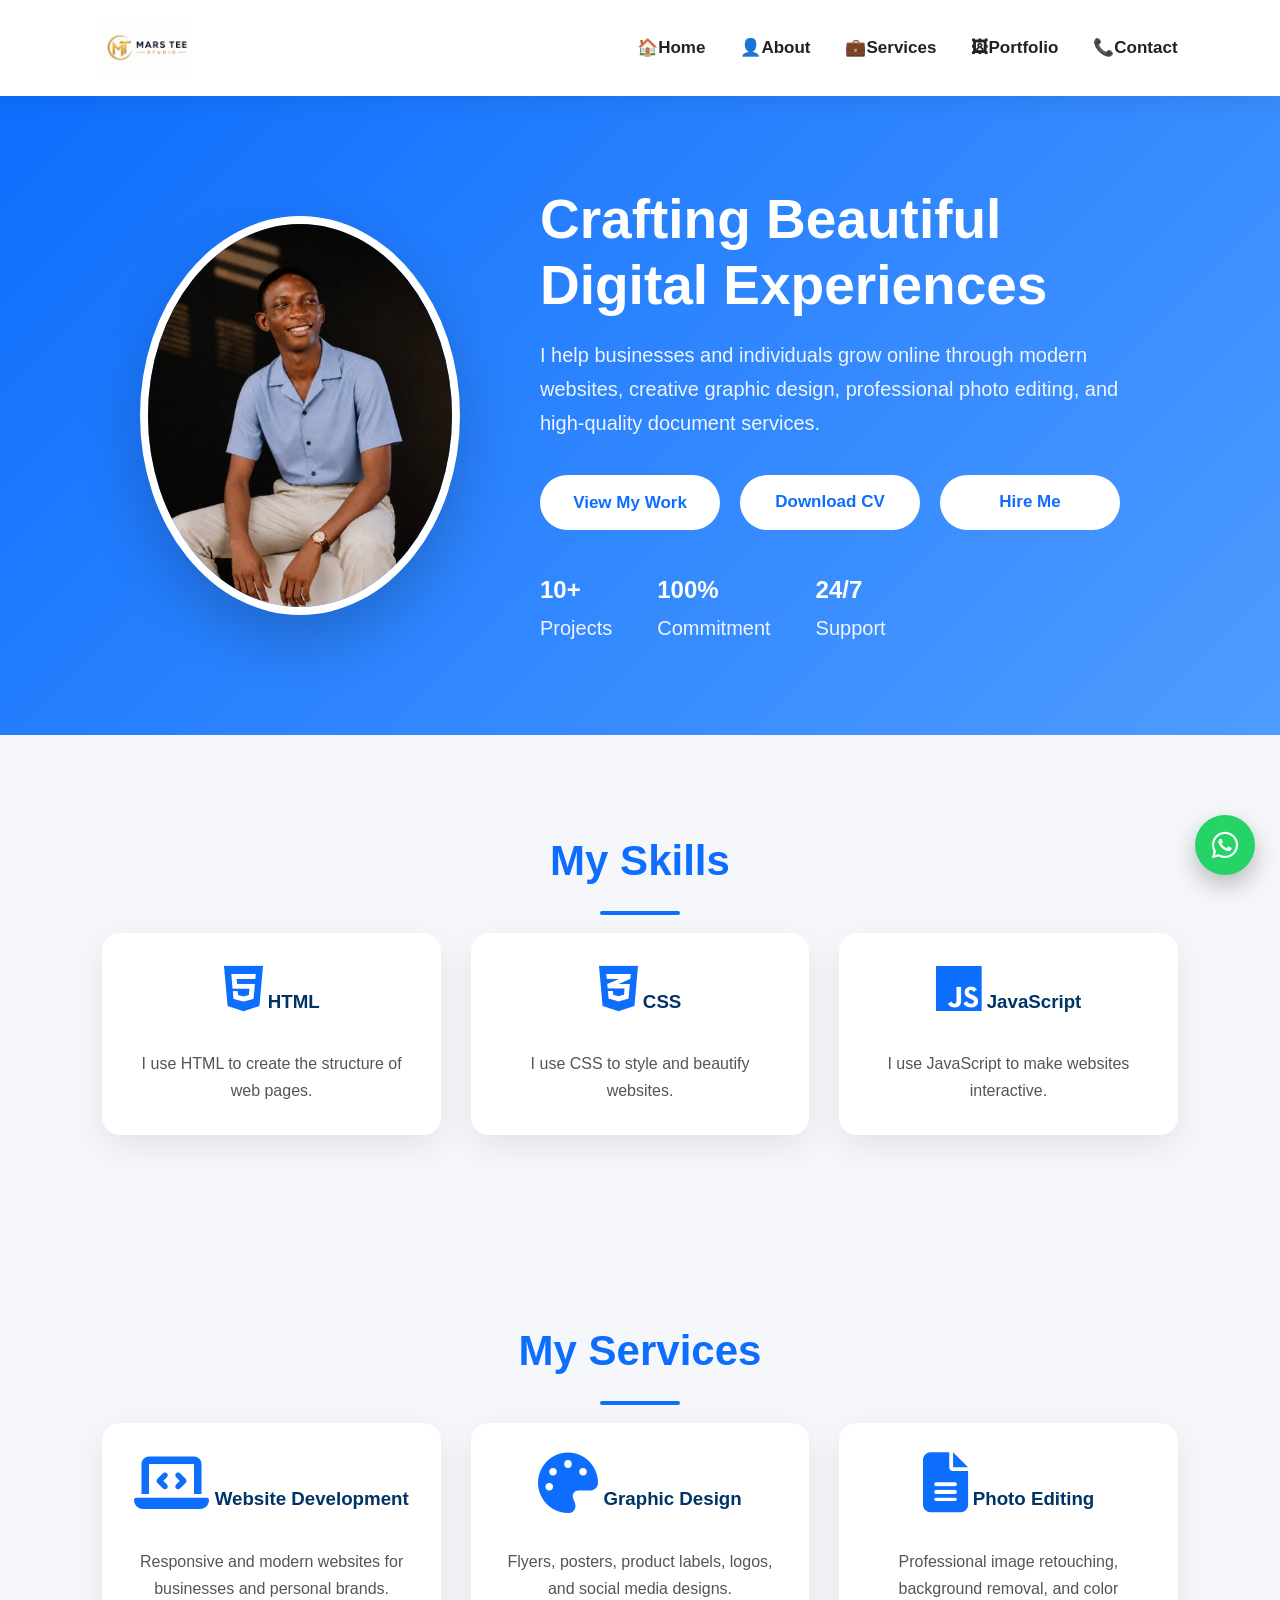
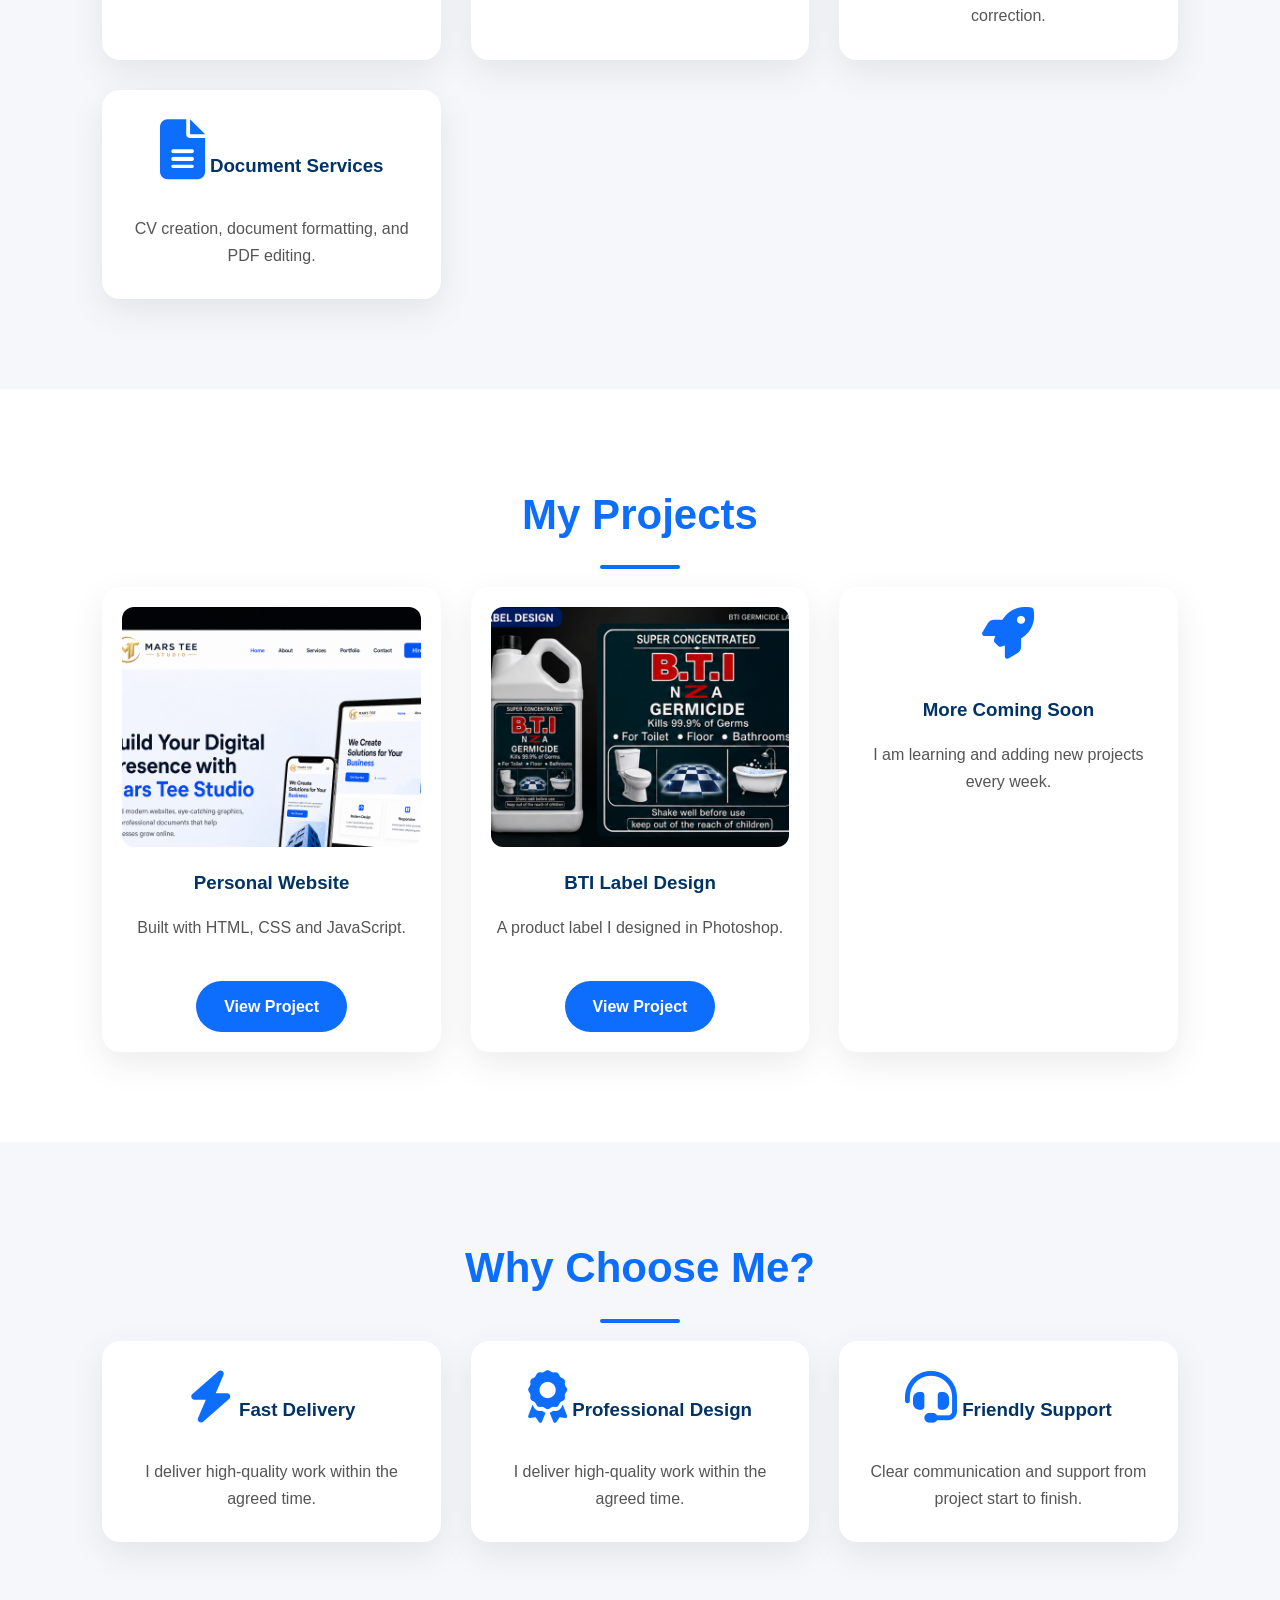
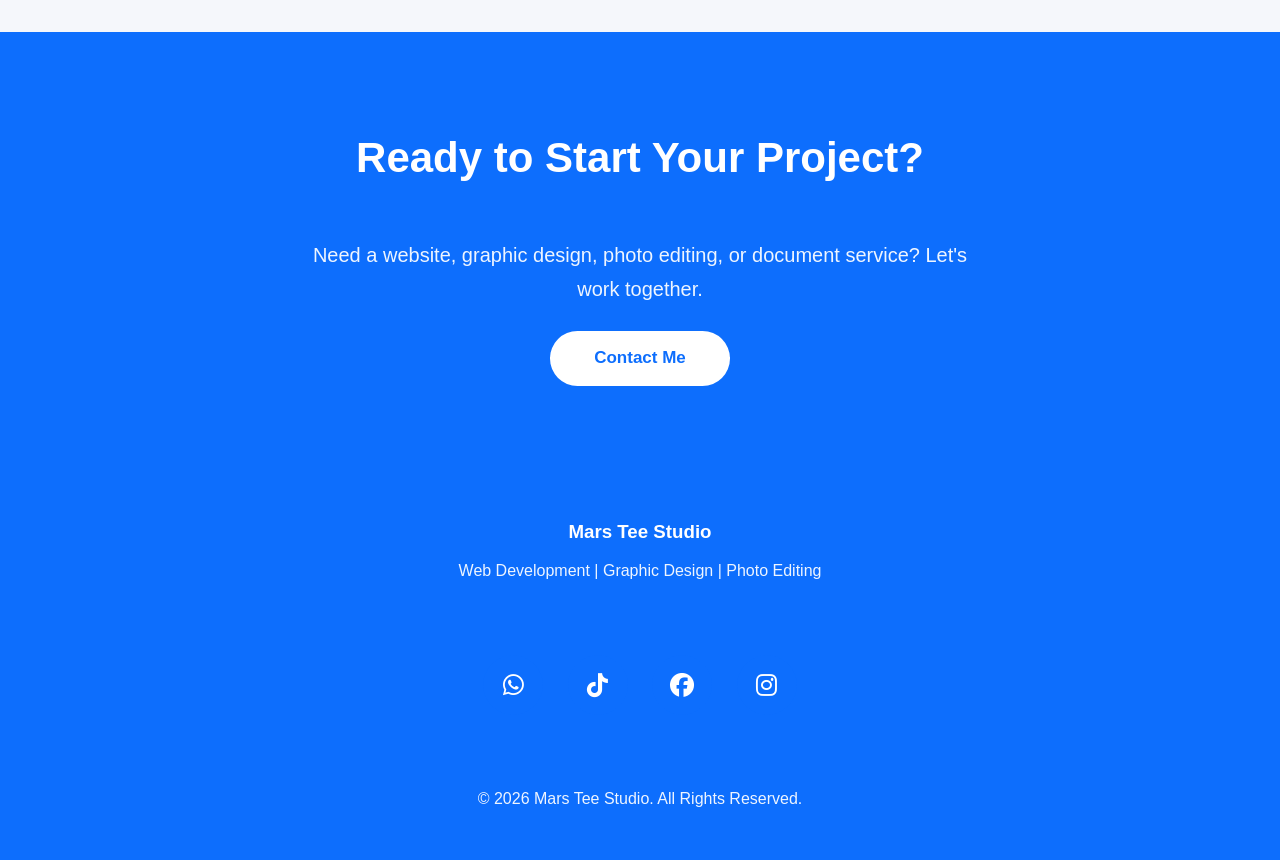
==== index.html @ b5ea050a "Add files via upload" ====
<!DOCTYPE html>
<html>
<head>
    <meta charset="UTF-8">
    <meta name="viewport" content="width=device-width, initial-scale=1.0">
    <meta name="description" content="Mars Tee Studio - Professional Web Development, Graphic Design, Photo Editing and Document Services in Nigeria.">

<meta name="keywords" content="Web Developer, Graphic Designer, Photoshop, Nigeria, Mars Tee Studio">

<meta name="author" content="Sunmola Oluwatolami Jacob">
    <title>Mars Tee Studio | Web Developer | Graphic Designer | Digital Creative</title>
    <link rel="stylesheet" href="style.css">
    <link rel="stylesheet" href="https://cdnjs.cloudflare.com/ajax/libs/font-awesome/6.7.2/css/all.min.css">
    <link rel="preconnect" href="https://fonts.googleapis.com">
    <link rel="preconnect" href="https://fonts.gstatic.com" crossorigin>

    <link href="https://fonts.googleapis.com/css2?family=Poppins:wght@300;400;500;600;700&display=swap" rel="stylesheet">
    <link rel="icon" href="images/favicon.png" type="image/png">
</head>

<body>

<nav>


    <div class="logo">
        <a href="index.html">
            <img src="images/mars-tee-logo.png" alt="Mars Tee Studio">
        </a>
    </div>

    <div class="menu">
        <a href="index.html">🏠Home</a>
        <a href="about.html">👤About</a>
        <a href="services.html">💼Services</a>
        <a href="portfolio.html">🖼Portfolio</a>
        <a href="contact.html">📞Contact</a>
    </div>

</nav>

<div class="container">

    <div class="left">
        <img src="images/mars.2.jpg" alt="Mars Tee">
    </div>

    <div class="right">
        <h1>Crafting Beautiful Digital Experiences</h1>

<p>
I help businesses and individuals grow online through modern websites, creative graphic design, professional photo editing, and high-quality document services.
</p>

<div class="hero-buttons">

<button onclick="location.href='portfolio.html'">
    View My Work
</button>

<a href="Document/cv.pdf" download class="btn">
Download CV
</a>

<a href="contact.html" class="btn">
Hire Me
</a>

</div>

<div class="stats">

<div>
<h2>10+</h2>
<p>Projects</p>
</div>

<div>
<h2>100%</h2>
<p>Commitment</p>
</div>

<div>
<h2>24/7</h2>
<p>Support</p>
</div>

</div>

</div> <!-- closes .right -->

</div> <!-- closes .container -->

<!-- Skills Section -->
<section class="skills">
            <h2>My Skills</h2>

            <div class="cards">

                <div class="card">
                    <h3><i class="fa-brands fa-html5"></i> HTML</h3>
                    <p>I use HTML to create the structure of web pages.</p>
                </div>

                <div class="card">
                    <h3><i class="fa-brands fa-css3-alt"></i> CSS</h3>
                    <p>I use CSS to style and beautify websites.</p>
                </div>

                <div class="card">
                    <h3><i class="fa-brands fa-js"></i> JavaScript</h3>
                    <p>I use JavaScript to make websites interactive.</p>
                </div>

            </div>
        </section>
        <section class="services">

<h2>My Services</h2>

<div class="cards">

<div class="card">
<h3><i class="fa-solid fa-laptop-code"></i> Website Development</h3>
<p>Responsive and modern websites for businesses and personal brands.</p>
</div>

<div class="card">
<h3><i class="fa-solid fa-palette"></i> Graphic Design</h3>
<p>Flyers, posters, product labels, logos, and social media designs.</p>
</div>

<div class="card">
<h3><i class="fa-solid fa-file-lines"></i> Photo Editing</h3>
<p>Professional image retouching, background removal, and color correction.</p>
</div>

<div class="card">
<h3><i class="fa-solid fa-file-lines"></i> Document Services</h3>
<p>CV creation, document formatting, and PDF editing.</p>
</div>

</div>

</section>

        <!-- Projects Section -->
        <section id="projects" class="projects">

    <h2>My Projects</h2>

    <div class="cards">

        <div class="card">

     <img src="images/website.png" alt="Website">

<h3>Personal Website</h3>

<p>Built with HTML, CSS and JavaScript.</p>
<a href="#" class="project-btn">View Project</a>

</div>

        <div class="card">
            <img src="images/bti-label.jpg" alt="BTI Label">
             <h3>BTI Label Design</h3>
            <p>A product label I designed in Photoshop.</p>
            <a href="#" class="project-btn">View Project</a>
        </div>

        <div class="card">
            <i class="fa-solid fa-rocket fa-2x"></i>
            <h3>More Coming Soon</h3>
            <p>I am learning and adding new projects every week.</p>
        </div>
        

    </div>
    



        </section>
        <section class="why-me">

<h2>Why Choose Me?</h2>

<div class="cards">

<div class="card">
<h3><i class="fa-solid fa-bolt"></i> Fast Delivery</h3>
<p>I deliver high-quality work within the agreed time.</p>
</div>

<div class="card">
<h3><i class="fa-solid fa-award"></i> Professional Design</h3>
<p>I deliver high-quality work within the agreed time.</p>
</div>

<div class="card">
<h3><i class="fa-solid fa-headset"></i> Friendly Support</h3>
<p>Clear communication and support from project start to finish.</p>
</div>

</div>

</section>
        
<section class="cta">

<h2>Ready to Start Your Project?</h2>

<p>
Need a website, graphic design, photo editing, or document service?
Let's work together.
</p>

<a href="contact.html" class="btn">
Contact Me
</a>

</section>



<footer>

<h3>Mars Tee Studio</h3>

<p>Web Development | Graphic Design | Photo Editing</p>

<div class="social-icons">

<a href="#"><i class="fab fa-whatsapp"></i></a>

<a href="#"><i class="fab fa-tiktok"></i></a>

<a href="#"><i class="fab fa-facebook"></i></a>

<a href="#"><i class="fab fa-instagram"></i></a>

</div>

<p>© 2026 Mars Tee Studio. All Rights Reserved.</p>

</footer>
<a href="https://wa.me/2349124147362?text=Hello%20Mars%20Tee%20Studio,%20I%20would%20like%20to%20make%20an%20enquiry."
class="whatsapp"
target="_blank">

<i class="fa-brands fa-whatsapp"></i>

</a>

<script src="script.js"></script>

</body>
</html>
---- style.css ----
/* ===========================
   MARS TEE STUDIO
   STYLE.CSS
===========================*/

/* RESET */

*{
    margin:0;
    padding:0;
    box-sizing:border-box;
}

html{
    scroll-behavior:smooth;
}

body{
    font-family:Arial, Helvetica, sans-serif;
    background:#f5f7fb;
    color:#222;
    line-height:1.7;
}

/* LINKS */

a{
    text-decoration:none;
}

/* IMAGES */

img{
    max-width:100%;
    display:block;
}

/* ===========================
      NAVIGATION
===========================*/

nav{
    position:sticky;
    top:0;
    z-index:1000;

    display:flex;
    justify-content:space-between;
    align-items:center;

    padding:18px 8%;

    background:#fff;

    box-shadow:0 5px 20px rgba(0,0,0,.08);
}

.logo img{
    height:60px;
}

.menu{
    display:flex;
    gap:35px;
}

.menu a{

    color:#222;

    font-size:17px;

    font-weight:600;

    transition:.3s;
}

.menu a:hover{

    color:#0d6efd;

}

/* ===========================
      BUTTONS
===========================*/

.btn,
button{

    display:inline-flex;

    justify-content:center;

    align-items:center;

    min-width:180px;

    height:55px;

    border-radius:35px;

    border:none;

    cursor:pointer;

    background:white;

    color:#0d6efd;

    font-size:17px;

    font-weight:bold;

    transition:.35s;

}

.btn:hover,
button:hover{

    transform:translateY(-4px);

    box-shadow:0 15px 25px rgba(0,0,0,.15);

}

/* ===========================
      HERO
===========================*/

.container{

    display:flex;

    justify-content:center;

    align-items:center;

    gap:80px;

    padding:90px 8%;

    background:linear-gradient(135deg,#0d6efd,#4f9cff);

    color:white;

}

.left img{

    width:320px;

    border-radius:50%;

    border:8px solid white;

    box-shadow:0 25px 60px rgba(0,0,0,.2);

    transition:.4s;

}

.left img:hover{

    transform:scale(1.04);

}

.right{

    max-width:600px;

}

.right h1{

    font-size:55px;

    line-height:1.2;

    margin-bottom:20px;

}

.right p{

    font-size:20px;

    color:#eef5ff;

}

.hero-buttons{

    display:flex;

    gap:20px;

    margin-top:35px;

    flex-wrap:wrap;

}

/* ===========================
      SECTIONS
===========================*/

section{

    padding:90px 8%;

}

section h2{

    text-align:center;

    font-size:42px;

    color:#0d6efd;

    margin-bottom:18px;

}

section h2::after{

    content:"";

    width:80px;

    height:4px;

    background:#0d6efd;

    display:block;

    margin:15px auto;

    border-radius:30px;

}

/* ===========================
      CARDS
===========================*/

.cards{

    display:grid;

    grid-template-columns:repeat(auto-fit,minmax(280px,1fr));

    gap:30px;

}

.card{

    background:white;

    border-radius:18px;

    padding:30px;

    text-align:center;

    box-shadow:0 12px 35px rgba(0,0,0,.08);

    transition:.35s;

    overflow:hidden;

}

.card:hover{

    transform:translateY(-10px);

    box-shadow:0 20px 40px rgba(0,0,0,.15);

}

.card i{

    font-size:52px;

    color:#0d6efd;

    margin-bottom:20px;

}

.card h3{

    margin-bottom:15px;

    color:#003366;

}

.card p{

    color:#555;

}

.card img{

    width:100%;

    height:220px;

    object-fit:cover;

    border-radius:12px;

    margin-bottom:20px;

}

/* ===========================
      CTA
===========================*/

.cta{

    background:#0d6efd;

    text-align:center;

    color:white;

}

.cta h2{

    color:white;

}

.cta p{

    max-width:700px;

    margin:25px auto;

    color:#eef5ff;

    font-size:20px;

}

.cta .btn{

    background:white;

    color:#0d6efd;

}

/* ===========================
      ABOUT PAGE
===========================*/

.about-hero{
    background:linear-gradient(135deg,#0d6efd,#4f9cff);
    color:white;
    text-align:center;
    padding:100px 8%;
}

.about-hero h1{
    font-size:56px;
    margin-bottom:20px;
}

.about-hero p{
    max-width:750px;
    margin:auto;
    font-size:20px;
    color:#eef5ff;
}

.about-content{
    display:flex;
    align-items:center;
    justify-content:center;
    gap:80px;
    flex-wrap:wrap;
    padding:90px 8%;
}

.about-image img{
    width:340px;
    border-radius:20px;
    box-shadow:0 20px 45px rgba(0,0,0,.18);
}

.about-text{
    flex:1;
    min-width:320px;
}

.about-text h2{
    text-align:left;
    margin-bottom:25px;
}

.about-text h2::after{
    margin:15px 0;
}

.about-text p{
    color:#555;
    font-size:18px;
    margin-bottom:18px;
}

.stats{
    display:flex;
    gap:45px;
    margin-top:40px;
    flex-wrap:wrap;
}

.stat{
    text-align:center;
}

.stat h3{
    font-size:36px;
    color:#0d6efd;
}

.stat p{
    color:#666;
}

/* ===========================
      SERVICES
===========================*/

.services{
    background:#f5f7fb;
}

.services .card{
    text-align:center;
}

.services .card i{
    font-size:60px;
}

.services .card:hover{
    transform:translateY(-12px);
}

/* ===========================
      PORTFOLIO
===========================*/

.projects{
    background:white;
}

.projects .card{
    padding:20px;
}

.projects .card img{
    height:240px;
    object-fit:cover;
    border-radius:12px;
    transition:.4s;
}

.projects .card:hover img{
    transform:scale(1.05);
}

.project-btn{

    display:inline-block;

    margin-top:20px;

    background:#0d6efd;

    color:white;

    padding:12px 28px;

    border-radius:30px;

    font-weight:bold;

    transition:.3s;

}

.project-btn:hover{

    background:#084298;

    transform:translateY(-3px);

}

.projects .card h3{

    margin-top:15px;

}

.projects .card p{

    margin-top:12px;

    margin-bottom:20px;

}

/* ===========================
      WHY CHOOSE ME
===========================*/

.why-me{

    background:#f5f7fb;

}

.why-me .card{

    text-align:center;

}

.why-me .card:hover{

    transform:translateY(-12px);

}

/* ===========================
      CONTACT PAGE
===========================*/

.contact-hero{
    background:linear-gradient(135deg,#0d6efd,#4f9cff);
    color:white;
    text-align:center;
    padding:100px 8%;
}

.contact-hero h1{
    font-size:56px;
    margin-bottom:20px;
}

.contact-hero p{
    max-width:700px;
    margin:auto;
    color:#eef5ff;
    font-size:20px;
}

.contact-grid{
    display:grid;
    grid-template-columns:repeat(auto-fit,minmax(280px,1fr));
    gap:30px;
    padding:90px 8%;
}

.contact-card{
    background:white;
    padding:35px;
    border-radius:20px;
    text-align:center;
    box-shadow:0 12px 35px rgba(0,0,0,.08);
    transition:.35s;
}

.contact-card:hover{
    transform:translateY(-10px);
    box-shadow:0 20px 40px rgba(0,0,0,.15);
}

.contact-card i{
    font-size:55px;
    color:#0d6efd;
    margin-bottom:20px;
}

.contact-card h3{
    margin-bottom:12px;
    color:#003366;
}

.contact-card p{
    color:#666;
    margin-bottom:25px;
}

.contact-form{
    max-width:800px;
    margin:70px auto;
    background:white;
    padding:40px;
    border-radius:20px;
    box-shadow:0 12px 35px rgba(0,0,0,.08);
}

.contact-form h2{
    margin-bottom:30px;
}

.contact-form input,
.contact-form textarea{
    width:100%;
    padding:16px;
    margin-bottom:20px;
    border:1px solid #ddd;
    border-radius:10px;
    outline:none;
    font-size:16px;
}

.contact-form input:focus,
.contact-form textarea:focus{
    border-color:#0d6efd;
}

.contact-form button{
    width:100%;
    background:#0d6efd;
    color:white;
}

.contact-form button:hover{
    background:#084298;
}

/* ===========================
      SOCIAL ICONS
===========================*/

.social-icons{
    text-align:center;
    margin:60px 0;
}

.social-icons a{
    display:inline-flex;
    justify-content:center;
    align-items:center;
    width:60px;
    height:60px;
    margin:10px;
    background:#0d6efd;
    color:white;
    border-radius:50%;
    font-size:24px;
    transition:.3s;
}

.social-icons a:hover{
    background:#084298;
    transform:translateY(-6px);
}

/* ===========================
      FOOTER
===========================*/

footer{
    background:#0d6efd;
    color:white;
    text-align:center;
    padding:40px 20px;
}

footer h3{
    margin-bottom:10px;
}

footer p{
    margin:8px 0;
    color:#eef5ff;
}

/* ===========================
      WHATSAPP BUTTON
===========================*/

.whatsapp{
    position:fixed;
    right:25px;
    bottom:25px;
    width:60px;
    height:60px;
    display:flex;
    justify-content:center;
    align-items:center;
    background:#25D366;
    color:white;
    border-radius:50%;
    font-size:30px;
    box-shadow:0 10px 25px rgba(0,0,0,.25);
    transition:.3s;
}

.whatsapp:hover{
    transform:scale(1.1);
}

/* ===========================
      ANIMATIONS
===========================*/

@keyframes fadeIn{
    from{
        opacity:0;
        transform:translateY(40px);
    }
    to{
        opacity:1;
        transform:translateY(0);
    }
}

@keyframes slideLeft{
    from{
        opacity:0;
        transform:translateX(-50px);
    }
    to{
        opacity:1;
        transform:translateX(0);
    }
}

.left{
    animation:slideLeft 1s ease;
}

.right{
    animation:fadeIn 1s ease;
}

/* ===========================
      RESPONSIVE
===========================*/

@media (max-width:768px){

nav{
    flex-direction:column;
    gap:20px;
    padding:20px;
}

.menu{
    flex-wrap:wrap;
    justify-content:center;
    gap:18px;
}

.container{
    flex-direction:column;
    text-align:center;
    padding:70px 25px;
}

.left img{
    width:240px;
}

.right h1{
    font-size:38px;
}

.right p{
    font-size:18px;
}

.hero-buttons{
    justify-content:center;
}

section{
    padding:70px 25px;
}

.about-content{
    flex-direction:column;
    text-align:center;
}

.about-text h2{
    text-align:center;
}

.about-text h2::after{
    margin:15px auto;
}

.stats{
    justify-content:center;
}

.cards,
.contact-grid{
    grid-template-columns:1fr;
}

.contact-form{
    padding:25px;
}

.logo img{
    height:50px;
}

}

/* ===========================
      404 PAGE
===========================*/

.error-page{
    min-height:75vh;
    display:flex;
    flex-direction:column;
    justify-content:center;
    align-items:center;
    text-align:center;
    padding:60px 20px;
    background:linear-gradient(135deg,#0d6efd,#4f9cff);
    color:white;
}

.error-page h1{
    font-size:150px;
    margin:0;
    font-weight:800;
    line-height:1;
}

.error-page h2{
    color:white;
    font-size:42px;
    margin:20px 0;
}

.error-page h2::after{
    display:none;
}

.error-page p{
    max-width:600px;
    font-size:20px;
    color:#eef5ff;
    margin-bottom:35px;
}

.error-page .btn{
    background:white;
    color:#0d6efd;
}

.error-page .btn:hover{
    transform:translateY(-4px);
    box-shadow:0 15px 30px rgba(0,0,0,.2);
}

/* ===========================
      REQUEST A QUOTE PAGE
=========================== */

.quote-hero{
    background:linear-gradient(135deg,#0d6efd,#4f9cff);
    color:white;
    text-align:center;
    padding:100px 20px;
}

.quote-hero h1{
    font-size:55px;
    margin-bottom:15px;
}

.quote-hero p{
    max-width:650px;
    margin:auto;
    font-size:19px;
    color:#eef5ff;
}

.quote-section{
    background:#f5f7fb;
    padding:90px 8%;
}

.quote-container{
    max-width:1150px;
    margin:auto;

    display:grid;
    grid-template-columns:0.8fr 1.2fr;

    gap:70px;
    align-items:start;
}


/* LEFT SIDE */

.quote-intro{
    padding-top:20px;
}

.small-title{
    color:#0d6efd;
    font-weight:bold;
    font-size:14px;
    letter-spacing:2px;
}

.quote-intro h2{
    text-align:left;
    font-size:40px;
    color:#222;
    line-height:1.25;
    margin:15px 0 20px;
}

.quote-intro h2::after{
    display:none;
}

.quote-intro > p{
    color:#666;
    margin-bottom:35px;
}

.quote-feature{
    display:flex;
    align-items:center;
    gap:15px;
    margin:20px 0;
    color:#444;
}

.quote-feature i{
    width:35px;
    height:35px;

    display:flex;
    justify-content:center;
    align-items:center;

    background:#e7f1ff;
    color:#0d6efd;

    border-radius:50%;
}


/* FORM */

.quote-form{
    background:white;
    padding:40px;
    border-radius:20px;

    box-shadow:0 15px 45px rgba(0,0,0,.08);
}

.form-row{
    display:grid;
    grid-template-columns:1fr 1fr;
    gap:20px;
}

.form-group{
    margin-bottom:22px;
}

.form-group label{
    display:block;
    margin-bottom:8px;
    font-weight:600;
    color:#333;
}

.form-group input,
.form-group select,
.form-group textarea{
    width:100%;

    padding:15px;

    border:1px solid #ddd;
    border-radius:10px;

    font-family:inherit;
    font-size:16px;

    outline:none;

    background:white;

    transition:.3s;
}

.form-group textarea{
    resize:vertical;
}

.form-group input:focus,
.form-group select:focus,
.form-group textarea:focus{
    border-color:#0d6efd;
    box-shadow:0 0 0 3px rgba(13,110,253,.1);
}


/* SEND BUTTON */

.quote-submit{
    width:100%;
    min-width:0;

    background:#0d6efd;
    color:white;

    gap:10px;
}

.quote-submit:hover{
    background:#084298;
}


/* MOBILE */

@media(max-width:768px){

    .quote-hero{
        padding:70px 20px;
    }

    .quote-hero h1{
        font-size:40px;
    }

    .quote-container{
        grid-template-columns:1fr;
        gap:40px;
    }

    .quote-intro{
        text-align:center;
    }

    .quote-intro h2{
        text-align:center;
        font-size:32px;
    }

    .quote-feature{
        justify-content:center;
    }

    .quote-form{
        padding:25px;
    }

    .form-row{
        grid-template-columns:1fr;
        gap:0;
    }

}
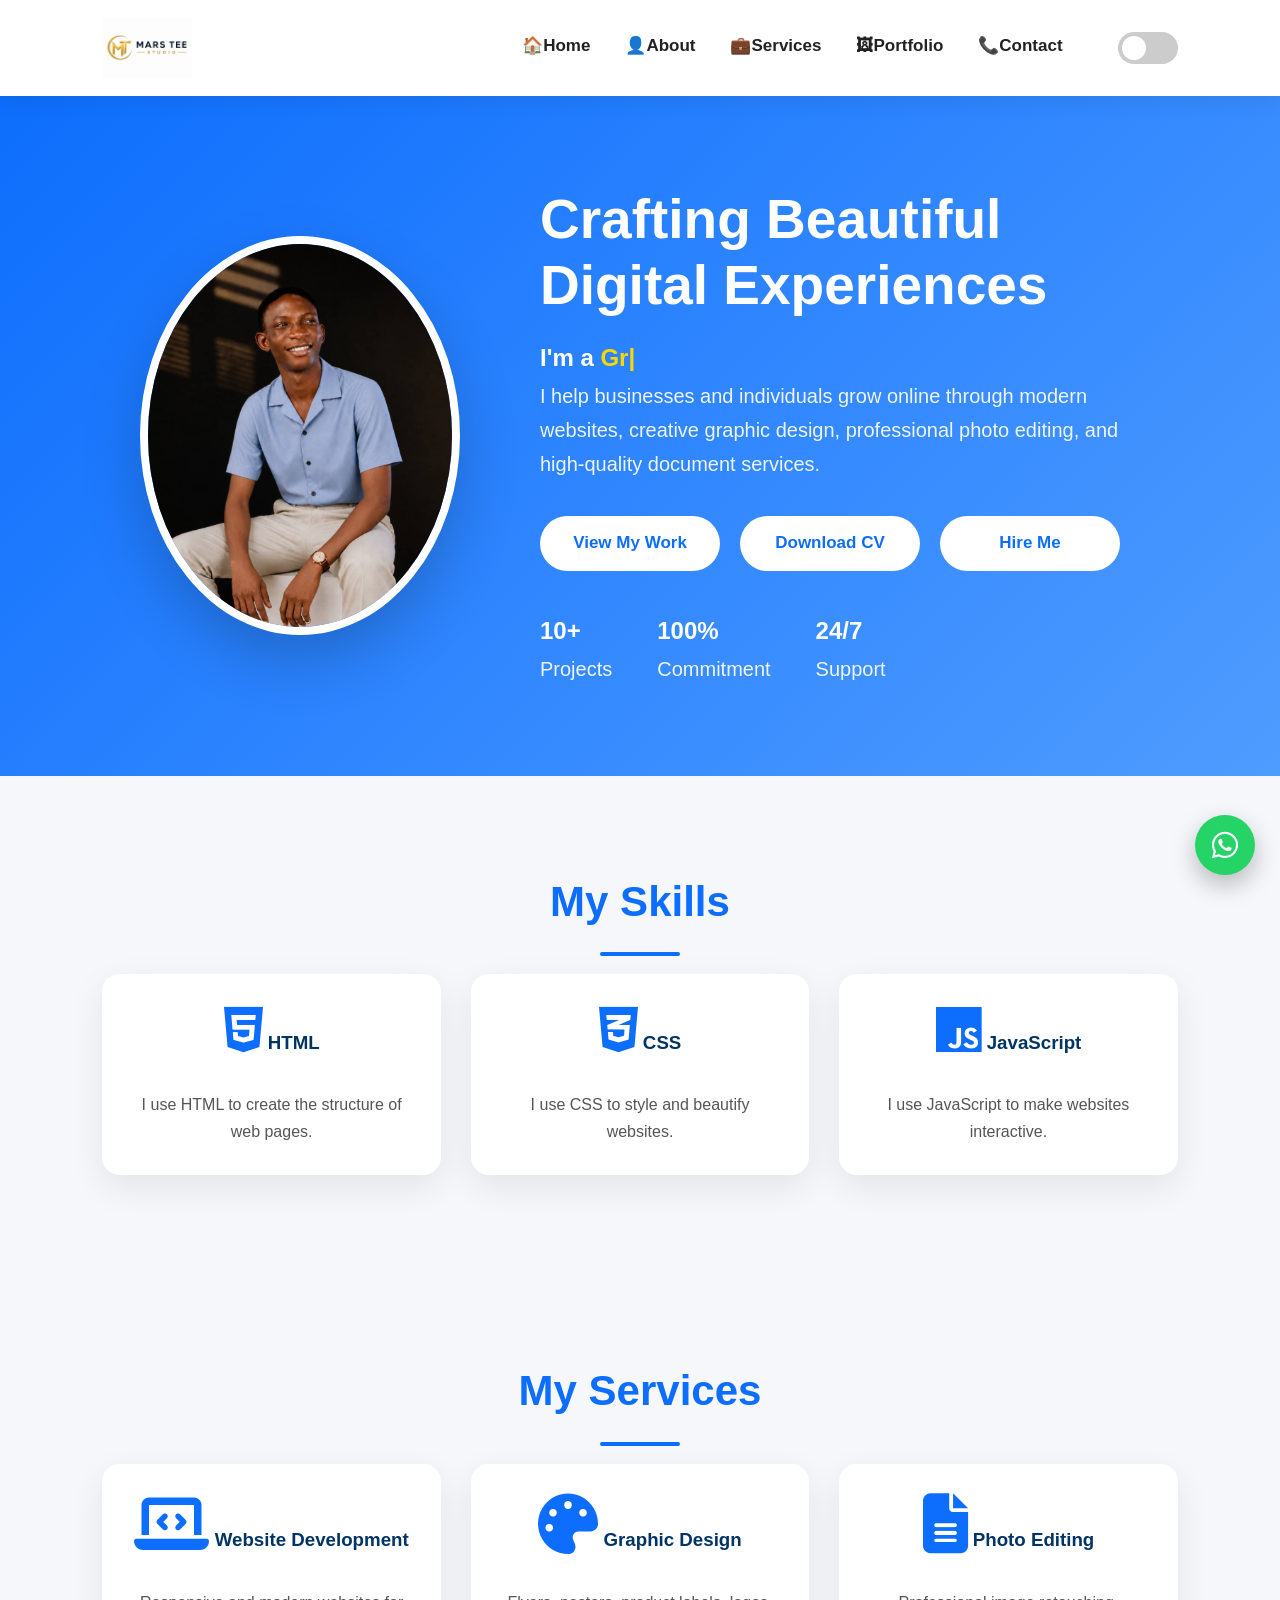
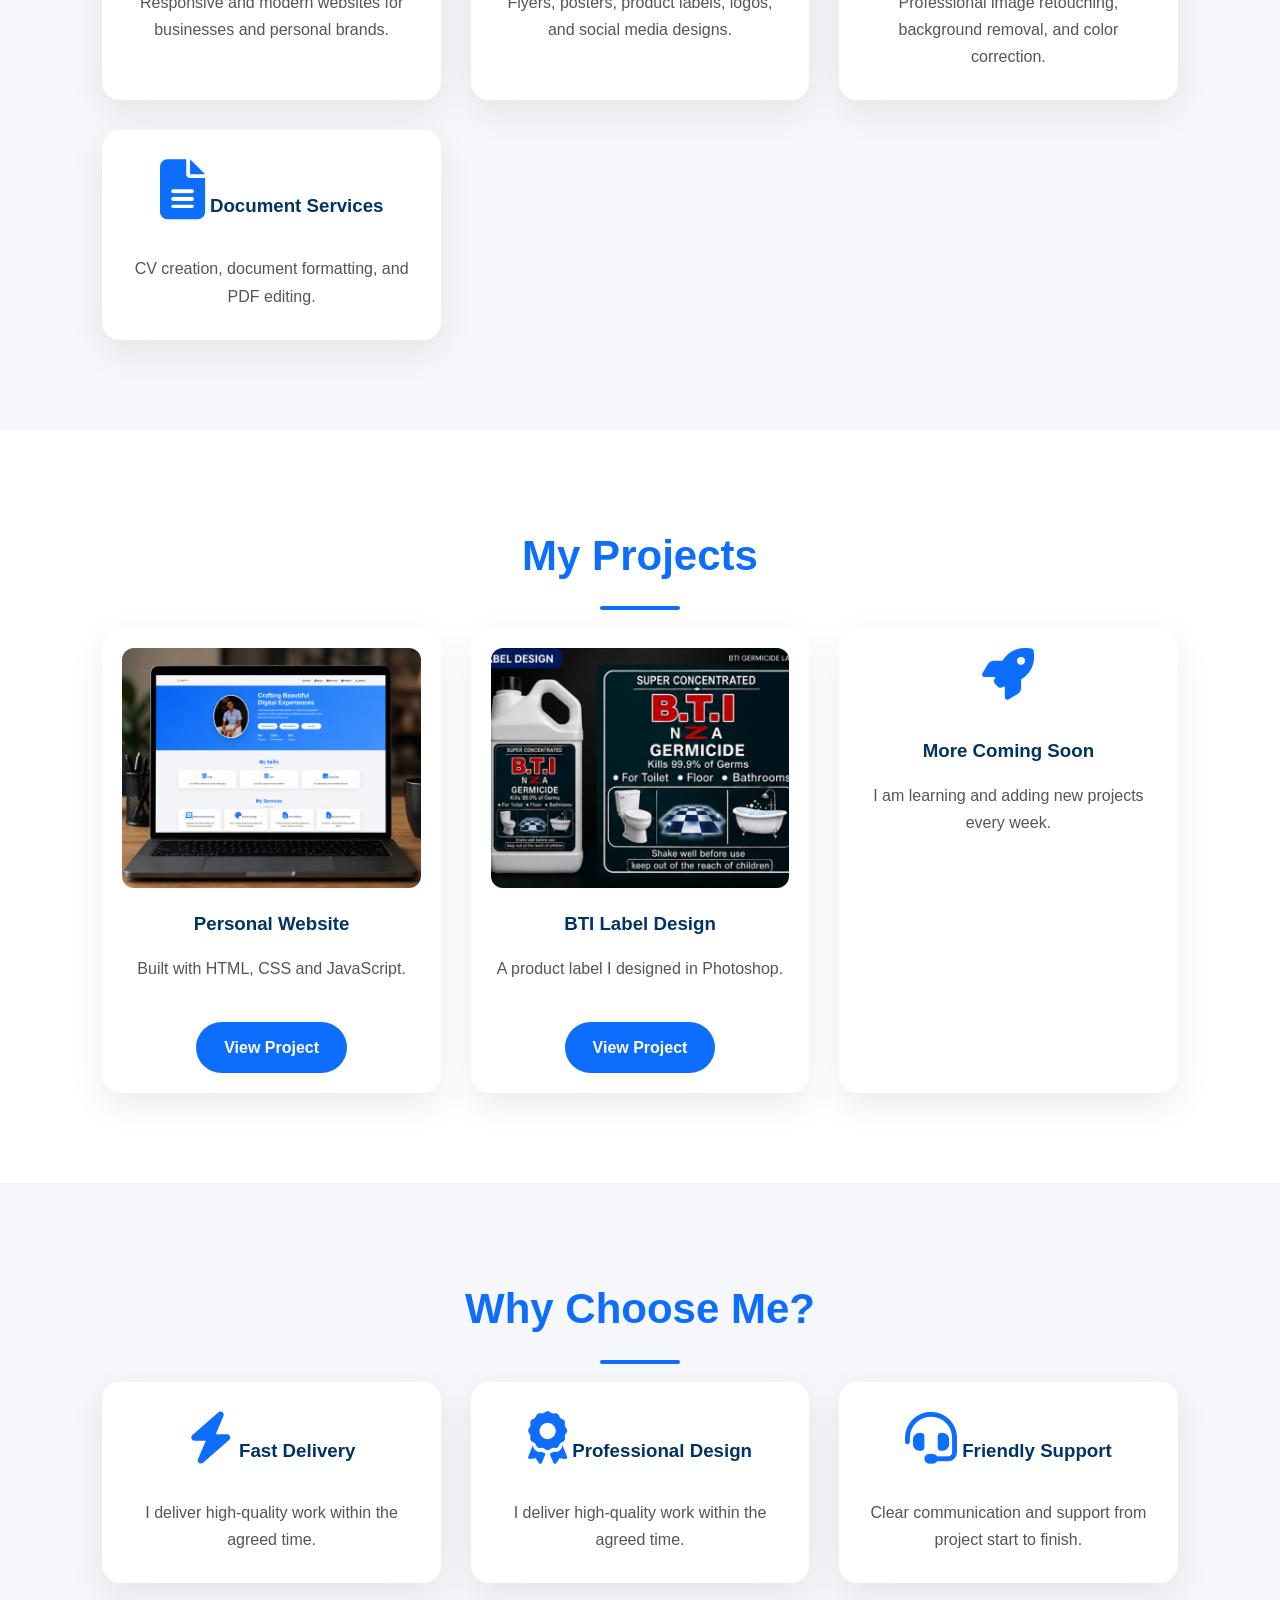
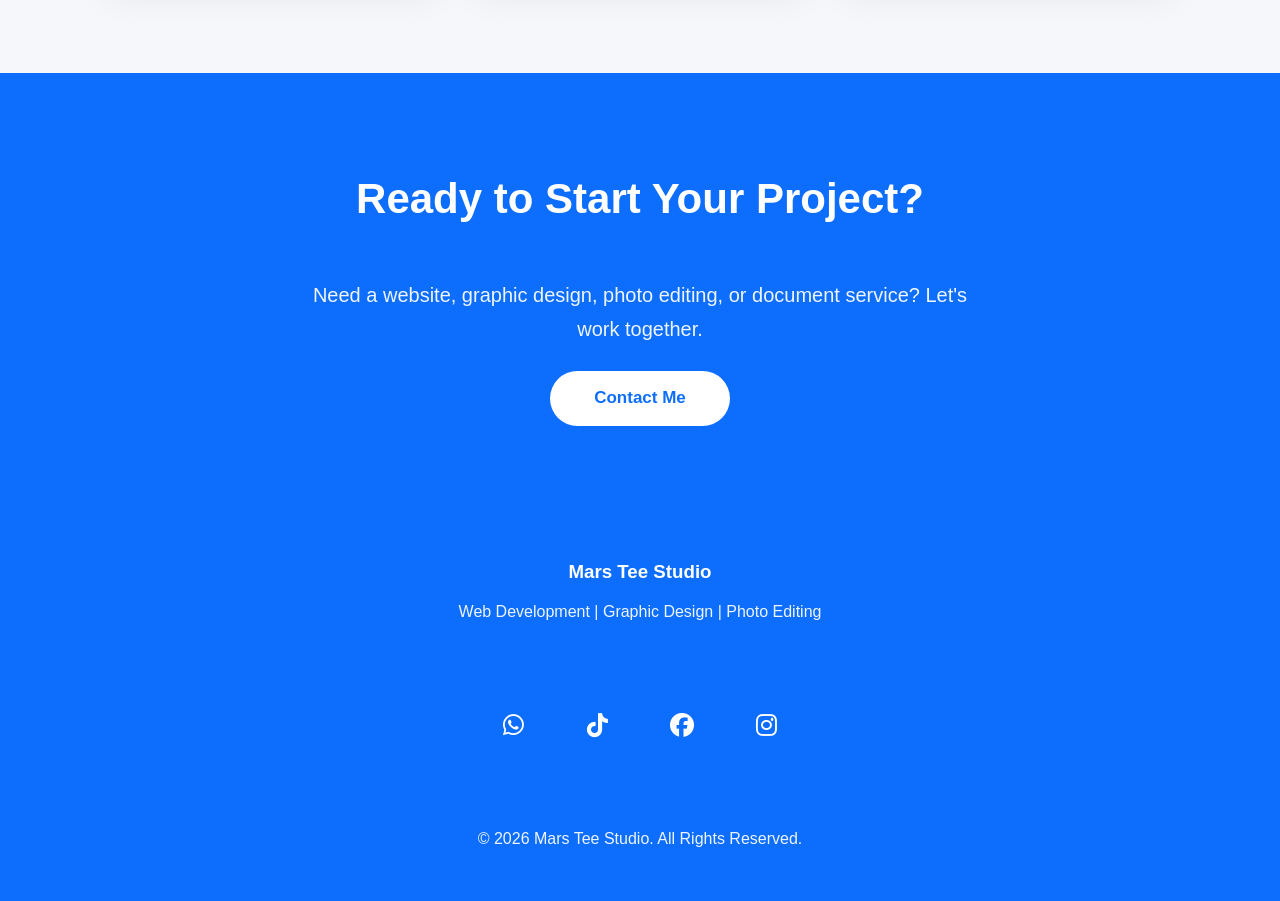
==== commit 7633cef8: "Add files via upload" ====
--- a/index.html
+++ b/index.html
@@ -35,6 +35,10 @@
         <a href="services.html">💼Services</a>
         <a href="portfolio.html">🖼Portfolio</a>
         <a href="contact.html">📞Contact</a>
+         <label class="switch">
+    <input type="checkbox" id="theme-toggle">
+    <span class="slider"></span>
+</label>
     </div>
 
 </nav>
@@ -47,6 +51,10 @@
 
     <div class="right">
         <h1>Crafting Beautiful Digital Experiences</h1>
+
+        <h2>
+    I'm a <span id="typing"></span>
+</h2>
 
 <p>
 I help businesses and individuals grow online through modern websites, creative graphic design, professional photo editing, and high-quality document services.
@@ -253,6 +261,10 @@
 
 </a>
 
+<button id="backToTop" title="Go to top">
+    <i class="fa-solid fa-arrow-up"></i>
+</button>
+
 <script src="script.js"></script>
 
 </body>
--- a/style.css
+++ b/style.css
@@ -1086,4 +1086,268 @@
         gap:0;
     }
 
+}
+
+/* =========================
+   DARK MODE
+========================= */
+
+#theme-toggle{
+    background:none;
+    border:none;
+    color:#222;
+    font-size:22px;
+    cursor:pointer;
+    margin-left:20px;
+}
+
+#theme-toggle:hover{
+    transform:scale(1.2);
+}
+
+/* Dark mode colors */
+
+body.dark-mode{
+    background:#121212;
+    color:#f5f5f5;
+}
+
+body.dark-mode nav{
+    background:#1a1a1a;
+}
+
+body.dark-mode .menu a{
+    color:white;
+}
+
+body.dark-mode .card{
+    background:#1f1f1f;
+    color:white;
+}
+
+body.dark-mode .card p{
+    color:#ddd;
+}
+
+body.dark-mode footer{
+    background:#111;
+}
+
+body.dark-mode .skills,
+body.dark-mode .projects,
+body.dark-mode .services,
+body.dark-mode .why-me{
+    background:#181818;
+}
+
+body.dark-mode h2{
+    color:#4da3ff;
+}
+
+body.dark-mode p{
+    color:#ddd;
+}
+
+/* Make the whole website dark */
+
+body.dark-mode{
+    background:#121212;
+    color:#f5f5f5;
+}
+
+body.dark-mode section{
+    background:#121212 !important;
+}
+
+body.dark-mode .container{
+    background:linear-gradient(135deg,#0a4db8,#003366);
+}
+
+body.dark-mode .card{
+    background:#1e1e1e;
+    color:white;
+    box-shadow:0 10px 30px rgba(0,0,0,.5);
+}
+
+body.dark-mode .card p{
+    color:#d6d6d6;
+}
+
+body.dark-mode h1,
+body.dark-mode h2,
+body.dark-mode h3{
+    color:white;
+}
+
+body.dark-mode footer{
+    background:#0b0b0b;
+}
+
+body.dark-mode .menu a{
+    color:white;
+}
+
+body.dark-mode .btn{
+    background:#0d6efd;
+    color:white;
+}
+
+body.dark-mode input,
+body.dark-mode textarea,
+body.dark-mode select{
+    background:#222;
+    color:white;
+    border:1px solid #555;
+}
+
+body.dark-mode input::placeholder,
+body.dark-mode textarea::placeholder{
+    color:#bbb;
+}
+
+/* =========================
+   MODERN DARK MODE SWITCH
+========================= */
+
+.switch{
+    position:relative;
+    display:inline-block;
+    width:60px;
+    height:32px;
+    margin-left:20px;
+}
+
+.switch input{
+    opacity:0;
+    width:0;
+    height:0;
+}
+
+.slider{
+    position:absolute;
+    cursor:pointer;
+    top:0;
+    left:0;
+    right:0;
+    bottom:0;
+    background:#ccc;
+    transition:.4s;
+    border-radius:34px;
+}
+
+.slider::before{
+    content:"";
+    position:absolute;
+    width:24px;
+    height:24px;
+    left:4px;
+    bottom:4px;
+    background:white;
+    transition:.4s;
+    border-radius:50%;
+}
+
+.switch input:checked + .slider{
+    background:#0d6efd;
+}
+
+.switch input:checked + .slider::before{
+    transform:translateX(28px);
+}
+
+/* Scroll Animation */
+
+.hidden{
+    opacity:0;
+    transform:translateY(60px);
+    transition:all .8s ease;
+}
+
+.show{
+    opacity:1;
+    transform:translateY(0);
+}
+
+/* =========================
+   BACK TO TOP BUTTON
+========================= */
+
+#backToTop{
+    position:fixed;
+    bottom:100px;
+    right:25px;
+    width:55px;
+    height:55px;
+    border:none;
+    border-radius:50%;
+    background:#0d6efd;
+    color:white;
+    font-size:20px;
+    cursor:pointer;
+    display:none;
+    box-shadow:0 10px 20px rgba(0,0,0,.25);
+    transition:.3s;
+    z-index:999;
+}
+
+#backToTop:hover{
+    transform:translateY(-5px);
+    background:#084298;
+}
+
+/* Typing Animation */
+
+#typing{
+    color:gold;
+    font-weight:bold;
+}
+
+#typing::after{
+    content:"|";
+    animation:blink .8s infinite;
+}
+
+@keyframes blink{
+    50%{
+        opacity:0;
+    }
+}
+
+/* Contact Form */
+
+.contact-form{
+    max-width:700px;
+    margin:70px auto;
+    padding:40px;
+    background:white;
+    border-radius:20px;
+    box-shadow:0 10px 30px rgba(0,0,0,.1);
+}
+
+.contact-form h2{
+    text-align:center;
+    margin-bottom:30px;
+}
+
+.contact-form input,
+.contact-form select,
+.contact-form textarea{
+    width:100%;
+    padding:15px;
+    margin-bottom:20px;
+    border:1px solid #ddd;
+    border-radius:10px;
+    font-size:16px;
+    box-sizing:border-box;
+}
+
+.contact-form textarea{
+    resize:vertical;
+}
+
+#status{
+    text-align:center;
+    margin-top:20px;
+    font-weight:bold;
+    color:green;
 }
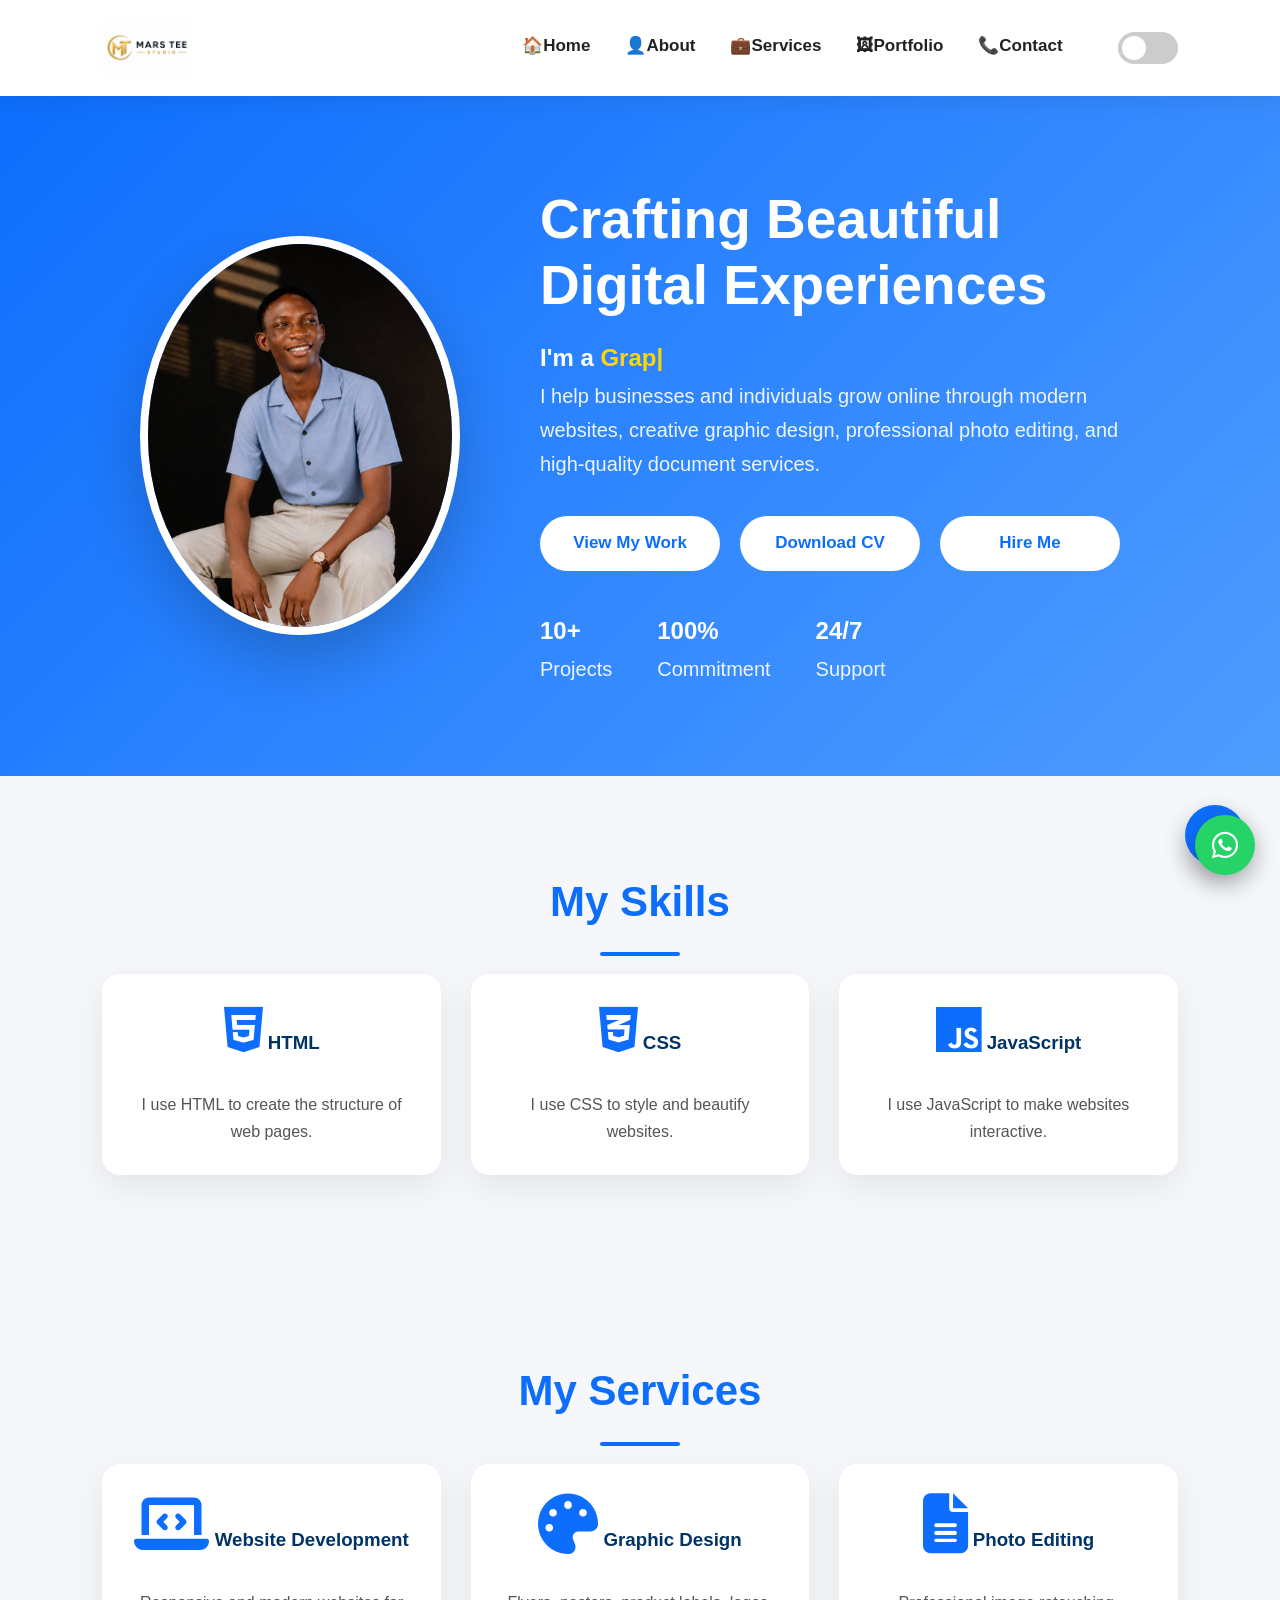
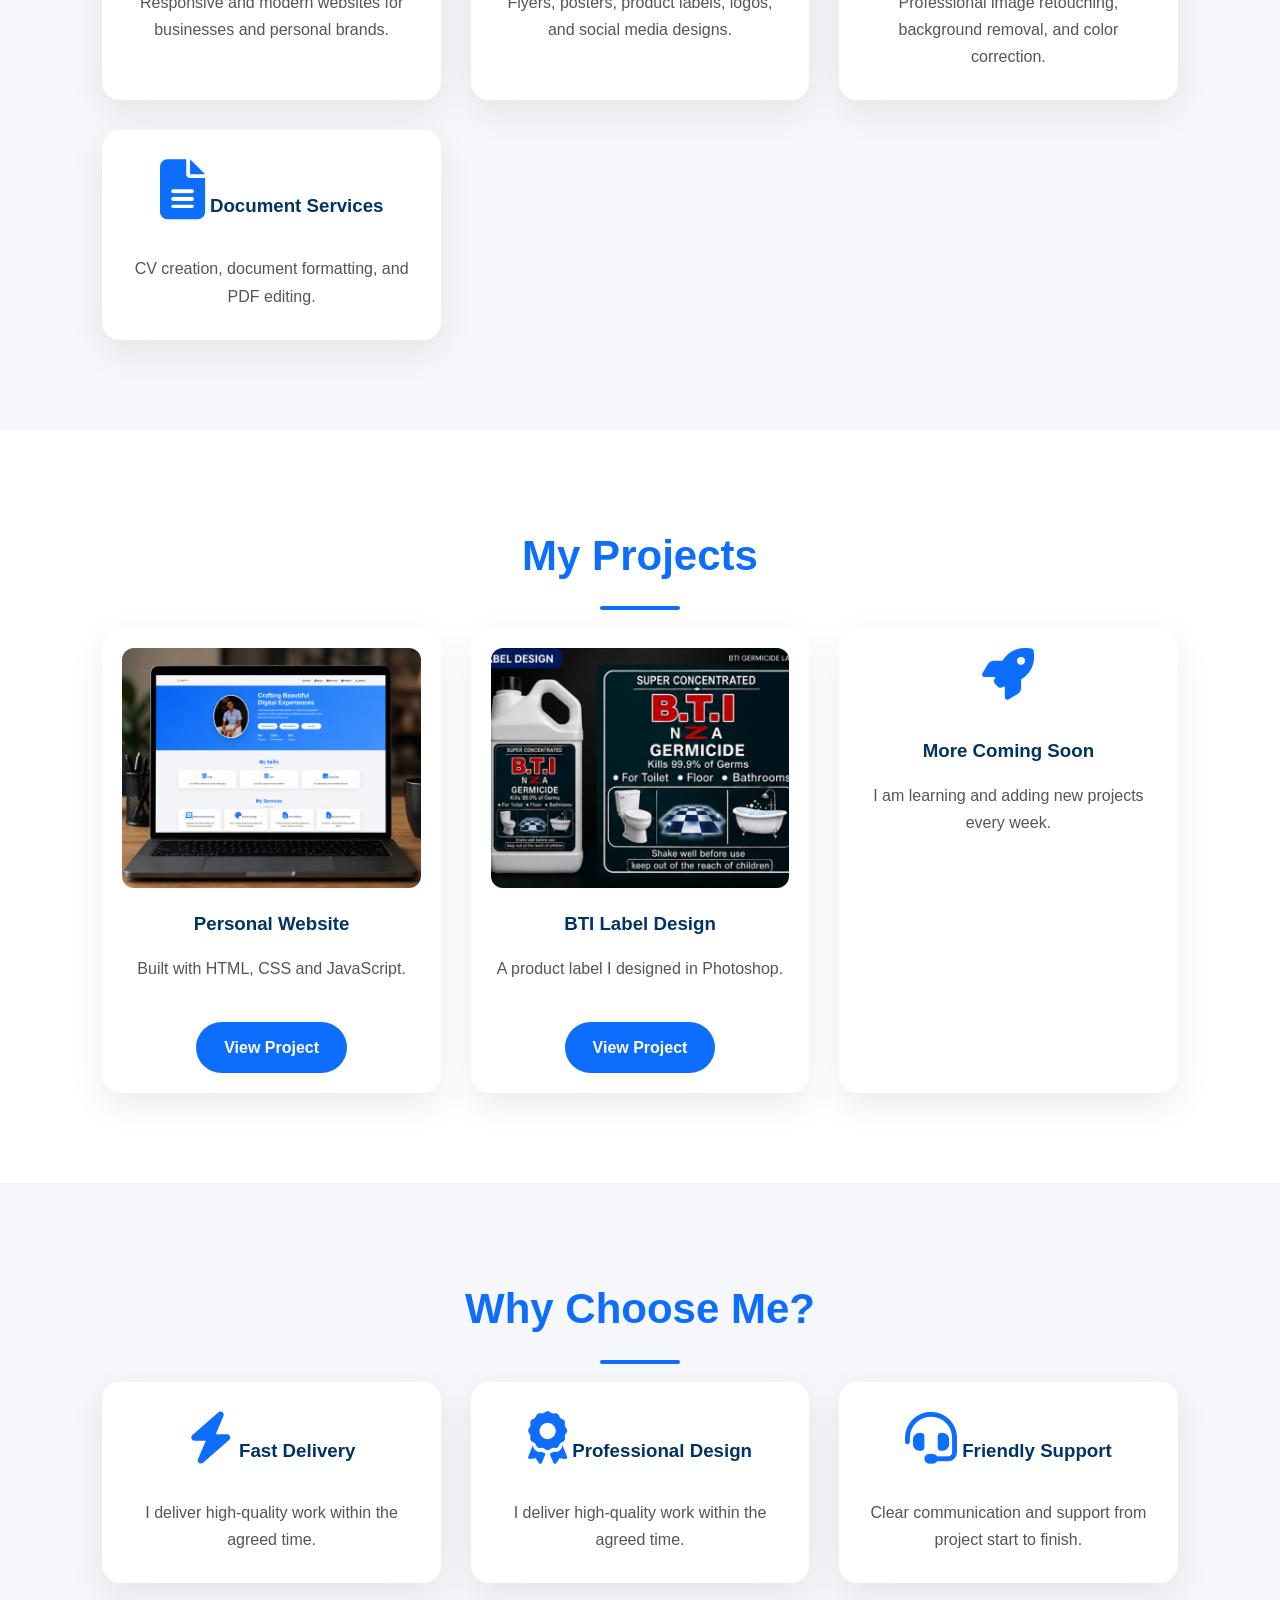
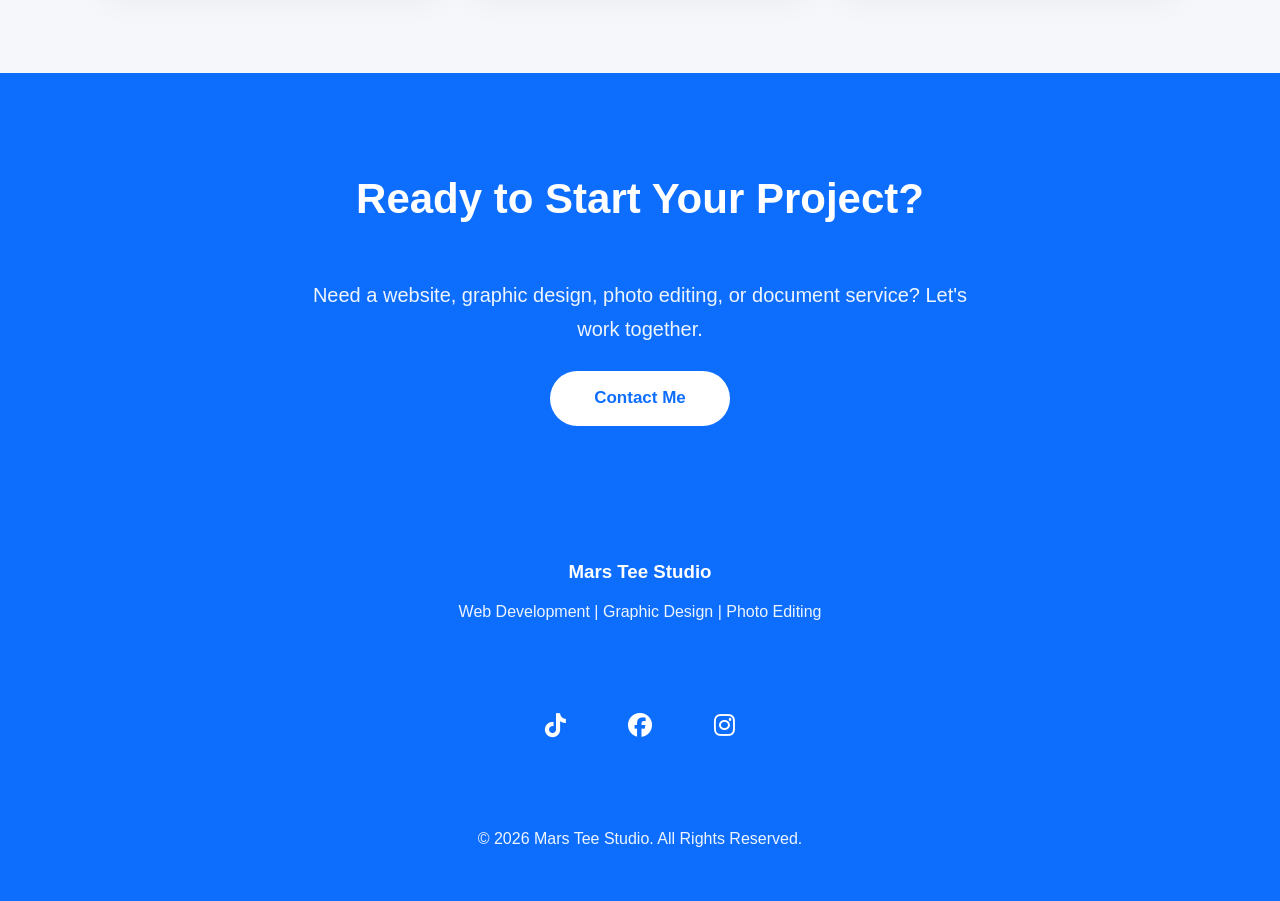
==== commit d4ce8b0f: "Add files via upload" ====
--- a/index.html
+++ b/index.html
@@ -240,13 +240,22 @@
 
 <div class="social-icons">
 
-<a href="#"><i class="fab fa-whatsapp"></i></a>
-
-<a href="#"><i class="fab fa-tiktok"></i></a>
-
-<a href="#"><i class="fab fa-facebook"></i></a>
-
-<a href="#"><i class="fab fa-instagram"></i></a>
+<a href="https://wa.me/2349124147362?text=Hello%20Mars%20Tee%20Studio,%20I%20would%20like%20to%20make%20an%20enquiry."
+class="whatsapp"
+target="_blank">
+    <i class="fab fa-whatsapp"></i></a>
+
+<a href="https://www.tiktok.com/@marsteestudio" target="_blank">
+    <i class="fa-brands fa-tiktok"></i>
+</a>
+
+<a href="https://facebook.com/marsteestudio" target="_blank">
+    <i class="fa-brands fa-facebook"></i>
+</a>
+
+<a href="https://instagram.com/marsteestudio" target="_blank">
+    <i class="fa-brands fa-instagram"></i>
+</a>
 
 </div>
 
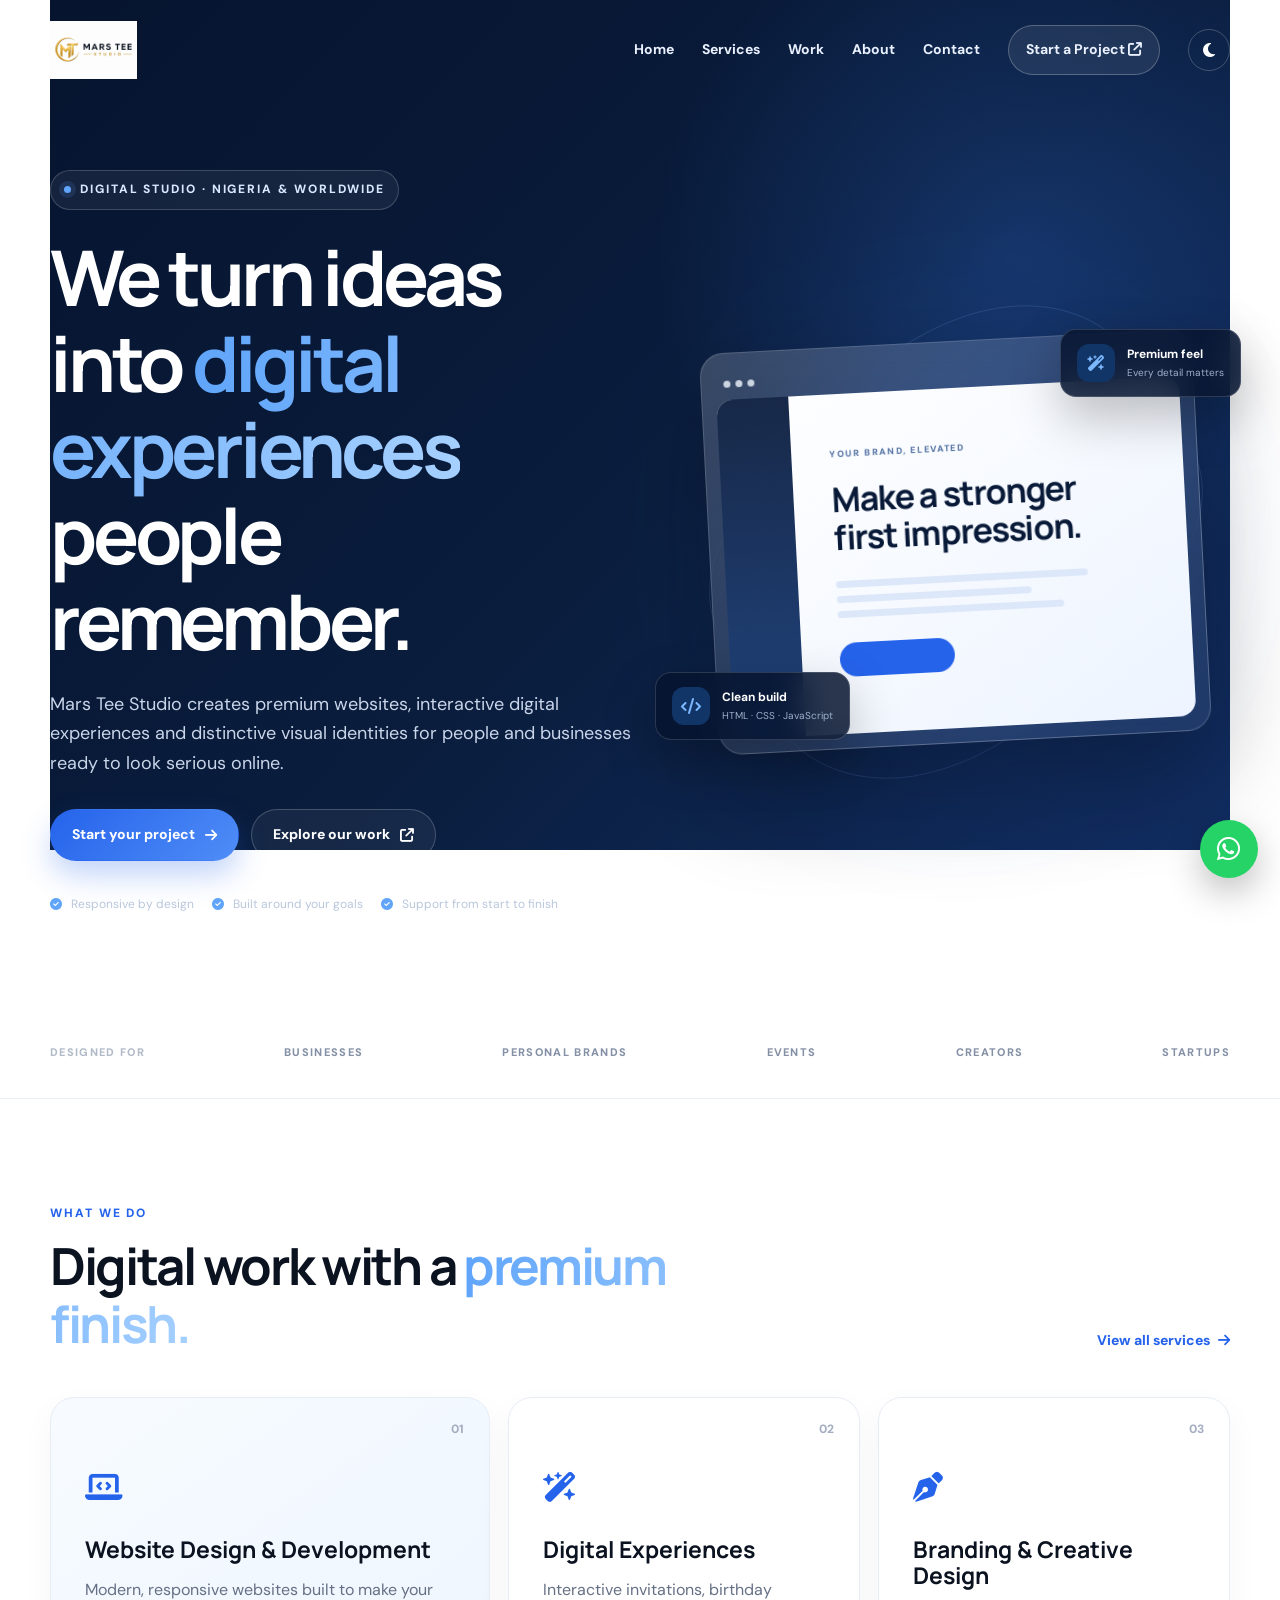
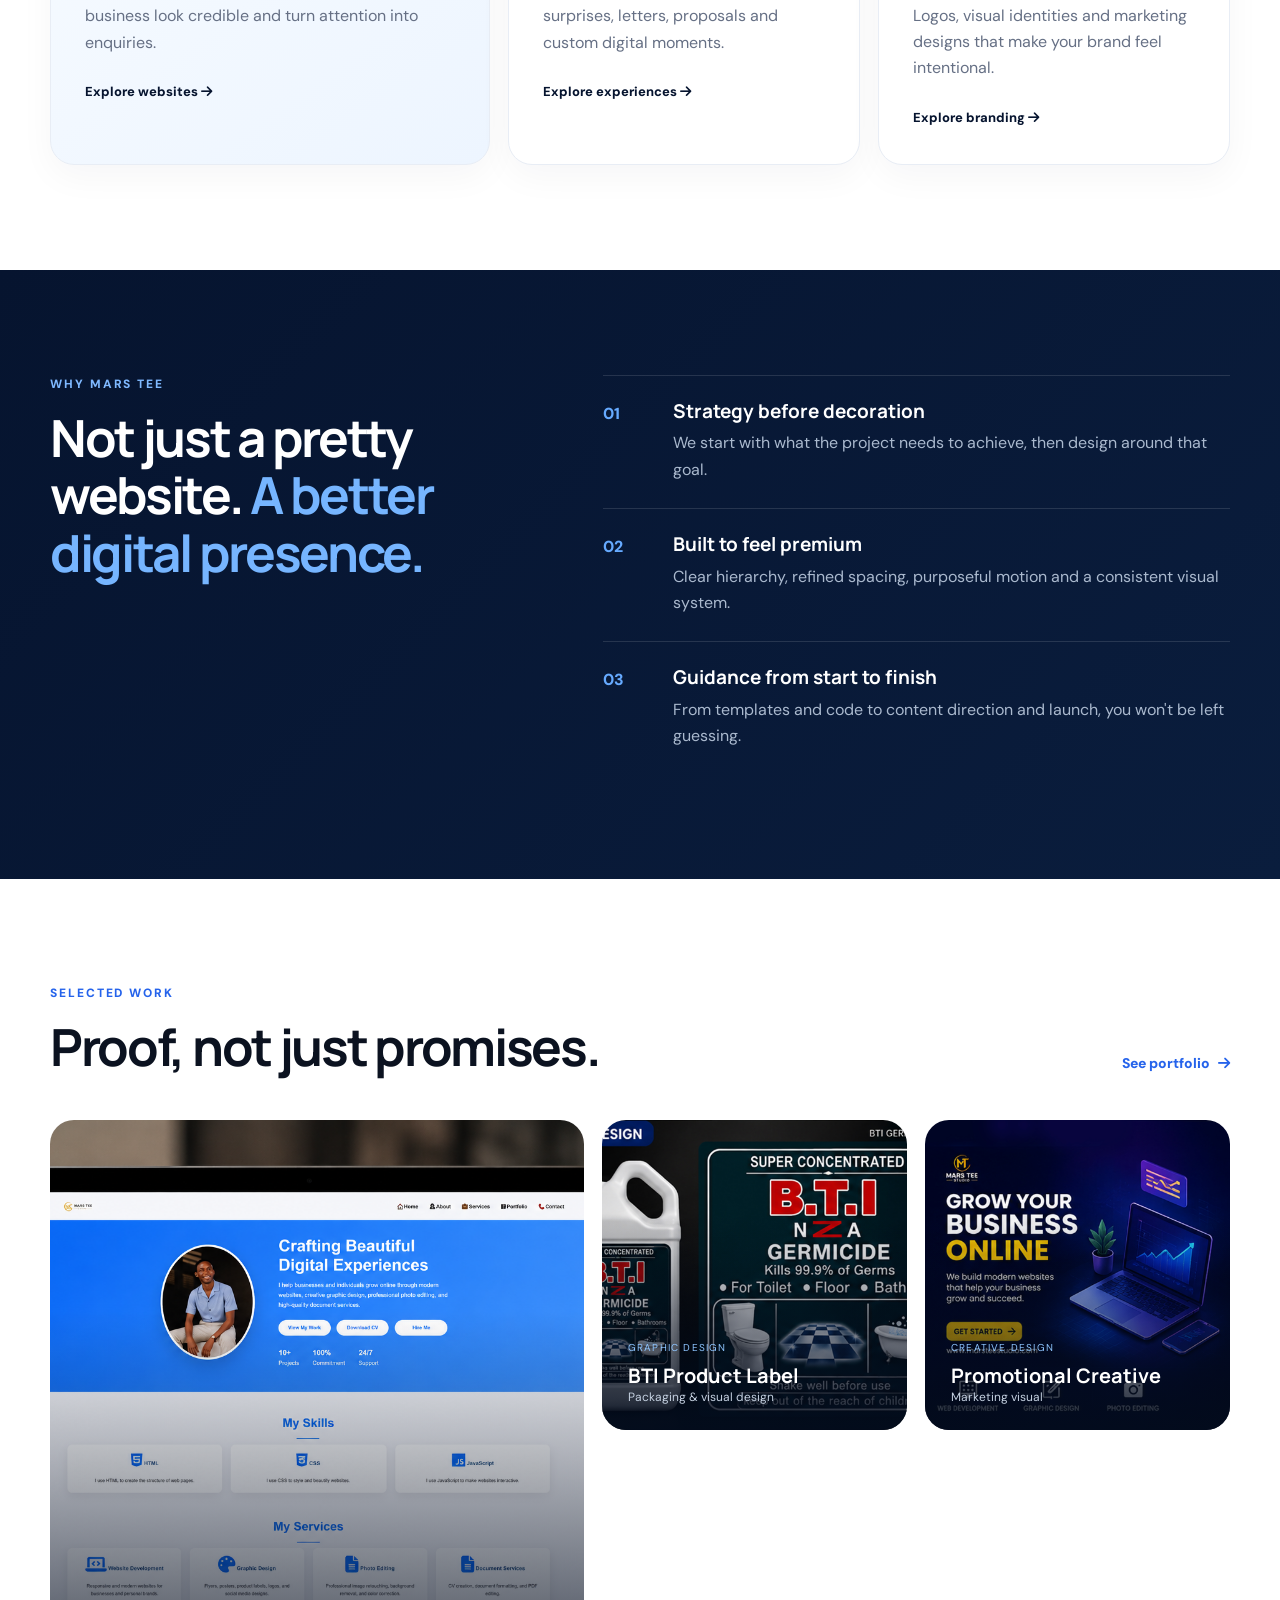
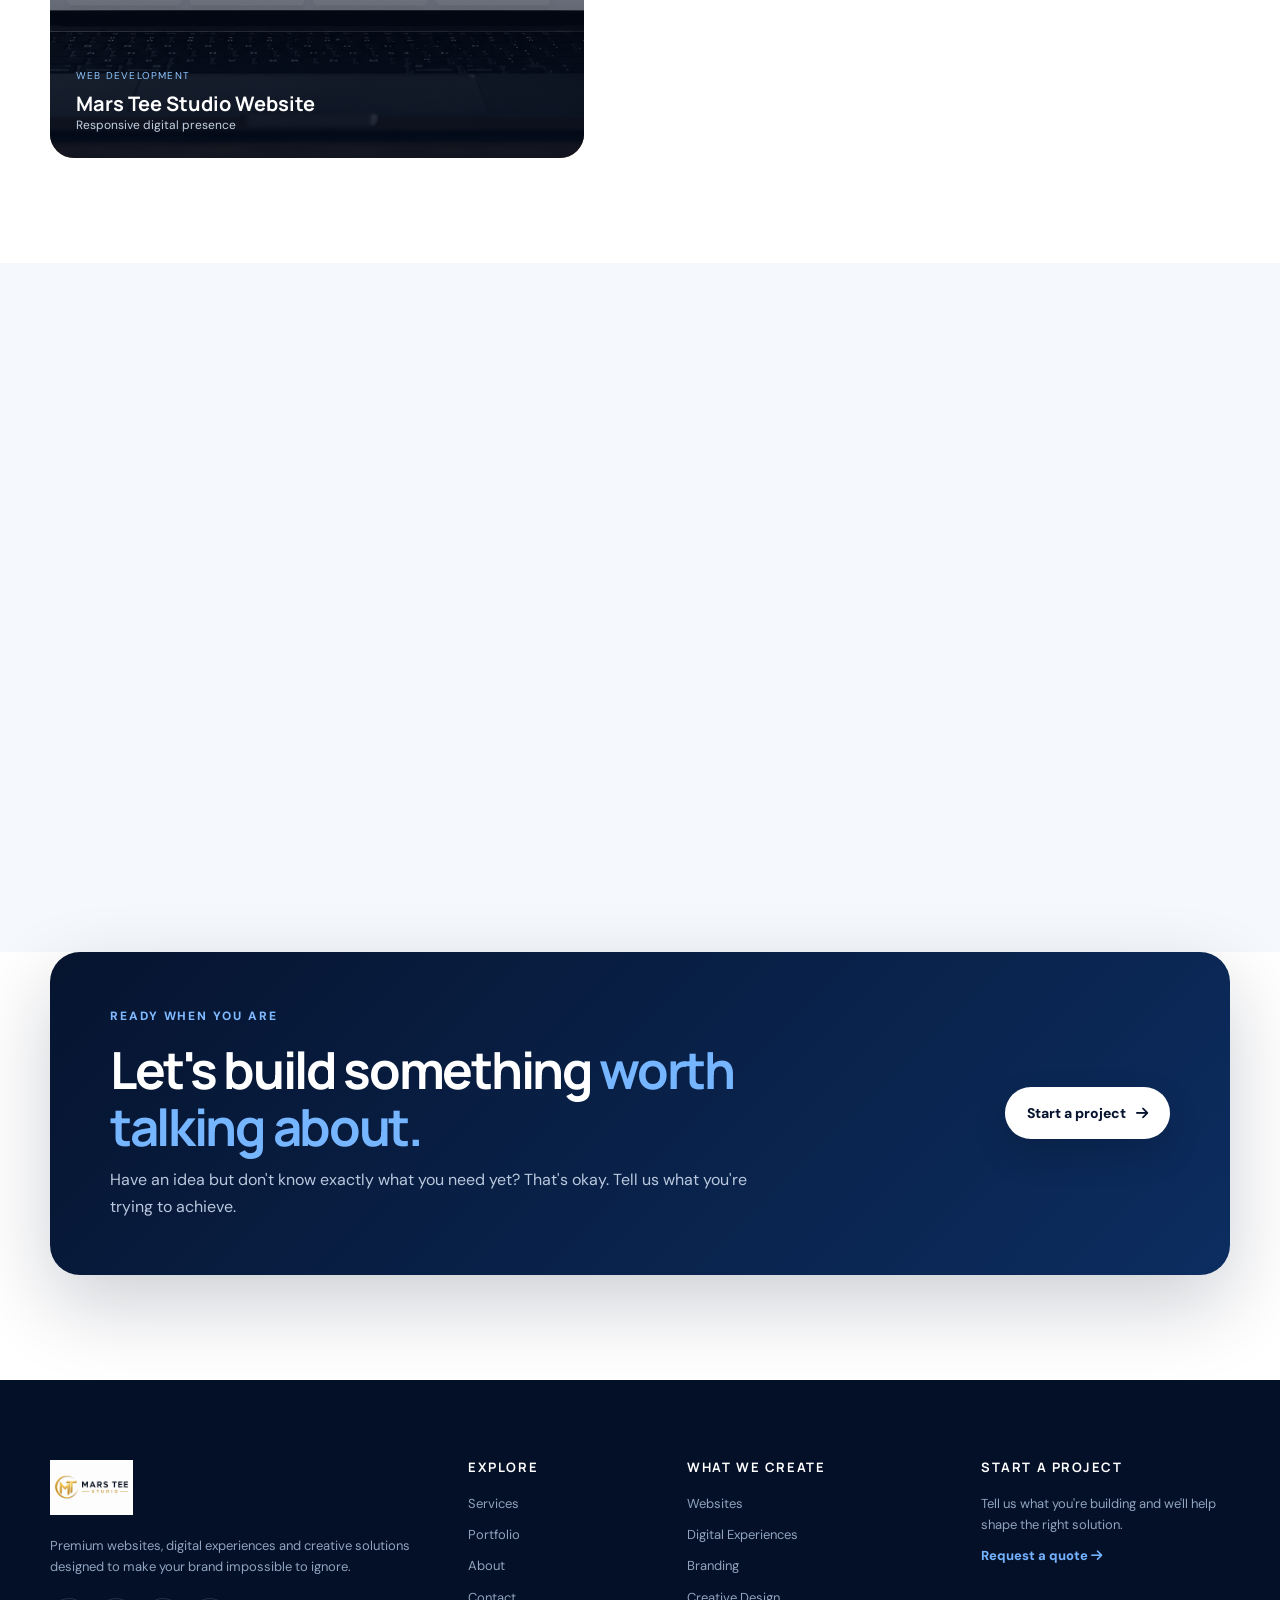
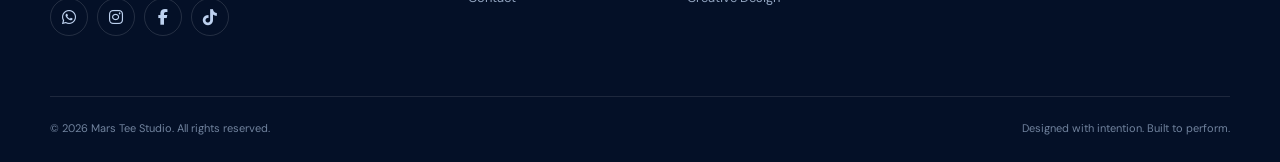
==== commit aed0ad64: "Add files via upload" ====
--- a/index.html
+++ b/index.html
@@ -1,280 +1,78 @@
-<!DOCTYPE html>
-<html>
-<head>
-    <meta charset="UTF-8">
-    <meta name="viewport" content="width=device-width, initial-scale=1.0">
-    <meta name="description" content="Mars Tee Studio - Professional Web Development, Graphic Design, Photo Editing and Document Services in Nigeria.">
-
-<meta name="keywords" content="Web Developer, Graphic Designer, Photoshop, Nigeria, Mars Tee Studio">
-
-<meta name="author" content="Sunmola Oluwatolami Jacob">
-    <title>Mars Tee Studio | Web Developer | Graphic Designer | Digital Creative</title>
-    <link rel="stylesheet" href="style.css">
-    <link rel="stylesheet" href="https://cdnjs.cloudflare.com/ajax/libs/font-awesome/6.7.2/css/all.min.css">
-    <link rel="preconnect" href="https://fonts.googleapis.com">
-    <link rel="preconnect" href="https://fonts.gstatic.com" crossorigin>
-
-    <link href="https://fonts.googleapis.com/css2?family=Poppins:wght@300;400;500;600;700&display=swap" rel="stylesheet">
-    <link rel="icon" href="images/favicon.png" type="image/png">
-</head>
-
-<body>
-
-<nav>
-
-
-    <div class="logo">
-        <a href="index.html">
-            <img src="images/mars-tee-logo.png" alt="Mars Tee Studio">
-        </a>
-    </div>
-
-    <div class="menu">
-        <a href="index.html">🏠Home</a>
-        <a href="about.html">👤About</a>
-        <a href="services.html">💼Services</a>
-        <a href="portfolio.html">🖼Portfolio</a>
-        <a href="contact.html">📞Contact</a>
-         <label class="switch">
-    <input type="checkbox" id="theme-toggle">
-    <span class="slider"></span>
-</label>
-    </div>
-
-</nav>
-
-<div class="container">
-
-    <div class="left">
-        <img src="images/mars.2.jpg" alt="Mars Tee">
-    </div>
-
-    <div class="right">
-        <h1>Crafting Beautiful Digital Experiences</h1>
-
-        <h2>
-    I'm a <span id="typing"></span>
-</h2>
-
-<p>
-I help businesses and individuals grow online through modern websites, creative graphic design, professional photo editing, and high-quality document services.
-</p>
-
-<div class="hero-buttons">
-
-<button onclick="location.href='portfolio.html'">
-    View My Work
-</button>
-
-<a href="Document/cv.pdf" download class="btn">
-Download CV
-</a>
-
-<a href="contact.html" class="btn">
-Hire Me
-</a>
-
-</div>
-
-<div class="stats">
-
-<div>
-<h2>10+</h2>
-<p>Projects</p>
-</div>
-
-<div>
-<h2>100%</h2>
-<p>Commitment</p>
-</div>
-
-<div>
-<h2>24/7</h2>
-<p>Support</p>
-</div>
-
-</div>
-
-</div> <!-- closes .right -->
-
-</div> <!-- closes .container -->
-
-<!-- Skills Section -->
-<section class="skills">
-            <h2>My Skills</h2>
-
-            <div class="cards">
-
-                <div class="card">
-                    <h3><i class="fa-brands fa-html5"></i> HTML</h3>
-                    <p>I use HTML to create the structure of web pages.</p>
-                </div>
-
-                <div class="card">
-                    <h3><i class="fa-brands fa-css3-alt"></i> CSS</h3>
-                    <p>I use CSS to style and beautify websites.</p>
-                </div>
-
-                <div class="card">
-                    <h3><i class="fa-brands fa-js"></i> JavaScript</h3>
-                    <p>I use JavaScript to make websites interactive.</p>
-                </div>
-
-            </div>
-        </section>
-        <section class="services">
-
-<h2>My Services</h2>
-
-<div class="cards">
-
-<div class="card">
-<h3><i class="fa-solid fa-laptop-code"></i> Website Development</h3>
-<p>Responsive and modern websites for businesses and personal brands.</p>
-</div>
-
-<div class="card">
-<h3><i class="fa-solid fa-palette"></i> Graphic Design</h3>
-<p>Flyers, posters, product labels, logos, and social media designs.</p>
-</div>
-
-<div class="card">
-<h3><i class="fa-solid fa-file-lines"></i> Photo Editing</h3>
-<p>Professional image retouching, background removal, and color correction.</p>
-</div>
-
-<div class="card">
-<h3><i class="fa-solid fa-file-lines"></i> Document Services</h3>
-<p>CV creation, document formatting, and PDF editing.</p>
-</div>
-
-</div>
-
-</section>
-
-        <!-- Projects Section -->
-        <section id="projects" class="projects">
-
-    <h2>My Projects</h2>
-
-    <div class="cards">
-
-        <div class="card">
-
-     <img src="images/website.png" alt="Website">
-
-<h3>Personal Website</h3>
-
-<p>Built with HTML, CSS and JavaScript.</p>
-<a href="#" class="project-btn">View Project</a>
-
-</div>
-
-        <div class="card">
-            <img src="images/bti-label.jpg" alt="BTI Label">
-             <h3>BTI Label Design</h3>
-            <p>A product label I designed in Photoshop.</p>
-            <a href="#" class="project-btn">View Project</a>
-        </div>
-
-        <div class="card">
-            <i class="fa-solid fa-rocket fa-2x"></i>
-            <h3>More Coming Soon</h3>
-            <p>I am learning and adding new projects every week.</p>
-        </div>
-        
-
-    </div>
-    
-
-
-
-        </section>
-        <section class="why-me">
-
-<h2>Why Choose Me?</h2>
-
-<div class="cards">
-
-<div class="card">
-<h3><i class="fa-solid fa-bolt"></i> Fast Delivery</h3>
-<p>I deliver high-quality work within the agreed time.</p>
-</div>
-
-<div class="card">
-<h3><i class="fa-solid fa-award"></i> Professional Design</h3>
-<p>I deliver high-quality work within the agreed time.</p>
-</div>
-
-<div class="card">
-<h3><i class="fa-solid fa-headset"></i> Friendly Support</h3>
-<p>Clear communication and support from project start to finish.</p>
-</div>
-
-</div>
-
-</section>
-        
-<section class="cta">
-
-<h2>Ready to Start Your Project?</h2>
-
-<p>
-Need a website, graphic design, photo editing, or document service?
-Let's work together.
-</p>
-
-<a href="contact.html" class="btn">
-Contact Me
-</a>
-
-</section>
-
-
-
-<footer>
-
-<h3>Mars Tee Studio</h3>
-
-<p>Web Development | Graphic Design | Photo Editing</p>
-
-<div class="social-icons">
-
-<a href="https://wa.me/2349124147362?text=Hello%20Mars%20Tee%20Studio,%20I%20would%20like%20to%20make%20an%20enquiry."
-class="whatsapp"
-target="_blank">
-    <i class="fab fa-whatsapp"></i></a>
-
-<a href="https://www.tiktok.com/@marsteestudio" target="_blank">
-    <i class="fa-brands fa-tiktok"></i>
-</a>
-
-<a href="https://facebook.com/marsteestudio" target="_blank">
-    <i class="fa-brands fa-facebook"></i>
-</a>
-
-<a href="https://instagram.com/marsteestudio" target="_blank">
-    <i class="fa-brands fa-instagram"></i>
-</a>
-
-</div>
-
-<p>© 2026 Mars Tee Studio. All Rights Reserved.</p>
-
-</footer>
-<a href="https://wa.me/2349124147362?text=Hello%20Mars%20Tee%20Studio,%20I%20would%20like%20to%20make%20an%20enquiry."
-class="whatsapp"
-target="_blank">
-
-<i class="fa-brands fa-whatsapp"></i>
-
-</a>
-
-<button id="backToTop" title="Go to top">
-    <i class="fa-solid fa-arrow-up"></i>
-</button>
-
-<script src="script.js"></script>
-
-</body>
-</html>+<!DOCTYPE html><html lang="en"><head><meta charset="UTF-8">
+<meta name="viewport" content="width=device-width, initial-scale=1.0">
+<meta name="theme-color" content="#07152f">
+<meta name="description" content="Mars Tee Studio creates premium websites, digital experiences, branding and creative digital solutions for modern businesses and individuals worldwide.">
+<meta name="author" content="Mars Tee Studio">
+<link rel="icon" href="images/favicon.png" type="image/png">
+<link rel="preconnect" href="https://fonts.googleapis.com">
+<link rel="preconnect" href="https://fonts.gstatic.com" crossorigin>
+<link href="https://fonts.googleapis.com/css2?family=DM+Sans:wght@400;500;600;700&family=Manrope:wght@500;600;700;800&display=swap" rel="stylesheet">
+<link rel="stylesheet" href="https://cdnjs.cloudflare.com/ajax/libs/font-awesome/6.7.2/css/all.min.css">
+<link rel="stylesheet" href="style.css"><title>Mars Tee Studio | Premium Websites & Digital Experiences</title></head><body><header class="site-header" id="site-header">
+  <nav class="nav shell" aria-label="Main navigation">
+    <a class="brand" href="index.html" aria-label="Mars Tee Studio home">
+      <img src="images/mars-tee-logo.png" alt="Mars Tee Studio">
+    </a>
+    <button class="nav-toggle" id="nav-toggle" aria-label="Open menu" aria-expanded="false"><i class="fa-solid fa-bars"></i></button>
+    <div class="nav-menu" id="nav-menu">
+      <a href="index.html">Home</a>
+      <a href="services.html">Services</a>
+      <a href="portfolio.html">Work</a>
+      <a href="about.html">About</a>
+      <a href="contact.html">Contact</a>
+      <a class="nav-cta" href="quote.html">Start a Project <i class="fa-solid fa-arrow-up-right-from-square"></i></a>
+      <label class="theme-switch" title="Toggle dark mode"><input type="checkbox" id="theme-toggle"><span><i class="fa-solid fa-moon"></i></span></label>
+    </div>
+  </nav>
+</header>
+<main>
+<section class="hero shell hero-home">
+ <div class="hero-copy reveal">
+  <div class="eyebrow"><span class="eyebrow-dot"></span> Digital studio · Nigeria & worldwide</div>
+  <h1>We turn ideas into <span class="gradient-text">digital experiences</span> people remember.</h1>
+  <p class="hero-text">Mars Tee Studio creates premium websites, interactive digital experiences and distinctive visual identities for people and businesses ready to look serious online.</p>
+  <div class="hero-actions"><a class="btn btn-primary" href="quote.html">Start your project <i class="fa-solid fa-arrow-right"></i></a><a class="btn btn-ghost" href="portfolio.html">Explore our work <i class="fa-solid fa-arrow-up-right-from-square"></i></a></div>
+  <div class="hero-proof"><span><i class="fa-solid fa-circle-check"></i> Responsive by design</span><span><i class="fa-solid fa-circle-check"></i> Built around your goals</span><span><i class="fa-solid fa-circle-check"></i> Support from start to finish</span></div>
+ </div>
+ <div class="hero-visual reveal reveal-delay">
+  <div class="hero-glow"></div><div class="hero-orbit orbit-one"></div><div class="hero-orbit orbit-two"></div>
+  <div class="hero-card hero-main-card"><div class="mini-top"><span class="mini-dot"></span><span class="mini-dot"></span><span class="mini-dot"></span><span class="mini-label">MARS TEE STUDIO</span></div><div class="mock-screen"><div class="mock-sidebar"></div><div class="mock-content"><span class="mock-kicker">YOUR BRAND, ELEVATED</span><strong>Make a stronger first impression.</strong><div class="mock-lines"><i></i><i></i><i></i></div><div class="mock-button"></div></div></div></div>
+  <div class="floating-card float-one"><i class="fa-solid fa-wand-magic-sparkles"></i><div><b>Premium feel</b><small>Every detail matters</small></div></div>
+  <div class="floating-card float-two"><i class="fa-solid fa-code"></i><div><b>Clean build</b><small>HTML · CSS · JavaScript</small></div></div>
+ </div>
+</section>
+<section class="trust-strip"><div class="shell trust-inner"><span>DESIGNED FOR</span><div>BUSINESSES</div><div>PERSONAL BRANDS</div><div>EVENTS</div><div>CREATORS</div><div>STARTUPS</div></div></section>
+<section class="section shell" id="services-preview"><div class="section-head reveal"><div><span class="section-kicker">WHAT WE DO</span><h2>Digital work with a <span class="gradient-text">premium finish.</span></h2></div><a class="text-link" href="services.html">View all services <i class="fa-solid fa-arrow-right"></i></a></div>
+ <div class="service-grid">
+  <article class="service-card service-feature reveal"><span class="card-number">01</span><i class="fa-solid fa-laptop-code service-icon"></i><h3>Website Design & Development</h3><p>Modern, responsive websites built to make your business look credible and turn attention into enquiries.</p><a href="services.html#websites">Explore websites <i class="fa-solid fa-arrow-right"></i></a></article>
+  <article class="service-card reveal"><span class="card-number">02</span><i class="fa-solid fa-wand-magic-sparkles service-icon"></i><h3>Digital Experiences</h3><p>Interactive invitations, birthday surprises, letters, proposals and custom digital moments.</p><a href="services.html#digital">Explore experiences <i class="fa-solid fa-arrow-right"></i></a></article>
+  <article class="service-card reveal"><span class="card-number">03</span><i class="fa-solid fa-pen-nib service-icon"></i><h3>Branding & Creative Design</h3><p>Logos, visual identities and marketing designs that make your brand feel intentional.</p><a href="services.html#branding">Explore branding <i class="fa-solid fa-arrow-right"></i></a></article>
+ </div></section>
+<section class="section section-dark"><div class="shell split-section"><div class="reveal"><span class="section-kicker light">WHY MARS TEE</span><h2>Not just a pretty website. <span class="blue-text">A better digital presence.</span></h2></div><div class="feature-list"><div class="feature-item reveal"><span>01</span><div><h3>Strategy before decoration</h3><p>We start with what the project needs to achieve, then design around that goal.</p></div></div><div class="feature-item reveal"><span>02</span><div><h3>Built to feel premium</h3><p>Clear hierarchy, refined spacing, purposeful motion and a consistent visual system.</p></div></div><div class="feature-item reveal"><span>03</span><div><h3>Guidance from start to finish</h3><p>From templates and code to content direction and launch, you won't be left guessing.</p></div></div></div></div></section>
+<section class="section shell"><div class="section-head reveal"><div><span class="section-kicker">SELECTED WORK</span><h2>Proof, not just promises.</h2></div><a class="text-link" href="portfolio.html">See portfolio <i class="fa-solid fa-arrow-right"></i></a></div><div class="work-grid">
+ <a class="work-card large reveal" href="portfolio.html"><img src="images/website.png" alt="Website project preview"><div class="work-overlay"><span>Web Development</span><h3>Mars Tee Studio Website</h3><p>Responsive digital presence</p></div></a>
+ <a class="work-card reveal" href="portfolio.html"><img src="images/bti-label.jpg" alt="BTI product label design"><div class="work-overlay"><span>Graphic Design</span><h3>BTI Product Label</h3><p>Packaging & visual design</p></div></a>
+ <a class="work-card reveal" href="portfolio.html"><img src="images/flyer.jpg" alt="Promotional flyer design"><div class="work-overlay"><span>Creative Design</span><h3>Promotional Creative</h3><p>Marketing visual</p></div></a>
+ </div></section>
+<section class="section process-section"><div class="shell"><div class="section-head centered reveal"><span class="section-kicker">HOW IT WORKS</span><h2>A simple process. <span class="gradient-text">A serious result.</span></h2><p>Whether you're ordering a website or a digital experience, the journey stays clear.</p></div><div class="process-grid"><div class="process-step reveal"><span>01</span><i class="fa-solid fa-comments"></i><h3>Tell us what you need</h3><p>Share your idea, goal, reference or rough brief.</p></div><div class="process-step reveal"><span>02</span><i class="fa-solid fa-layer-group"></i><h3>Choose a direction</h3><p>Pick a service, package or request a custom solution.</p></div><div class="process-step reveal"><span>03</span><i class="fa-solid fa-pen-ruler"></i><h3>We create</h3><p>Design, code, refine and keep you updated.</p></div><div class="process-step reveal"><span>04</span><i class="fa-solid fa-rocket"></i><h3>You launch</h3><p>Receive the finished work with guidance for the next step.</p></div></div></div></section>
+<section class="section shell cta-panel reveal"><div><span class="section-kicker light">READY WHEN YOU ARE</span><h2>Let's build something <span class="blue-text">worth talking about.</span></h2><p>Have an idea but don't know exactly what you need yet? That's okay. Tell us what you're trying to achieve.</p></div><a class="btn btn-light" href="quote.html">Start a project <i class="fa-solid fa-arrow-right"></i></a></section>
+</main><footer class="site-footer">
+  <div class="shell footer-grid">
+    <div>
+      <a class="brand footer-brand" href="index.html"><img src="images/mars-tee-logo.png" alt="Mars Tee Studio"></a>
+      <p class="footer-lead">Premium websites, digital experiences and creative solutions designed to make your brand impossible to ignore.</p>
+      <div class="social-row">
+        <a href="https://wa.me/2349124147362" target="_blank" rel="noopener" aria-label="WhatsApp"><i class="fa-brands fa-whatsapp"></i></a>
+        <a href="https://www.instagram.com/marsteestudio" target="_blank" rel="noopener" aria-label="Instagram"><i class="fa-brands fa-instagram"></i></a>
+        <a href="https://www.facebook.com/marsteestudio" target="_blank" rel="noopener" aria-label="Facebook"><i class="fa-brands fa-facebook-f"></i></a>
+        <a href="https://www.tiktok.com/@marsteestudio" target="_blank" rel="noopener" aria-label="TikTok"><i class="fa-brands fa-tiktok"></i></a>
+      </div>
+    </div>
+    <div><h4>Explore</h4><a href="services.html">Services</a><a href="portfolio.html">Portfolio</a><a href="about.html">About</a><a href="contact.html">Contact</a></div>
+    <div><h4>What we create</h4><a href="services.html#websites">Websites</a><a href="services.html#digital">Digital Experiences</a><a href="services.html#branding">Branding</a><a href="services.html#creative">Creative Design</a></div>
+    <div><h4>Start a project</h4><p>Tell us what you're building and we'll help shape the right solution.</p><a class="footer-link" href="quote.html">Request a quote <i class="fa-solid fa-arrow-right"></i></a></div>
+  </div>
+  <div class="shell footer-bottom"><span>© 2026 Mars Tee Studio. All rights reserved.</span><span>Designed with intention. Built to perform.</span></div>
+</footer>
+<a class="floating-whatsapp" href="https://wa.me/2349124147362?text=Hello%20Mars%20Tee%20Studio%2C%20I%27d%20like%20to%20start%20a%20project." target="_blank" rel="noopener" aria-label="Chat on WhatsApp"><i class="fa-brands fa-whatsapp"></i></a>
+<button class="back-top" id="backToTop" aria-label="Back to top"><i class="fa-solid fa-arrow-up"></i></button><script src="script.js"></script></body></html>
--- a/style.css
+++ b/style.css
@@ -1,1353 +1,11 @@
-/* ===========================
-   MARS TEE STUDIO
-   STYLE.CSS
-===========================*/
-
-/* RESET */
-
-*{
-    margin:0;
-    padding:0;
-    box-sizing:border-box;
-}
-
-html{
-    scroll-behavior:smooth;
-}
-
-body{
-    font-family:Arial, Helvetica, sans-serif;
-    background:#f5f7fb;
-    color:#222;
-    line-height:1.7;
-}
-
-/* LINKS */
-
-a{
-    text-decoration:none;
-}
-
-/* IMAGES */
-
-img{
-    max-width:100%;
-    display:block;
-}
-
-/* ===========================
-      NAVIGATION
-===========================*/
-
-nav{
-    position:sticky;
-    top:0;
-    z-index:1000;
-
-    display:flex;
-    justify-content:space-between;
-    align-items:center;
-
-    padding:18px 8%;
-
-    background:#fff;
-
-    box-shadow:0 5px 20px rgba(0,0,0,.08);
-}
-
-.logo img{
-    height:60px;
-}
-
-.menu{
-    display:flex;
-    gap:35px;
-}
-
-.menu a{
-
-    color:#222;
-
-    font-size:17px;
-
-    font-weight:600;
-
-    transition:.3s;
-}
-
-.menu a:hover{
-
-    color:#0d6efd;
-
-}
-
-/* ===========================
-      BUTTONS
-===========================*/
-
-.btn,
-button{
-
-    display:inline-flex;
-
-    justify-content:center;
-
-    align-items:center;
-
-    min-width:180px;
-
-    height:55px;
-
-    border-radius:35px;
-
-    border:none;
-
-    cursor:pointer;
-
-    background:white;
-
-    color:#0d6efd;
-
-    font-size:17px;
-
-    font-weight:bold;
-
-    transition:.35s;
-
-}
-
-.btn:hover,
-button:hover{
-
-    transform:translateY(-4px);
-
-    box-shadow:0 15px 25px rgba(0,0,0,.15);
-
-}
-
-/* ===========================
-      HERO
-===========================*/
-
-.container{
-
-    display:flex;
-
-    justify-content:center;
-
-    align-items:center;
-
-    gap:80px;
-
-    padding:90px 8%;
-
-    background:linear-gradient(135deg,#0d6efd,#4f9cff);
-
-    color:white;
-
-}
-
-.left img{
-
-    width:320px;
-
-    border-radius:50%;
-
-    border:8px solid white;
-
-    box-shadow:0 25px 60px rgba(0,0,0,.2);
-
-    transition:.4s;
-
-}
-
-.left img:hover{
-
-    transform:scale(1.04);
-
-}
-
-.right{
-
-    max-width:600px;
-
-}
-
-.right h1{
-
-    font-size:55px;
-
-    line-height:1.2;
-
-    margin-bottom:20px;
-
-}
-
-.right p{
-
-    font-size:20px;
-
-    color:#eef5ff;
-
-}
-
-.hero-buttons{
-
-    display:flex;
-
-    gap:20px;
-
-    margin-top:35px;
-
-    flex-wrap:wrap;
-
-}
-
-/* ===========================
-      SECTIONS
-===========================*/
-
-section{
-
-    padding:90px 8%;
-
-}
-
-section h2{
-
-    text-align:center;
-
-    font-size:42px;
-
-    color:#0d6efd;
-
-    margin-bottom:18px;
-
-}
-
-section h2::after{
-
-    content:"";
-
-    width:80px;
-
-    height:4px;
-
-    background:#0d6efd;
-
-    display:block;
-
-    margin:15px auto;
-
-    border-radius:30px;
-
-}
-
-/* ===========================
-      CARDS
-===========================*/
-
-.cards{
-
-    display:grid;
-
-    grid-template-columns:repeat(auto-fit,minmax(280px,1fr));
-
-    gap:30px;
-
-}
-
-.card{
-
-    background:white;
-
-    border-radius:18px;
-
-    padding:30px;
-
-    text-align:center;
-
-    box-shadow:0 12px 35px rgba(0,0,0,.08);
-
-    transition:.35s;
-
-    overflow:hidden;
-
-}
-
-.card:hover{
-
-    transform:translateY(-10px);
-
-    box-shadow:0 20px 40px rgba(0,0,0,.15);
-
-}
-
-.card i{
-
-    font-size:52px;
-
-    color:#0d6efd;
-
-    margin-bottom:20px;
-
-}
-
-.card h3{
-
-    margin-bottom:15px;
-
-    color:#003366;
-
-}
-
-.card p{
-
-    color:#555;
-
-}
-
-.card img{
-
-    width:100%;
-
-    height:220px;
-
-    object-fit:cover;
-
-    border-radius:12px;
-
-    margin-bottom:20px;
-
-}
-
-/* ===========================
-      CTA
-===========================*/
-
-.cta{
-
-    background:#0d6efd;
-
-    text-align:center;
-
-    color:white;
-
-}
-
-.cta h2{
-
-    color:white;
-
-}
-
-.cta p{
-
-    max-width:700px;
-
-    margin:25px auto;
-
-    color:#eef5ff;
-
-    font-size:20px;
-
-}
-
-.cta .btn{
-
-    background:white;
-
-    color:#0d6efd;
-
-}
-
-/* ===========================
-      ABOUT PAGE
-===========================*/
-
-.about-hero{
-    background:linear-gradient(135deg,#0d6efd,#4f9cff);
-    color:white;
-    text-align:center;
-    padding:100px 8%;
-}
-
-.about-hero h1{
-    font-size:56px;
-    margin-bottom:20px;
-}
-
-.about-hero p{
-    max-width:750px;
-    margin:auto;
-    font-size:20px;
-    color:#eef5ff;
-}
-
-.about-content{
-    display:flex;
-    align-items:center;
-    justify-content:center;
-    gap:80px;
-    flex-wrap:wrap;
-    padding:90px 8%;
-}
-
-.about-image img{
-    width:340px;
-    border-radius:20px;
-    box-shadow:0 20px 45px rgba(0,0,0,.18);
-}
-
-.about-text{
-    flex:1;
-    min-width:320px;
-}
-
-.about-text h2{
-    text-align:left;
-    margin-bottom:25px;
-}
-
-.about-text h2::after{
-    margin:15px 0;
-}
-
-.about-text p{
-    color:#555;
-    font-size:18px;
-    margin-bottom:18px;
-}
-
-.stats{
-    display:flex;
-    gap:45px;
-    margin-top:40px;
-    flex-wrap:wrap;
-}
-
-.stat{
-    text-align:center;
-}
-
-.stat h3{
-    font-size:36px;
-    color:#0d6efd;
-}
-
-.stat p{
-    color:#666;
-}
-
-/* ===========================
-      SERVICES
-===========================*/
-
-.services{
-    background:#f5f7fb;
-}
-
-.services .card{
-    text-align:center;
-}
-
-.services .card i{
-    font-size:60px;
-}
-
-.services .card:hover{
-    transform:translateY(-12px);
-}
-
-/* ===========================
-      PORTFOLIO
-===========================*/
-
-.projects{
-    background:white;
-}
-
-.projects .card{
-    padding:20px;
-}
-
-.projects .card img{
-    height:240px;
-    object-fit:cover;
-    border-radius:12px;
-    transition:.4s;
-}
-
-.projects .card:hover img{
-    transform:scale(1.05);
-}
-
-.project-btn{
-
-    display:inline-block;
-
-    margin-top:20px;
-
-    background:#0d6efd;
-
-    color:white;
-
-    padding:12px 28px;
-
-    border-radius:30px;
-
-    font-weight:bold;
-
-    transition:.3s;
-
-}
-
-.project-btn:hover{
-
-    background:#084298;
-
-    transform:translateY(-3px);
-
-}
-
-.projects .card h3{
-
-    margin-top:15px;
-
-}
-
-.projects .card p{
-
-    margin-top:12px;
-
-    margin-bottom:20px;
-
-}
-
-/* ===========================
-      WHY CHOOSE ME
-===========================*/
-
-.why-me{
-
-    background:#f5f7fb;
-
-}
-
-.why-me .card{
-
-    text-align:center;
-
-}
-
-.why-me .card:hover{
-
-    transform:translateY(-12px);
-
-}
-
-/* ===========================
-      CONTACT PAGE
-===========================*/
-
-.contact-hero{
-    background:linear-gradient(135deg,#0d6efd,#4f9cff);
-    color:white;
-    text-align:center;
-    padding:100px 8%;
-}
-
-.contact-hero h1{
-    font-size:56px;
-    margin-bottom:20px;
-}
-
-.contact-hero p{
-    max-width:700px;
-    margin:auto;
-    color:#eef5ff;
-    font-size:20px;
-}
-
-.contact-grid{
-    display:grid;
-    grid-template-columns:repeat(auto-fit,minmax(280px,1fr));
-    gap:30px;
-    padding:90px 8%;
-}
-
-.contact-card{
-    background:white;
-    padding:35px;
-    border-radius:20px;
-    text-align:center;
-    box-shadow:0 12px 35px rgba(0,0,0,.08);
-    transition:.35s;
-}
-
-.contact-card:hover{
-    transform:translateY(-10px);
-    box-shadow:0 20px 40px rgba(0,0,0,.15);
-}
-
-.contact-card i{
-    font-size:55px;
-    color:#0d6efd;
-    margin-bottom:20px;
-}
-
-.contact-card h3{
-    margin-bottom:12px;
-    color:#003366;
-}
-
-.contact-card p{
-    color:#666;
-    margin-bottom:25px;
-}
-
-.contact-form{
-    max-width:800px;
-    margin:70px auto;
-    background:white;
-    padding:40px;
-    border-radius:20px;
-    box-shadow:0 12px 35px rgba(0,0,0,.08);
-}
-
-.contact-form h2{
-    margin-bottom:30px;
-}
-
-.contact-form input,
-.contact-form textarea{
-    width:100%;
-    padding:16px;
-    margin-bottom:20px;
-    border:1px solid #ddd;
-    border-radius:10px;
-    outline:none;
-    font-size:16px;
-}
-
-.contact-form input:focus,
-.contact-form textarea:focus{
-    border-color:#0d6efd;
-}
-
-.contact-form button{
-    width:100%;
-    background:#0d6efd;
-    color:white;
-}
-
-.contact-form button:hover{
-    background:#084298;
-}
-
-/* ===========================
-      SOCIAL ICONS
-===========================*/
-
-.social-icons{
-    text-align:center;
-    margin:60px 0;
-}
-
-.social-icons a{
-    display:inline-flex;
-    justify-content:center;
-    align-items:center;
-    width:60px;
-    height:60px;
-    margin:10px;
-    background:#0d6efd;
-    color:white;
-    border-radius:50%;
-    font-size:24px;
-    transition:.3s;
-}
-
-.social-icons a:hover{
-    background:#084298;
-    transform:translateY(-6px);
-}
-
-/* ===========================
-      FOOTER
-===========================*/
-
-footer{
-    background:#0d6efd;
-    color:white;
-    text-align:center;
-    padding:40px 20px;
-}
-
-footer h3{
-    margin-bottom:10px;
-}
-
-footer p{
-    margin:8px 0;
-    color:#eef5ff;
-}
-
-/* ===========================
-      WHATSAPP BUTTON
-===========================*/
-
-.whatsapp{
-    position:fixed;
-    right:25px;
-    bottom:25px;
-    width:60px;
-    height:60px;
-    display:flex;
-    justify-content:center;
-    align-items:center;
-    background:#25D366;
-    color:white;
-    border-radius:50%;
-    font-size:30px;
-    box-shadow:0 10px 25px rgba(0,0,0,.25);
-    transition:.3s;
-}
-
-.whatsapp:hover{
-    transform:scale(1.1);
-}
-
-/* ===========================
-      ANIMATIONS
-===========================*/
-
-@keyframes fadeIn{
-    from{
-        opacity:0;
-        transform:translateY(40px);
-    }
-    to{
-        opacity:1;
-        transform:translateY(0);
-    }
-}
-
-@keyframes slideLeft{
-    from{
-        opacity:0;
-        transform:translateX(-50px);
-    }
-    to{
-        opacity:1;
-        transform:translateX(0);
-    }
-}
-
-.left{
-    animation:slideLeft 1s ease;
-}
-
-.right{
-    animation:fadeIn 1s ease;
-}
-
-/* ===========================
-      RESPONSIVE
-===========================*/
-
-@media (max-width:768px){
-
-nav{
-    flex-direction:column;
-    gap:20px;
-    padding:20px;
-}
-
-.menu{
-    flex-wrap:wrap;
-    justify-content:center;
-    gap:18px;
-}
-
-.container{
-    flex-direction:column;
-    text-align:center;
-    padding:70px 25px;
-}
-
-.left img{
-    width:240px;
-}
-
-.right h1{
-    font-size:38px;
-}
-
-.right p{
-    font-size:18px;
-}
-
-.hero-buttons{
-    justify-content:center;
-}
-
-section{
-    padding:70px 25px;
-}
-
-.about-content{
-    flex-direction:column;
-    text-align:center;
-}
-
-.about-text h2{
-    text-align:center;
-}
-
-.about-text h2::after{
-    margin:15px auto;
-}
-
-.stats{
-    justify-content:center;
-}
-
-.cards,
-.contact-grid{
-    grid-template-columns:1fr;
-}
-
-.contact-form{
-    padding:25px;
-}
-
-.logo img{
-    height:50px;
-}
-
-}
-
-/* ===========================
-      404 PAGE
-===========================*/
-
-.error-page{
-    min-height:75vh;
-    display:flex;
-    flex-direction:column;
-    justify-content:center;
-    align-items:center;
-    text-align:center;
-    padding:60px 20px;
-    background:linear-gradient(135deg,#0d6efd,#4f9cff);
-    color:white;
-}
-
-.error-page h1{
-    font-size:150px;
-    margin:0;
-    font-weight:800;
-    line-height:1;
-}
-
-.error-page h2{
-    color:white;
-    font-size:42px;
-    margin:20px 0;
-}
-
-.error-page h2::after{
-    display:none;
-}
-
-.error-page p{
-    max-width:600px;
-    font-size:20px;
-    color:#eef5ff;
-    margin-bottom:35px;
-}
-
-.error-page .btn{
-    background:white;
-    color:#0d6efd;
-}
-
-.error-page .btn:hover{
-    transform:translateY(-4px);
-    box-shadow:0 15px 30px rgba(0,0,0,.2);
-}
-
-/* ===========================
-      REQUEST A QUOTE PAGE
-=========================== */
-
-.quote-hero{
-    background:linear-gradient(135deg,#0d6efd,#4f9cff);
-    color:white;
-    text-align:center;
-    padding:100px 20px;
-}
-
-.quote-hero h1{
-    font-size:55px;
-    margin-bottom:15px;
-}
-
-.quote-hero p{
-    max-width:650px;
-    margin:auto;
-    font-size:19px;
-    color:#eef5ff;
-}
-
-.quote-section{
-    background:#f5f7fb;
-    padding:90px 8%;
-}
-
-.quote-container{
-    max-width:1150px;
-    margin:auto;
-
-    display:grid;
-    grid-template-columns:0.8fr 1.2fr;
-
-    gap:70px;
-    align-items:start;
-}
-
-
-/* LEFT SIDE */
-
-.quote-intro{
-    padding-top:20px;
-}
-
-.small-title{
-    color:#0d6efd;
-    font-weight:bold;
-    font-size:14px;
-    letter-spacing:2px;
-}
-
-.quote-intro h2{
-    text-align:left;
-    font-size:40px;
-    color:#222;
-    line-height:1.25;
-    margin:15px 0 20px;
-}
-
-.quote-intro h2::after{
-    display:none;
-}
-
-.quote-intro > p{
-    color:#666;
-    margin-bottom:35px;
-}
-
-.quote-feature{
-    display:flex;
-    align-items:center;
-    gap:15px;
-    margin:20px 0;
-    color:#444;
-}
-
-.quote-feature i{
-    width:35px;
-    height:35px;
-
-    display:flex;
-    justify-content:center;
-    align-items:center;
-
-    background:#e7f1ff;
-    color:#0d6efd;
-
-    border-radius:50%;
-}
-
-
-/* FORM */
-
-.quote-form{
-    background:white;
-    padding:40px;
-    border-radius:20px;
-
-    box-shadow:0 15px 45px rgba(0,0,0,.08);
-}
-
-.form-row{
-    display:grid;
-    grid-template-columns:1fr 1fr;
-    gap:20px;
-}
-
-.form-group{
-    margin-bottom:22px;
-}
-
-.form-group label{
-    display:block;
-    margin-bottom:8px;
-    font-weight:600;
-    color:#333;
-}
-
-.form-group input,
-.form-group select,
-.form-group textarea{
-    width:100%;
-
-    padding:15px;
-
-    border:1px solid #ddd;
-    border-radius:10px;
-
-    font-family:inherit;
-    font-size:16px;
-
-    outline:none;
-
-    background:white;
-
-    transition:.3s;
-}
-
-.form-group textarea{
-    resize:vertical;
-}
-
-.form-group input:focus,
-.form-group select:focus,
-.form-group textarea:focus{
-    border-color:#0d6efd;
-    box-shadow:0 0 0 3px rgba(13,110,253,.1);
-}
-
-
-/* SEND BUTTON */
-
-.quote-submit{
-    width:100%;
-    min-width:0;
-
-    background:#0d6efd;
-    color:white;
-
-    gap:10px;
-}
-
-.quote-submit:hover{
-    background:#084298;
-}
-
-
-/* MOBILE */
-
-@media(max-width:768px){
-
-    .quote-hero{
-        padding:70px 20px;
-    }
-
-    .quote-hero h1{
-        font-size:40px;
-    }
-
-    .quote-container{
-        grid-template-columns:1fr;
-        gap:40px;
-    }
-
-    .quote-intro{
-        text-align:center;
-    }
-
-    .quote-intro h2{
-        text-align:center;
-        font-size:32px;
-    }
-
-    .quote-feature{
-        justify-content:center;
-    }
-
-    .quote-form{
-        padding:25px;
-    }
-
-    .form-row{
-        grid-template-columns:1fr;
-        gap:0;
-    }
-
-}
-
-/* =========================
-   DARK MODE
-========================= */
-
-#theme-toggle{
-    background:none;
-    border:none;
-    color:#222;
-    font-size:22px;
-    cursor:pointer;
-    margin-left:20px;
-}
-
-#theme-toggle:hover{
-    transform:scale(1.2);
-}
-
-/* Dark mode colors */
-
-body.dark-mode{
-    background:#121212;
-    color:#f5f5f5;
-}
-
-body.dark-mode nav{
-    background:#1a1a1a;
-}
-
-body.dark-mode .menu a{
-    color:white;
-}
-
-body.dark-mode .card{
-    background:#1f1f1f;
-    color:white;
-}
-
-body.dark-mode .card p{
-    color:#ddd;
-}
-
-body.dark-mode footer{
-    background:#111;
-}
-
-body.dark-mode .skills,
-body.dark-mode .projects,
-body.dark-mode .services,
-body.dark-mode .why-me{
-    background:#181818;
-}
-
-body.dark-mode h2{
-    color:#4da3ff;
-}
-
-body.dark-mode p{
-    color:#ddd;
-}
-
-/* Make the whole website dark */
-
-body.dark-mode{
-    background:#121212;
-    color:#f5f5f5;
-}
-
-body.dark-mode section{
-    background:#121212 !important;
-}
-
-body.dark-mode .container{
-    background:linear-gradient(135deg,#0a4db8,#003366);
-}
-
-body.dark-mode .card{
-    background:#1e1e1e;
-    color:white;
-    box-shadow:0 10px 30px rgba(0,0,0,.5);
-}
-
-body.dark-mode .card p{
-    color:#d6d6d6;
-}
-
-body.dark-mode h1,
-body.dark-mode h2,
-body.dark-mode h3{
-    color:white;
-}
-
-body.dark-mode footer{
-    background:#0b0b0b;
-}
-
-body.dark-mode .menu a{
-    color:white;
-}
-
-body.dark-mode .btn{
-    background:#0d6efd;
-    color:white;
-}
-
-body.dark-mode input,
-body.dark-mode textarea,
-body.dark-mode select{
-    background:#222;
-    color:white;
-    border:1px solid #555;
-}
-
-body.dark-mode input::placeholder,
-body.dark-mode textarea::placeholder{
-    color:#bbb;
-}
-
-/* =========================
-   MODERN DARK MODE SWITCH
-========================= */
-
-.switch{
-    position:relative;
-    display:inline-block;
-    width:60px;
-    height:32px;
-    margin-left:20px;
-}
-
-.switch input{
-    opacity:0;
-    width:0;
-    height:0;
-}
-
-.slider{
-    position:absolute;
-    cursor:pointer;
-    top:0;
-    left:0;
-    right:0;
-    bottom:0;
-    background:#ccc;
-    transition:.4s;
-    border-radius:34px;
-}
-
-.slider::before{
-    content:"";
-    position:absolute;
-    width:24px;
-    height:24px;
-    left:4px;
-    bottom:4px;
-    background:white;
-    transition:.4s;
-    border-radius:50%;
-}
-
-.switch input:checked + .slider{
-    background:#0d6efd;
-}
-
-.switch input:checked + .slider::before{
-    transform:translateX(28px);
-}
-
-/* Scroll Animation */
-
-.hidden{
-    opacity:0;
-    transform:translateY(60px);
-    transition:all .8s ease;
-}
-
-.show{
-    opacity:1;
-    transform:translateY(0);
-}
-
-/* =========================
-   BACK TO TOP BUTTON
-========================= */
-
-#backToTop{
-    position:fixed;
-    bottom:100px;
-    right:25px;
-    width:55px;
-    height:55px;
-    border:none;
-    border-radius:50%;
-    background:#0d6efd;
-    color:white;
-    font-size:20px;
-    cursor:pointer;
-    display:none;
-    box-shadow:0 10px 20px rgba(0,0,0,.25);
-    transition:.3s;
-    z-index:999;
-}
-
-#backToTop:hover{
-    transform:translateY(-5px);
-    background:#084298;
-}
-
-/* Typing Animation */
-
-#typing{
-    color:gold;
-    font-weight:bold;
-}
-
-#typing::after{
-    content:"|";
-    animation:blink .8s infinite;
-}
-
-@keyframes blink{
-    50%{
-        opacity:0;
-    }
-}
-
-/* Contact Form */
-
-.contact-form{
-    max-width:700px;
-    margin:70px auto;
-    padding:40px;
-    background:white;
-    border-radius:20px;
-    box-shadow:0 10px 30px rgba(0,0,0,.1);
-}
-
-.contact-form h2{
-    text-align:center;
-    margin-bottom:30px;
-}
-
-.contact-form input,
-.contact-form select,
-.contact-form textarea{
-    width:100%;
-    padding:15px;
-    margin-bottom:20px;
-    border:1px solid #ddd;
-    border-radius:10px;
-    font-size:16px;
-    box-sizing:border-box;
-}
-
-.contact-form textarea{
-    resize:vertical;
-}
-
-#status{
-    text-align:center;
-    margin-top:20px;
-    font-weight:bold;
-    color:green;
-}+/* =========================================================
+   MARS TEE STUDIO — PREMIUM DESIGN SYSTEM
+   HTML + CSS + JavaScript only. No framework.
+========================================================= */
+:root{--navy:#06142f;--navy-2:#0a1d3d;--blue:#2563eb;--blue-2:#3b82f6;--cyan:#60a5fa;--ink:#0b1220;--muted:#667085;--line:#e8edf5;--soft:#f5f8fc;--white:#fff;--shadow:0 20px 60px rgba(15,23,42,.10);--radius:24px;--radius-sm:16px;--ease:cubic-bezier(.2,.8,.2,1)}
+*{box-sizing:border-box;margin:0;padding:0}html{scroll-behavior:smooth}body{font-family:'DM Sans',Arial,sans-serif;background:var(--white);color:var(--ink);line-height:1.65;overflow-x:hidden}body.menu-open{overflow:hidden}a{text-decoration:none;color:inherit}button,input,select,textarea{font:inherit}button{cursor:pointer}img{max-width:100%;display:block}.shell{width:min(1180px,calc(100% - 40px));margin:auto}.site-header{position:fixed;inset:0 0 auto;z-index:1000;padding:16px 0;transition:.35s var(--ease)}.site-header.scrolled{padding:10px 0;background:rgba(255,255,255,.82);backdrop-filter:blur(18px);box-shadow:0 10px 40px rgba(15,23,42,.08)}.nav{height:68px;display:flex;align-items:center;justify-content:space-between;gap:28px}.brand img{width:auto;height:58px}.nav-menu{display:flex;align-items:center;gap:28px}.nav-menu>a{font-size:14px;font-weight:700;color:#eaf1ff;transition:.25s}.site-header.scrolled .nav-menu>a{color:#172033}.nav-menu>a:hover{color:var(--blue)}.nav-cta{padding:12px 17px;border:1px solid rgba(255,255,255,.25);border-radius:999px;background:rgba(255,255,255,.08)}.site-header.scrolled .nav-cta{background:var(--navy);color:#fff!important;border-color:var(--navy)}.theme-switch{position:relative;width:42px;height:42px;border-radius:50%;display:grid;place-items:center;border:1px solid rgba(255,255,255,.22);color:#fff;cursor:pointer}.site-header.scrolled .theme-switch{color:var(--ink);border-color:var(--line)}.theme-switch input{position:absolute;opacity:0}.theme-switch span{display:grid;place-items:center}.nav-toggle{display:none;border:0;background:transparent;color:#fff;font-size:24px}.site-header.scrolled .nav-toggle{color:var(--ink)}
+.hero-home{min-height:900px;padding-top:170px;padding-bottom:90px;display:grid;grid-template-columns:1.03fr .97fr;gap:50px;align-items:center}.hero-home:before{content:"";position:absolute;inset:0 0 auto;height:850px;z-index:-3;background:radial-gradient(circle at 82% 30%,rgba(59,130,246,.22),transparent 32%),linear-gradient(135deg,#06142f,#0a1d3d 55%,#102d62)}.hero-home{position:relative;color:#fff}.hero-copy{max-width:690px}.eyebrow,.section-kicker{font-size:12px;font-weight:800;letter-spacing:.16em;text-transform:uppercase}.eyebrow{display:inline-flex;align-items:center;gap:9px;padding:9px 13px;border:1px solid rgba(255,255,255,.18);background:rgba(255,255,255,.06);border-radius:999px;color:#d9e7ff;margin-bottom:24px}.eyebrow-dot{width:7px;height:7px;border-radius:50%;background:#60a5fa;box-shadow:0 0 0 5px rgba(96,165,250,.12)}h1,h2,h3,h4{font-family:'Manrope',Arial,sans-serif;line-height:1.12}h1{font-size:clamp(46px,6vw,78px);letter-spacing:-.055em}h2{font-size:clamp(34px,4vw,54px);letter-spacing:-.045em}.hero-text{font-size:18px;color:#c9d5e9;max-width:640px;margin:26px 0 30px}.gradient-text{background:linear-gradient(90deg,#60a5fa,#a5d0ff);-webkit-background-clip:text;background-clip:text;color:transparent}.blue-text{color:#76b5ff}.hero-actions{display:flex;gap:12px;flex-wrap:wrap}.btn{display:inline-flex;align-items:center;justify-content:center;gap:10px;min-height:52px;padding:0 21px;border-radius:999px;border:1px solid transparent;font-weight:800;font-size:14px;transition:.3s var(--ease)}.btn:hover{transform:translateY(-3px)}.btn-primary{background:linear-gradient(135deg,var(--blue),#4f8df7);color:#fff;box-shadow:0 14px 30px rgba(37,99,235,.28)}.btn-ghost{border-color:rgba(255,255,255,.2);background:rgba(255,255,255,.05);color:#fff}.btn-light{background:#fff;color:var(--navy);box-shadow:0 15px 35px rgba(0,0,0,.16)}.btn-outline{border-color:#dbe3ef;background:#fff;color:var(--navy)}.btn-outline-light{border-color:rgba(255,255,255,.3);color:#fff;background:transparent}.full{width:100%}.hero-proof{display:flex;flex-wrap:wrap;gap:18px;margin-top:34px;color:#b9c7dc;font-size:12px}.hero-proof i{color:#60a5fa;margin-right:6px}.hero-visual{min-height:520px;position:relative;display:grid;place-items:center}.hero-glow{position:absolute;width:380px;height:380px;border-radius:50%;background:#2d75ff;filter:blur(100px);opacity:.18}.hero-orbit{position:absolute;border:1px solid rgba(135,180,255,.16);border-radius:50%;transform:rotate(-18deg)}.orbit-one{width:510px;height:300px}.orbit-two{width:360px;height:520px;transform:rotate(35deg)}.hero-card{position:relative;z-index:2;width:min(500px,90%);padding:14px;border-radius:24px;background:linear-gradient(145deg,rgba(255,255,255,.18),rgba(255,255,255,.06));border:1px solid rgba(255,255,255,.2);box-shadow:0 40px 100px rgba(0,0,0,.3);backdrop-filter:blur(20px);transform:rotate(-3deg)}.mini-top{height:32px;display:flex;align-items:center;gap:5px;padding:0 8px}.mini-dot{width:7px;height:7px;border-radius:50%;background:#cbd5e1}.mini-label{margin-left:auto;font-size:8px;letter-spacing:.16em;color:#d8e7ff}.mock-screen{height:340px;border-radius:16px;background:linear-gradient(145deg,#fff,#edf4ff);display:grid;grid-template-columns:72px 1fr;overflow:hidden}.mock-sidebar{background:linear-gradient(#0b1d3e,#153a76);opacity:.95}.mock-content{padding:45px 38px}.mock-kicker{font-size:9px;letter-spacing:.18em;color:#5271a2;font-weight:800}.mock-content strong{display:block;font-family:'Manrope';font-size:34px;line-height:1.1;letter-spacing:-.04em;color:#091a38;margin-top:16px;max-width:310px}.mock-lines{margin-top:25px;display:grid;gap:8px}.mock-lines i{height:7px;border-radius:8px;background:#dce8fa;display:block}.mock-lines i:nth-child(1){width:80%}.mock-lines i:nth-child(2){width:62%}.mock-lines i:nth-child(3){width:72%}.mock-button{width:115px;height:34px;border-radius:20px;background:#2563eb;margin-top:25px}.floating-card{position:absolute;z-index:3;display:flex;align-items:center;gap:12px;padding:14px 16px;border-radius:16px;background:rgba(7,20,47,.85);border:1px solid rgba(255,255,255,.15);box-shadow:0 20px 50px rgba(0,0,0,.25);backdrop-filter:blur(15px)}.floating-card i{width:38px;height:38px;border-radius:12px;display:grid;place-items:center;background:#123568;color:#7bb8ff}.floating-card b{display:block;font-size:12px}.floating-card small{display:block;color:#9db0ca;font-size:10px}.float-one{top:9%;right:-2%}.float-two{bottom:12%;left:-5%}.trust-strip{background:#fff;border-bottom:1px solid var(--line);border-top:1px solid rgba(255,255,255,.05)}.trust-inner{min-height:92px;display:flex;align-items:center;justify-content:space-between;gap:25px;color:#8490a5;font-size:11px;font-weight:800;letter-spacing:.12em}.trust-inner span{color:#b1bac8}.section{padding:105px 0}.section-head{display:flex;justify-content:space-between;align-items:end;gap:30px;margin-bottom:45px}.section-head.centered{display:block;text-align:center;max-width:750px;margin:0 auto 55px}.section-head.centered p{margin:18px auto 0;color:var(--muted)}.section-kicker{color:var(--blue);display:block;margin-bottom:14px}.section-kicker.light{color:#7fb9ff}.section-head h2{max-width:760px}.text-link{font-weight:800;color:var(--blue);font-size:14px;white-space:nowrap}.text-link i{margin-left:5px;transition:.2s}.text-link:hover i{transform:translateX(4px)}.service-grid{display:grid;grid-template-columns:1.25fr 1fr 1fr;gap:18px}.service-card{position:relative;min-height:330px;padding:34px;border:1px solid var(--line);border-radius:var(--radius);background:#fff;box-shadow:0 12px 35px rgba(15,23,42,.04);overflow:hidden;transition:.4s var(--ease)}.service-card:hover,.pricing-card:hover,.value-card:hover,.process-step:hover,.portfolio-card:hover{transform:translateY(-7px);box-shadow:var(--shadow)}.service-feature{background:linear-gradient(145deg,#f7fbff,#edf5ff)}.card-number{position:absolute;right:25px;top:22px;font-size:12px;color:#a4aec0;font-weight:800}.service-icon{font-size:30px;color:var(--blue);margin:40px 0 35px}.service-card h3{font-size:23px;max-width:360px}.service-card p{color:var(--muted);margin:14px 0 22px}.service-card a{font-size:13px;font-weight:800;color:var(--navy)}.section-dark{background:linear-gradient(135deg,#06142f,#0a1d3d);color:#fff}.split-section{display:grid;grid-template-columns:.85fr 1.15fr;gap:90px;align-items:start}.split-section h2{max-width:500px}.feature-list{display:grid;gap:0}.feature-item{display:grid;grid-template-columns:50px 1fr;gap:20px;padding:25px 0;border-top:1px solid rgba(255,255,255,.12)}.feature-item>span{color:#66aaff;font-weight:800}.feature-item h3{font-size:19px}.feature-item p{color:#aab9ce;margin-top:8px}.work-grid{display:grid;grid-template-columns:1.4fr .8fr .8fr;grid-auto-rows:310px;gap:18px}.work-card{position:relative;border-radius:var(--radius);overflow:hidden;background:#07152f}.work-card.large{grid-row:span 2}.work-card img{width:100%;height:100%;object-fit:cover;transition:.7s var(--ease)}.work-card:after{content:"";position:absolute;inset:0;background:linear-gradient(transparent 30%,rgba(3,12,29,.9))}.work-card:hover img{transform:scale(1.05)}.work-overlay{position:absolute;z-index:2;left:26px;right:20px;bottom:23px;color:#fff}.work-overlay span{font-size:10px;letter-spacing:.12em;text-transform:uppercase;color:#8ec5ff}.work-overlay h3{font-size:20px;margin-top:6px}.work-overlay p{font-size:12px;color:#c5d1e1}.process-section{background:var(--soft)}.process-grid{display:grid;grid-template-columns:repeat(4,1fr);gap:15px}.process-step{position:relative;background:#fff;border:1px solid var(--line);border-radius:var(--radius);padding:30px;transition:.35s var(--ease)}.process-step>span{position:absolute;right:22px;top:18px;color:#a8b1c0;font-size:12px;font-weight:800}.process-step i{font-size:25px;color:var(--blue);margin:32px 0 35px}.process-step h3{font-size:18px}.process-step p{color:var(--muted);font-size:14px;margin-top:10px}.cta-panel{margin:0 auto 105px!important;padding:55px 60px;border-radius:30px;background:linear-gradient(135deg,#06142f,#0c2d60);color:#fff;display:flex;justify-content:space-between;align-items:center;gap:30px;box-shadow:0 30px 80px rgba(7,20,47,.2)}.cta-panel h2{max-width:720px}.cta-panel p{color:#b9c8dd;max-width:680px;margin-top:12px}.site-footer{background:#041027;color:#fff;padding:80px 0 25px}.footer-grid{display:grid;grid-template-columns:1.5fr .7fr 1fr 1fr;gap:45px}.footer-brand img{height:55px;width:auto}.footer-lead{max-width:400px;color:#9daec7;margin:20px 0}.social-row{display:flex;gap:9px}.social-row a{width:38px;height:38px;border-radius:50%;display:grid;place-items:center;border:1px solid rgba(255,255,255,.13);color:#bdd1ef;transition:.25s}.social-row a:hover{background:#2563eb;color:#fff;transform:translateY(-3px)}.site-footer h4{font-size:13px;text-transform:uppercase;letter-spacing:.12em;color:#fff;margin-bottom:18px}.site-footer .footer-grid>div:not(:first-child)>a{display:block;color:#91a3bf;font-size:13px;margin:10px 0}.site-footer p{color:#91a3bf;font-size:13px}.footer-link{color:#74b2ff!important;font-weight:800}.footer-bottom{margin-top:60px;padding-top:22px;border-top:1px solid rgba(255,255,255,.1);display:flex;justify-content:space-between;gap:20px;color:#71839e;font-size:11px}.floating-whatsapp{position:fixed;right:22px;bottom:22px;z-index:900;width:58px;height:58px;border-radius:50%;display:grid;place-items:center;background:#25d366;color:#fff;font-size:27px;box-shadow:0 14px 35px rgba(0,0,0,.25);transition:.3s}.floating-whatsapp:hover{transform:translateY(-4px) scale(1.04)}.back-top{position:fixed;right:22px;bottom:92px;z-index:900;width:48px;height:48px;border-radius:50%;border:1px solid var(--line);background:#fff;color:var(--navy);display:grid;place-items:center;opacity:0;pointer-events:none;transform:translateY(10px);transition:.3s}.back-top.visible{opacity:1;pointer-events:auto;transform:none}.page-hero{padding:190px 0 100px;background:linear-gradient(135deg,#06142f,#0b2550);color:#fff}.page-hero h1{max-width:850px}.page-hero p{max-width:700px;color:#b9c8dc;font-size:18px;margin-top:20px}.pricing-grid{display:grid;grid-template-columns:repeat(4,1fr);gap:16px}.pricing-card{padding:28px;border:1px solid var(--line);border-radius:var(--radius);background:#fff;display:flex;flex-direction:column;transition:.35s var(--ease)}.pricing-card .pricing-top{min-height:24px}.package-tag{font-size:10px;letter-spacing:.14em;text-transform:uppercase;font-weight:800;color:var(--blue)}.pricing-card h3{font-size:21px;margin-top:20px}.price{font-family:'Manrope';font-weight:800;font-size:26px;letter-spacing:-.04em;color:var(--navy);margin:10px 0}.pricing-card>p{font-size:13px;color:var(--muted);min-height:68px}.pricing-card ul{list-style:none;margin:20px 0 25px;display:grid;gap:10px;flex:1}.pricing-card li{font-size:12px;color:#4c5a70;display:flex;gap:8px}.pricing-card li i{color:var(--blue);margin-top:4px}.pricing-card.compact{padding:24px}.pricing-card.compact h3{font-size:19px}.section-tint{background:var(--soft)}.experience-grid{display:grid;grid-template-columns:.8fr 1.2fr;gap:50px;align-items:start}.experience-intro{padding:30px 0}.experience-orb{width:90px;height:90px;border-radius:26px;background:linear-gradient(145deg,#e7f1ff,#d3e7ff);display:grid;place-items:center;color:var(--blue);font-size:30px;margin-bottom:30px}.experience-intro h3{font-size:32px}.experience-intro p{color:var(--muted);margin:15px 0 28px;max-width:450px}.mini-pricing{display:grid;grid-template-columns:1fr 1fr;gap:15px}.mini-pricing .pricing-card>p{min-height:auto}.dark-pricing{grid-template-columns:repeat(4,1fr)}.dark-card{background:rgba(255,255,255,.06);border-color:rgba(255,255,255,.12);color:#fff}.dark-card .price{color:#fff}.dark-card h3{color:#fff}.dark-card p,.dark-card li{color:#9fb1c9}.dark-card li i{color:#70b1ff}.about-grid{display:grid;grid-template-columns:.8fr 1.2fr;gap:80px;align-items:center}.about-image{border-radius:30px;overflow:hidden;background:#eaf2ff}.about-image img{width:100%;aspect-ratio:1/1;object-fit:cover}.about-grid h2{max-width:650px}.about-grid p{color:var(--muted);margin-top:18px;max-width:650px}.about-points{display:grid;gap:12px;margin-top:28px}.about-points div{display:flex;gap:10px;align-items:center;font-weight:700}.about-points i{color:var(--blue)}.values-grid{display:grid;grid-template-columns:.8fr 1.2fr;gap:70px}.value-cards{display:grid;grid-template-columns:repeat(3,1fr);gap:15px}.value-card{background:#fff;border:1px solid var(--line);border-radius:var(--radius);padding:28px;transition:.35s}.value-card i{color:var(--blue);font-size:25px;margin-bottom:40px}.value-card h3{font-size:18px}.value-card p{color:var(--muted);font-size:13px;margin-top:9px}.filter-row{display:flex;gap:9px;margin-bottom:30px}.filter-btn{padding:10px 17px;border-radius:999px;border:1px solid var(--line);background:#fff;color:#526076;font-weight:800;font-size:12px}.filter-btn.active,.filter-btn:hover{background:var(--navy);color:#fff;border-color:var(--navy)}.portfolio-grid{display:grid;grid-template-columns:repeat(2,1fr);gap:20px}.portfolio-card{border:1px solid var(--line);border-radius:var(--radius);overflow:hidden;background:#fff;transition:.35s}.portfolio-card img{width:100%;height:330px;object-fit:cover}.portfolio-card>div:not(.coming-icon){padding:25px}.portfolio-card span{font-size:10px;color:var(--blue);font-weight:800;text-transform:uppercase;letter-spacing:.12em}.portfolio-card h3{font-size:22px;margin-top:7px}.portfolio-card p{color:var(--muted);font-size:13px;margin-top:9px}.portfolio-coming{padding:35px;min-height:430px;background:linear-gradient(145deg,#f7fbff,#edf5ff);display:flex;flex-direction:column;justify-content:center}.coming-icon{width:70px;height:70px;border-radius:20px;background:#fff;display:grid;place-items:center;color:var(--blue);font-size:24px;margin-bottom:30px}.contact-layout,.order-layout{display:grid;grid-template-columns:.8fr 1.2fr;gap:80px;align-items:start}.contact-details h2,.order-intro h2{font-size:40px}.contact-details>p,.order-intro>p{color:var(--muted);margin:16px 0 30px}.contact-method{display:flex;align-items:center;gap:14px;padding:16px 0;border-top:1px solid var(--line)}.contact-method>span{width:44px;height:44px;border-radius:14px;background:#edf4ff;color:var(--blue);display:grid;place-items:center}.contact-method div{flex:1}.contact-method small{display:block;color:#8793a6;font-size:10px;text-transform:uppercase;letter-spacing:.1em}.contact-method strong{display:block;font-size:13px;margin-top:2px}.contact-method>i{color:#9aa5b5;font-size:12px}.form-card{background:#fff;border:1px solid var(--line);border-radius:28px;padding:34px;box-shadow:0 18px 55px rgba(15,23,42,.07)}.form-head{margin-bottom:28px}.form-head h2{font-size:31px}.form-row{display:grid;grid-template-columns:1fr 1fr;gap:16px}.form-card label{display:block;font-size:12px;font-weight:800;color:#39465a;margin-bottom:17px}.form-card input,.form-card select,.form-card textarea{display:block;width:100%;margin-top:8px;border:1px solid #dce3ed;border-radius:13px;padding:14px 15px;outline:0;background:#fff;color:#172033;transition:.25s}.form-card textarea{resize:vertical}.form-card input:focus,.form-card select:focus,.form-card textarea:focus{border-color:#5d93ee;box-shadow:0 0 0 4px rgba(37,99,235,.08)}.form-status{text-align:center;font-size:13px;font-weight:700;margin-top:15px}.order-benefits{display:grid;gap:14px}.order-benefits div{display:flex;align-items:center;gap:10px;font-weight:700;font-size:13px}.order-benefits i{width:28px;height:28px;border-radius:50%;display:grid;place-items:center;background:#eaf2ff;color:var(--blue);font-size:11px}.experience-catalog{display:grid;gap:25px}.catalog-card{display:grid;grid-template-columns:.75fr 1.25fr;gap:45px;align-items:center;padding:25px;border:1px solid var(--line);border-radius:30px;background:#fff;transition:.35s}.catalog-card.reverse{grid-template-columns:1.25fr .75fr}.catalog-card.reverse .catalog-visual{order:2}.catalog-card:hover{transform:translateY(-5px);box-shadow:var(--shadow)}.catalog-visual{min-height:300px;border-radius:22px;display:grid;place-items:center;font-size:60px;color:#fff;overflow:hidden}.catalog-visual.birthday{background:radial-gradient(circle at 25% 20%,#b5d7ff,#2563eb 55%,#071936)}.catalog-visual.letter{background:radial-gradient(circle at 70% 25%,#dbeafe,#5b8fe8 45%,#0b2148)}.catalog-visual.proposal{background:radial-gradient(circle at 30% 30%,#e0f2fe,#2f68c8 45%,#071936)}.catalog-visual.event{background:radial-gradient(circle at 65% 20%,#bfdbfe,#315cae 50%,#06142f)}.catalog-visual.custom{background:radial-gradient(circle at 50% 30%,#93c5fd,#1d4ed8 45%,#041027)}.catalog-card>div:last-child{padding:20px}.catalog-card span{font-size:10px;color:var(--blue);font-weight:800;letter-spacing:.14em}.catalog-card h2{font-size:36px;margin:12px 0}.catalog-card p{color:var(--muted);max-width:550px;margin-bottom:22px}.error-page{min-height:75vh;padding:180px 0 100px;background:linear-gradient(135deg,#06142f,#0c2c60);color:#fff;display:flex;align-items:center;text-align:center}.error-page .shell{display:grid;justify-items:center}.error-code{font-family:'Manrope';font-size:clamp(110px,18vw,220px);font-weight:800;line-height:.85;color:rgba(255,255,255,.08);letter-spacing:-.08em}.error-page h1{font-size:clamp(35px,5vw,60px);margin:15px 0}.error-page p{color:#b9c8dd;margin-bottom:25px}.error-page .hero-actions{justify-content:center}
+.reveal{opacity:0;transform:translateY(22px);transition:opacity .7s var(--ease),transform .7s var(--ease)}.reveal.visible{opacity:1;transform:none}.reveal-delay{transition-delay:.15s}.theme-dark body{}.dark-mode{background:#07101f;color:#eef4ff}.dark-mode .site-header.scrolled{background:rgba(7,16,31,.86)}.dark-mode .site-header.scrolled .nav-menu>a{color:#eaf1ff}.dark-mode .service-card,.dark-mode .pricing-card,.dark-mode .portfolio-card,.dark-mode .value-card,.dark-mode .process-step,.dark-mode .form-card,.dark-mode .catalog-card{background:#0d1a2e;border-color:#1b2a41}.dark-mode .service-card p,.dark-mode .pricing-card>p,.dark-mode .pricing-card li,.dark-mode .portfolio-card p,.dark-mode .value-card p,.dark-mode .process-step p,.dark-mode .catalog-card p,.dark-mode .contact-details>p,.dark-mode .order-intro>p{color:#9fb0c7}.dark-mode .price,.dark-mode .service-card h3,.dark-mode .pricing-card h3,.dark-mode .portfolio-card h3,.dark-mode .value-card h3,.dark-mode .process-step h3,.dark-mode .catalog-card h2{color:#fff}.dark-mode .section-tint,.dark-mode .process-section{background:#091629}.dark-mode .btn-outline,.dark-mode .filter-btn{background:#0d1a2e;color:#fff;border-color:#263750}.dark-mode .form-card input,.dark-mode .form-card select,.dark-mode .form-card textarea{background:#091629;color:#fff;border-color:#263750}.dark-mode .form-card label{color:#c8d4e5}.dark-mode .trust-strip{background:#07101f;border-color:#1b2a41}.dark-mode .trust-inner{color:#71829a}.dark-mode .back-top{background:#0d1a2e;color:#fff;border-color:#263750}
+@media(max-width:980px){.nav-toggle{display:block}.nav-menu{position:fixed;inset:84px 20px auto;background:rgba(6,20,47,.98);padding:22px;border-radius:22px;display:grid;gap:7px;transform:translateY(-15px);opacity:0;pointer-events:none;transition:.25s}.nav-menu.open{opacity:1;transform:none;pointer-events:auto}.nav-menu>a{padding:12px}.site-header.scrolled .nav-menu>a{color:#fff}.hero-home{grid-template-columns:1fr;padding-top:150px}.hero-visual{min-height:430px}.service-grid,.pricing-grid{grid-template-columns:1fr 1fr}.split-section,.experience-grid,.about-grid,.values-grid,.contact-layout,.order-layout{grid-template-columns:1fr;gap:45px}.work-grid{grid-template-columns:1fr 1fr}.work-card.large{grid-row:auto;grid-column:span 2}.process-grid{grid-template-columns:1fr 1fr}.footer-grid{grid-template-columns:1.4fr 1fr 1fr}.footer-grid>div:last-child{grid-column:span 2}.mini-pricing{grid-template-columns:1fr 1fr}.value-cards{grid-template-columns:1fr 1fr}.dark-pricing{grid-template-columns:1fr 1fr}}
+@media(max-width:640px){.shell{width:min(100% - 28px,1180px)}.brand img{height:49px}.site-header{padding:10px 0}.hero-home{padding-top:125px;padding-bottom:55px;min-height:auto}.hero-home:before{height:900px}.hero-text{font-size:16px}.hero-proof{display:grid;gap:9px}.hero-visual{min-height:370px}.hero-card{width:100%}.mock-screen{height:260px}.mock-content{padding:28px 24px}.mock-content strong{font-size:26px}.float-one{right:-3%;top:3%}.float-two{left:-3%;bottom:5%}.floating-card{padding:10px 12px}.floating-card i{width:32px;height:32px}.trust-inner{overflow:auto;justify-content:flex-start;min-height:72px}.trust-inner div,.trust-inner span{white-space:nowrap}.section{padding:75px 0}.section-head{display:block}.section-head .text-link{display:inline-block;margin-top:18px}.service-grid,.pricing-grid,.process-grid,.mini-pricing,.value-cards,.portfolio-grid{grid-template-columns:1fr}.work-grid{grid-template-columns:1fr;grid-auto-rows:260px}.work-card.large{grid-column:auto;grid-row:auto}.cta-panel{margin-bottom:75px!important;padding:35px 25px;display:block}.cta-panel .btn{margin-top:25px}.footer-grid{grid-template-columns:1fr 1fr}.footer-grid>div:first-child,.footer-grid>div:last-child{grid-column:span 2}.footer-bottom{display:block}.footer-bottom span{display:block;margin:7px 0}.page-hero{padding:145px 0 70px}.page-hero h1{font-size:43px}.catalog-card,.catalog-card.reverse{grid-template-columns:1fr;gap:20px}.catalog-card.reverse .catalog-visual{order:0}.catalog-visual{min-height:220px}.catalog-card h2{font-size:31px}.form-row{grid-template-columns:1fr}.form-card{padding:24px}.about-image{max-width:430px;margin:auto}.contact-details h2,.order-intro h2{font-size:34px}.nav-menu{inset:70px 14px auto}.nav-cta{display:block!important;text-align:center}.theme-switch{margin:8px auto}}
+@media(prefers-reduced-motion:reduce){*,*:before,*:after{scroll-behavior:auto!important;animation:none!important;transition:none!important}.reveal{opacity:1;transform:none}}
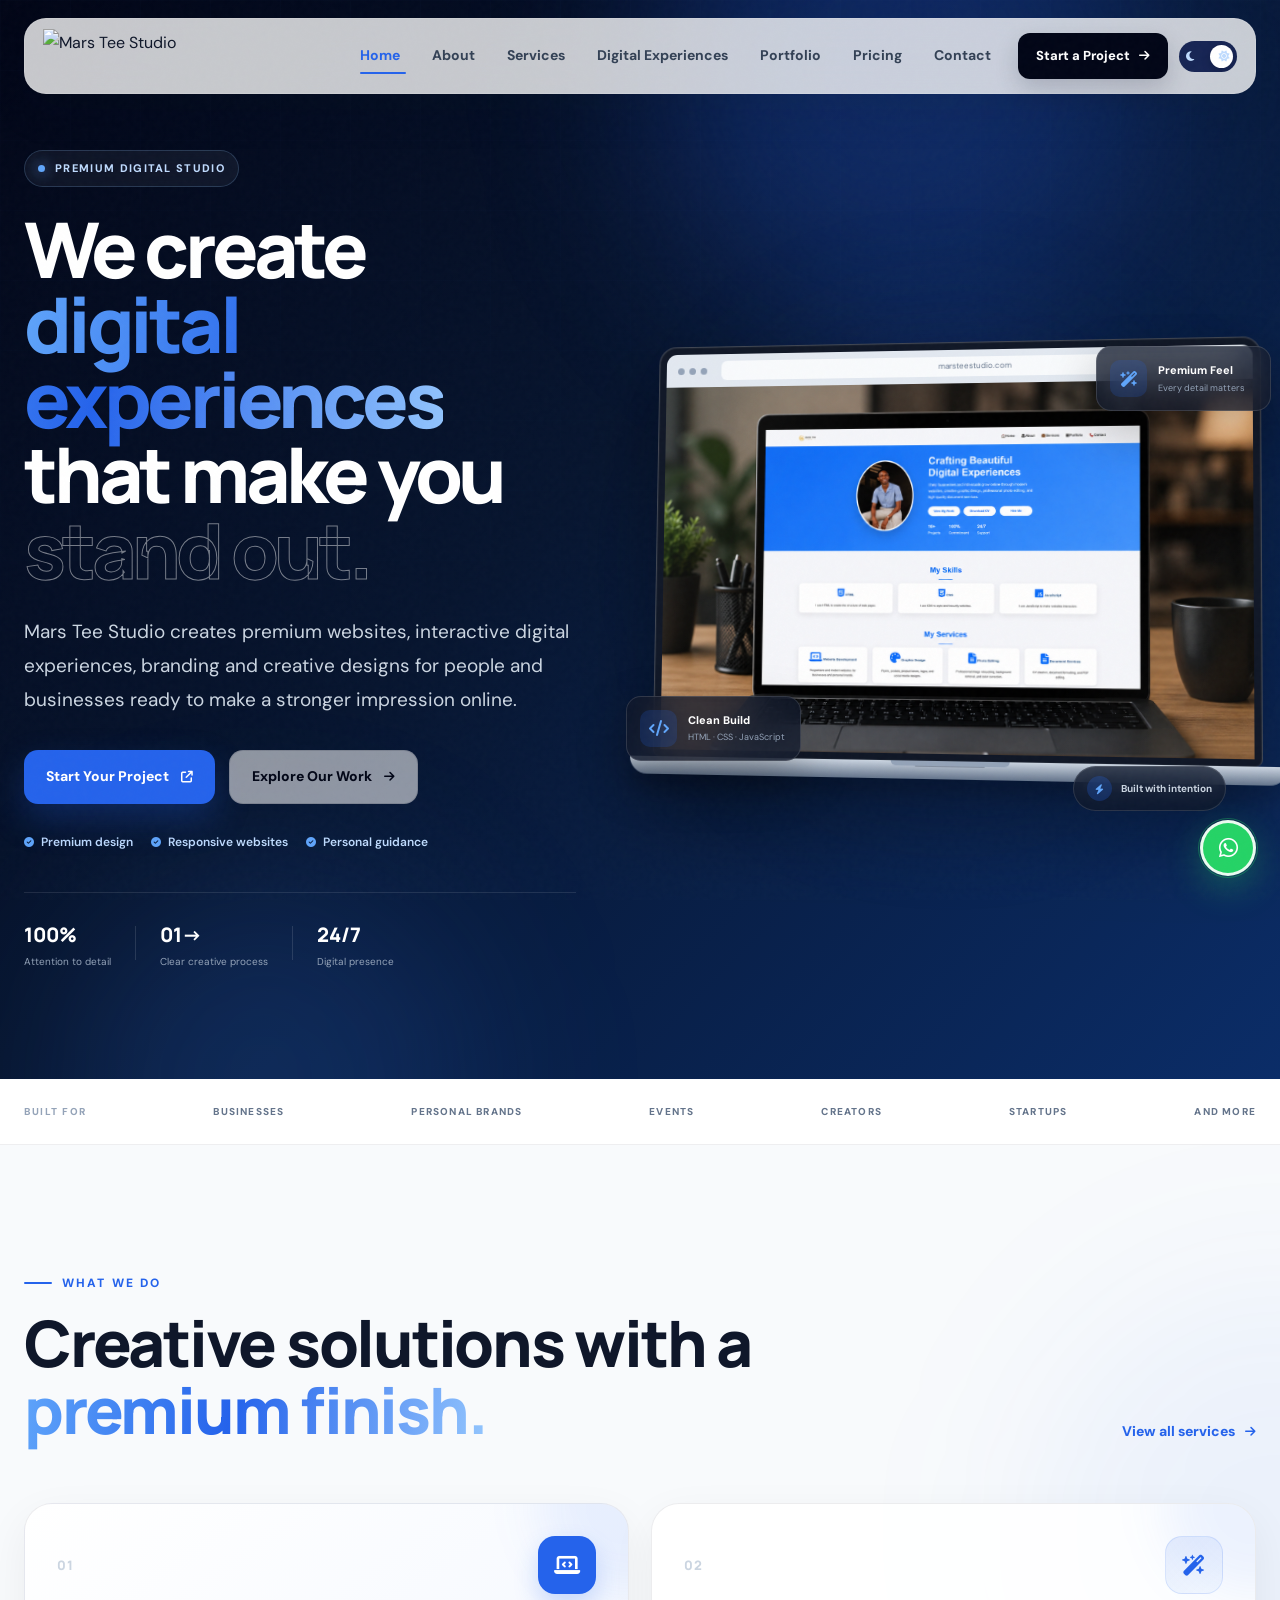
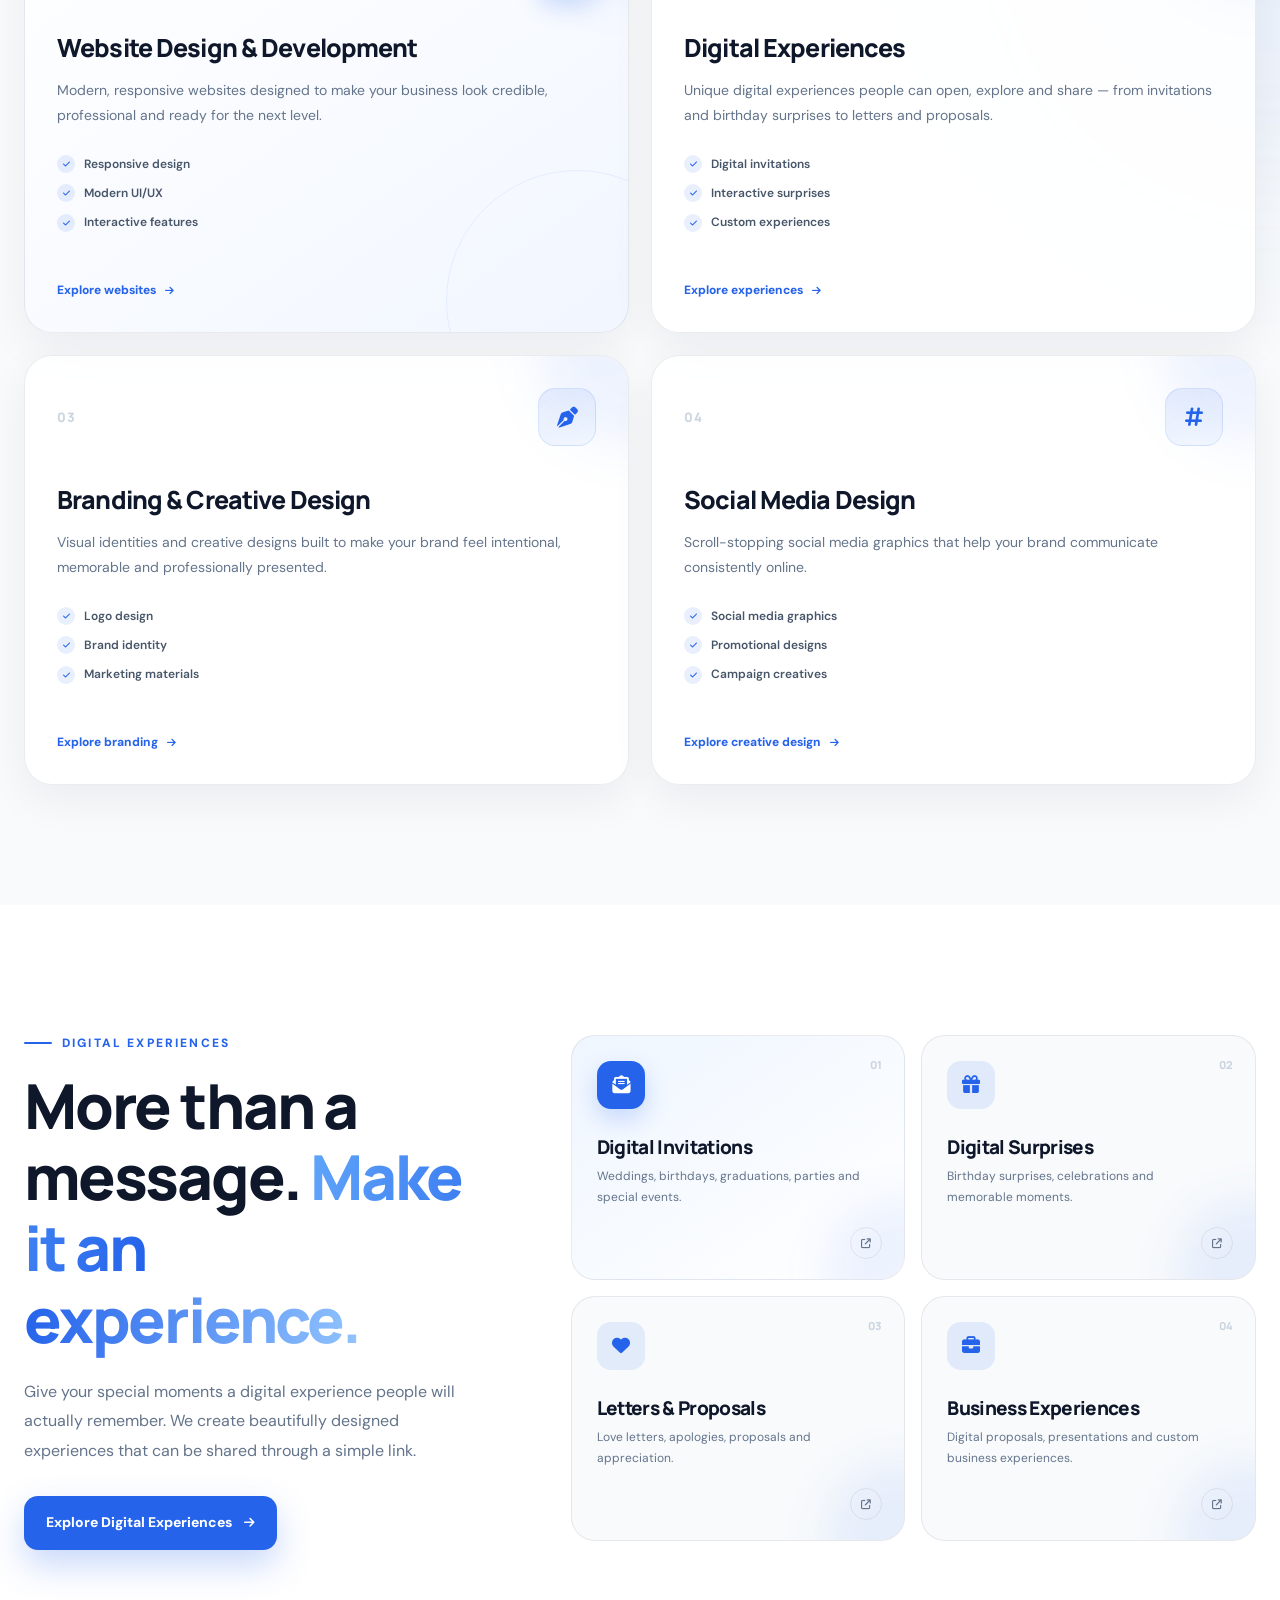
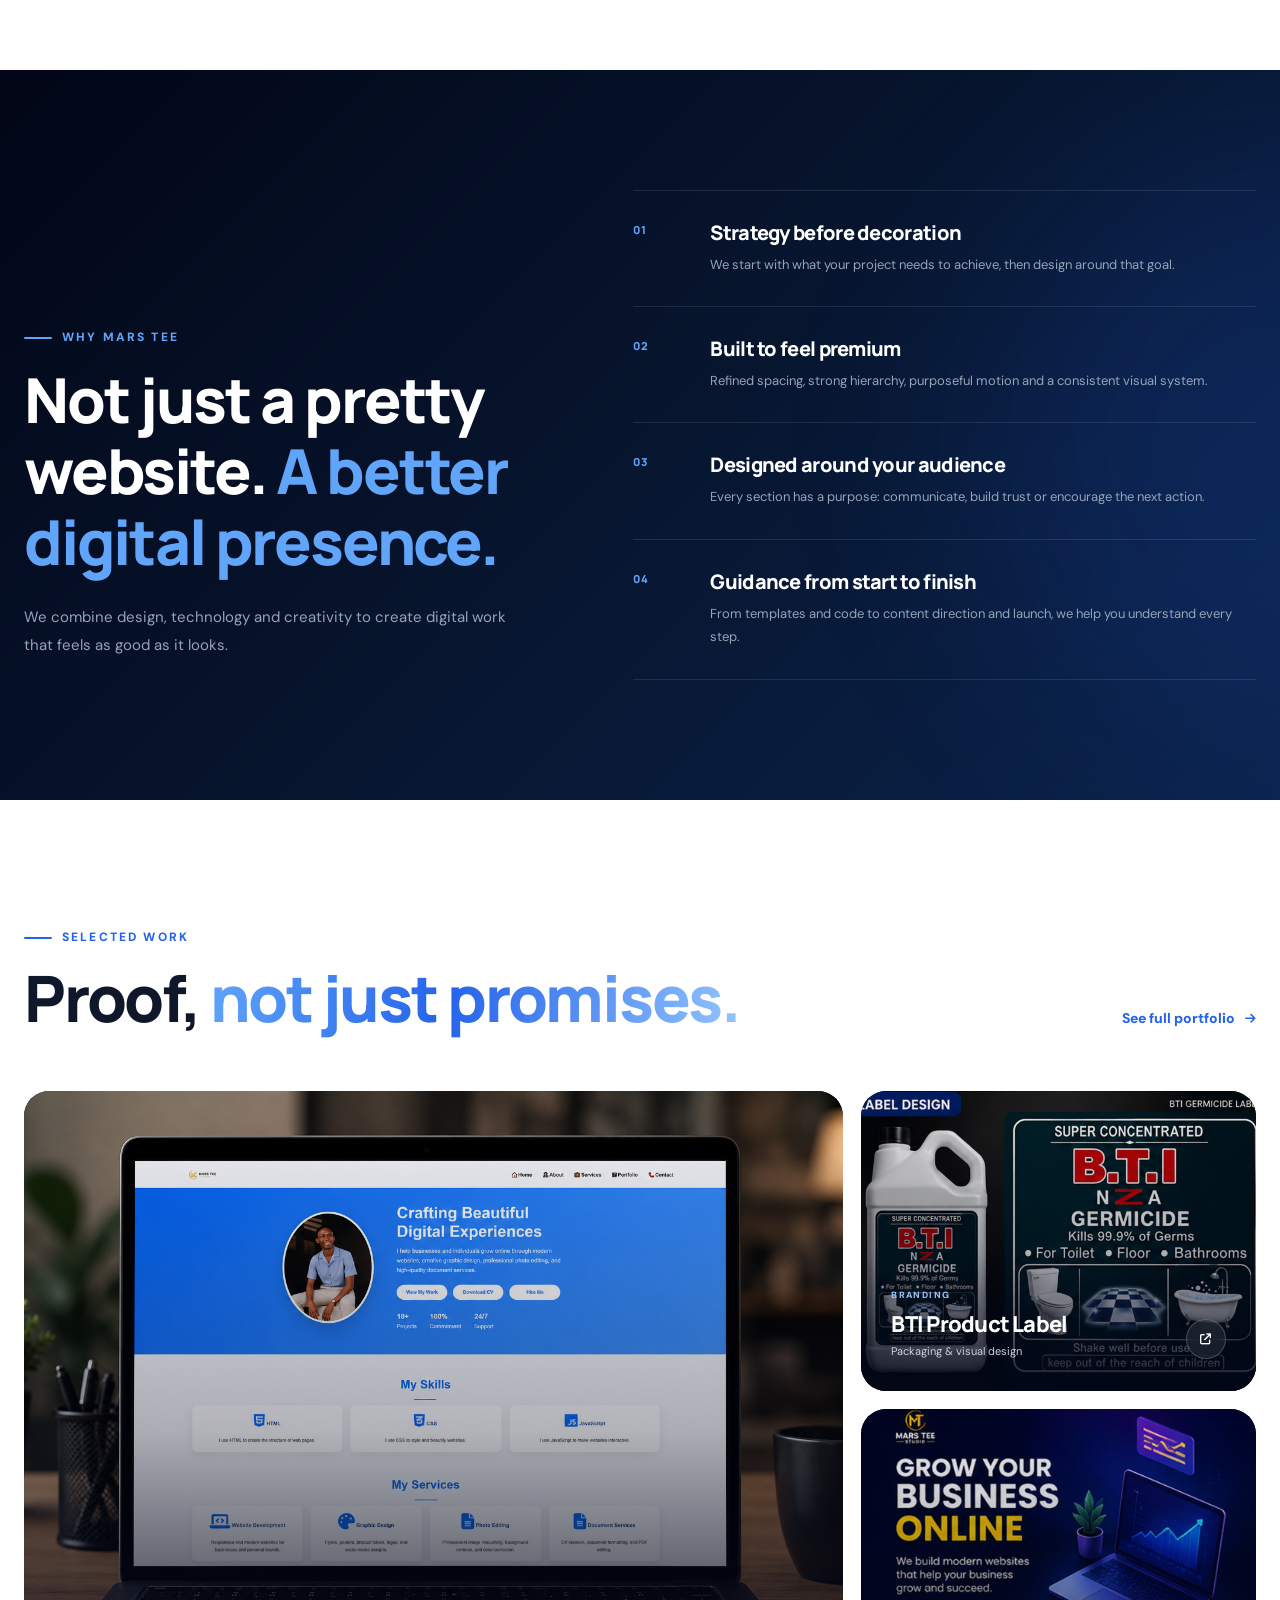
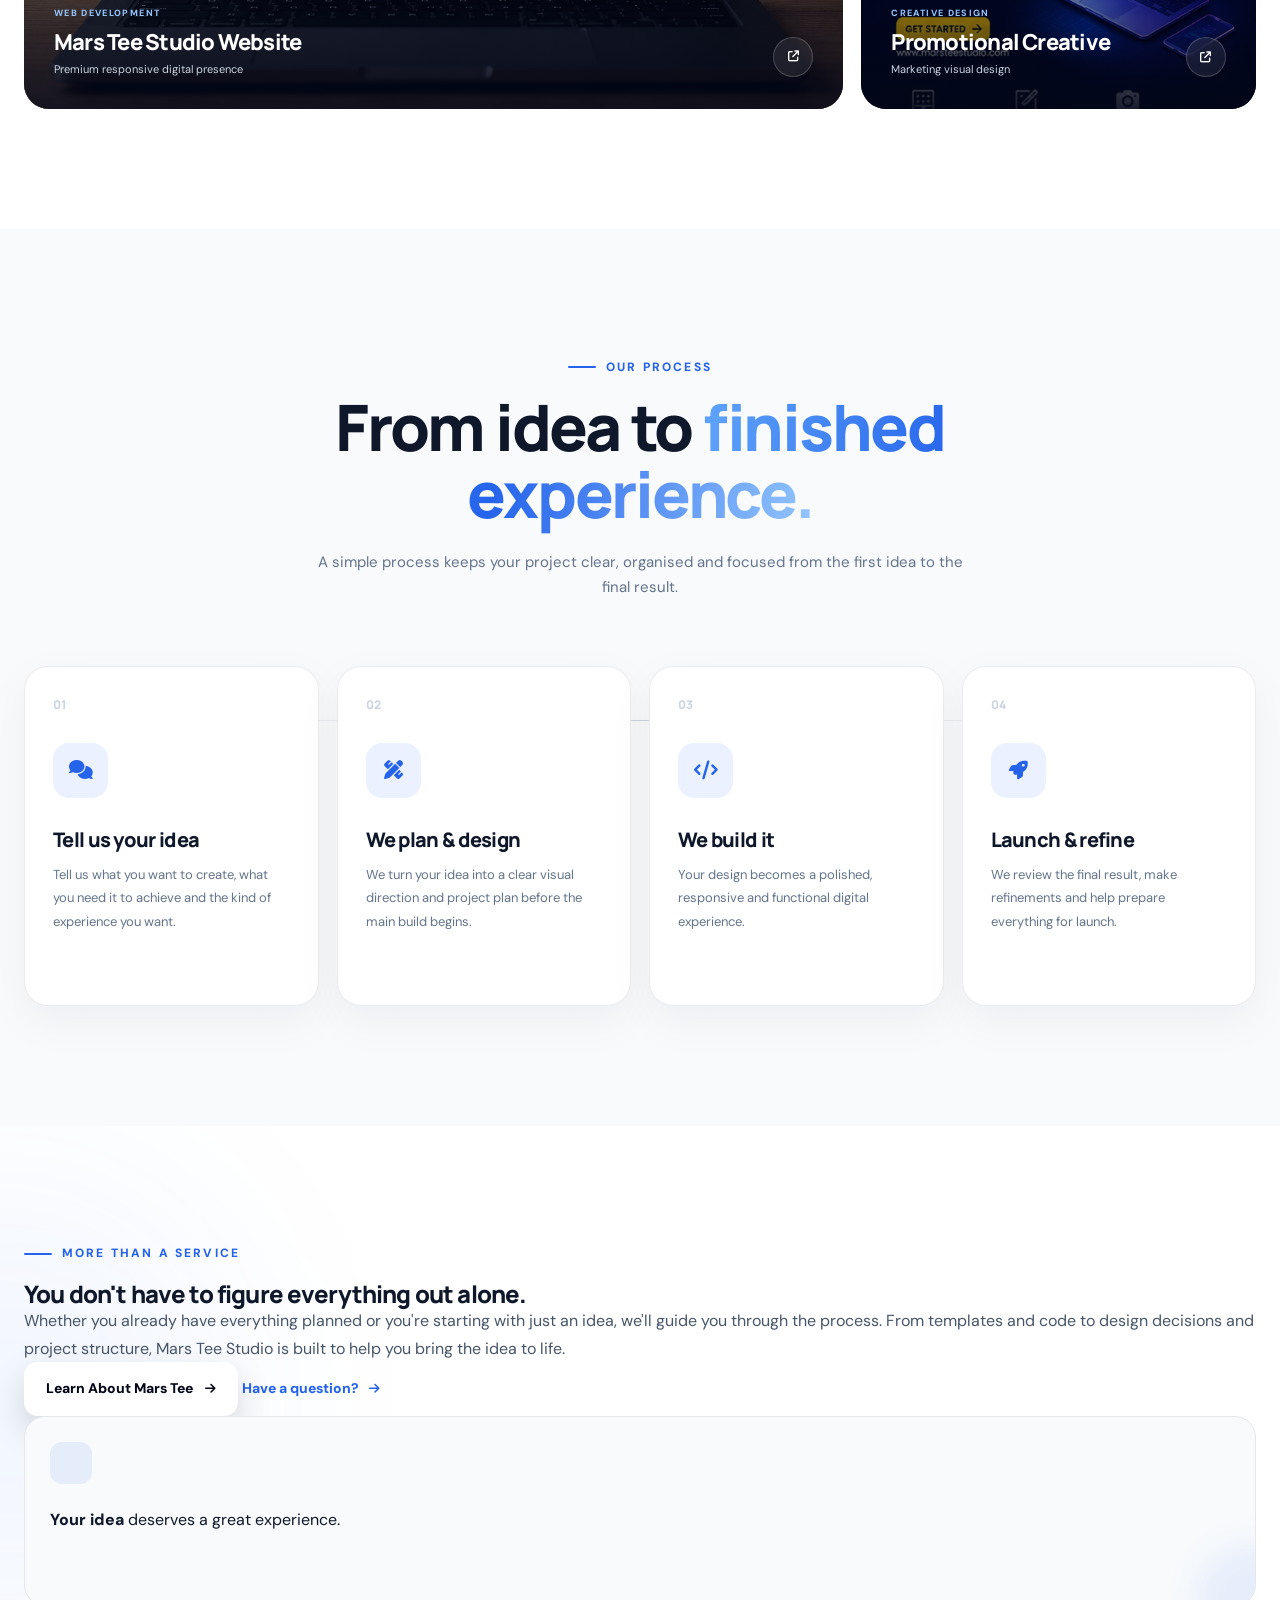
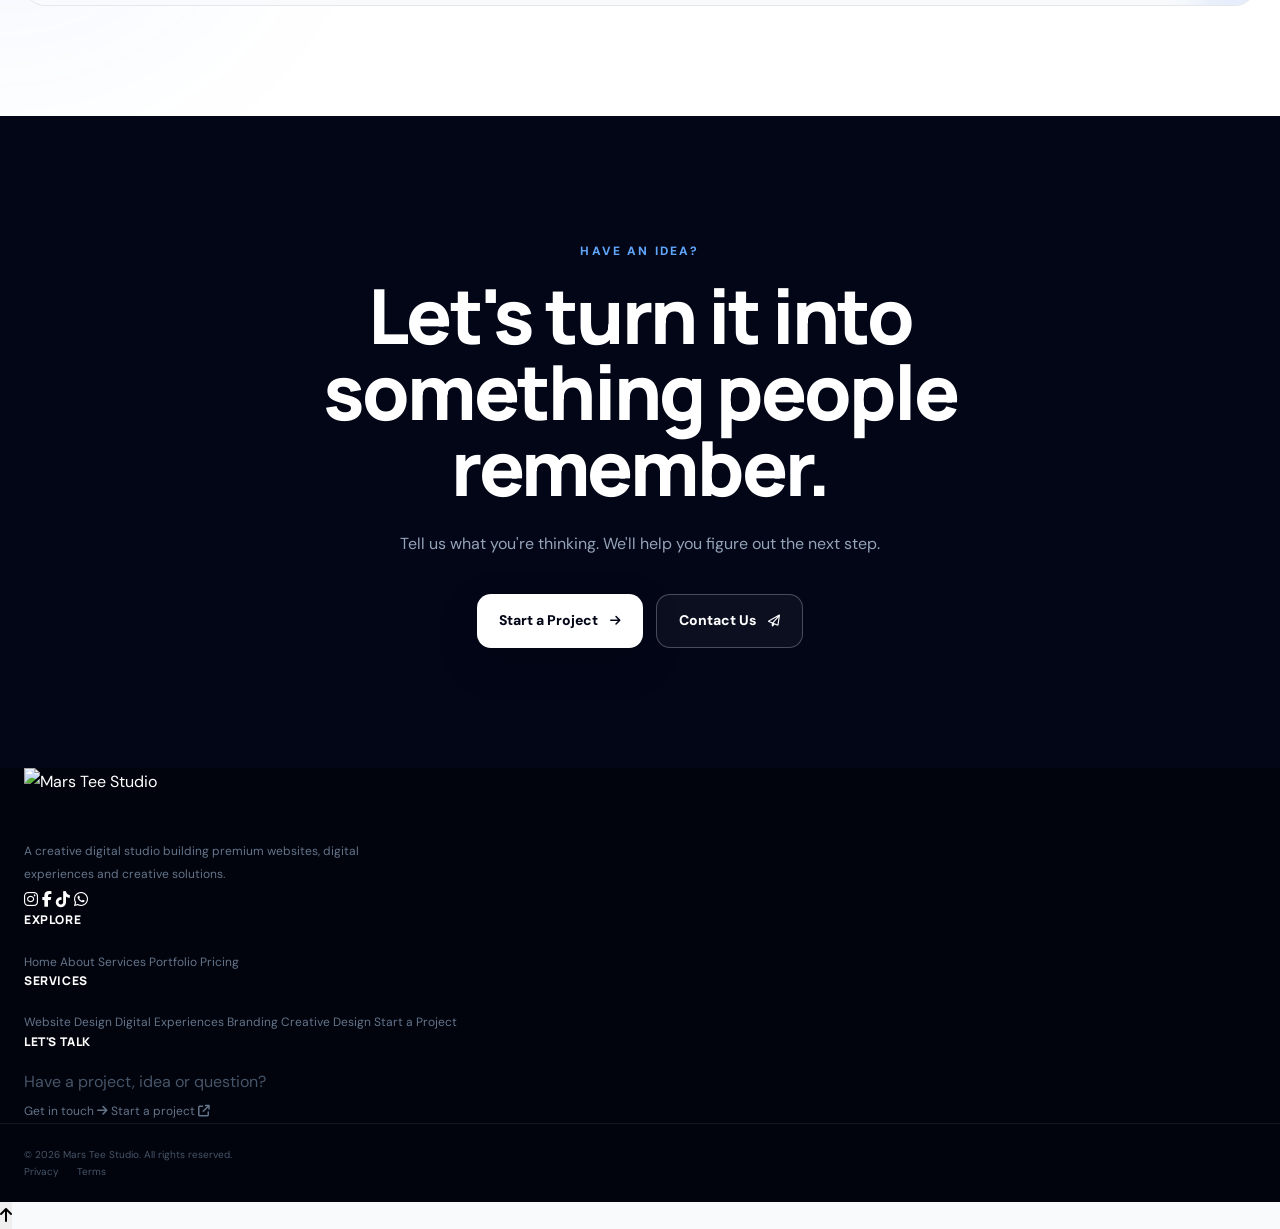
==== commit d5931196: "Add files via upload" ====
--- a/index.html
+++ b/index.html
@@ -1,78 +1,2206 @@
-<!DOCTYPE html><html lang="en"><head><meta charset="UTF-8">
-<meta name="viewport" content="width=device-width, initial-scale=1.0">
-<meta name="theme-color" content="#07152f">
-<meta name="description" content="Mars Tee Studio creates premium websites, digital experiences, branding and creative digital solutions for modern businesses and individuals worldwide.">
-<meta name="author" content="Mars Tee Studio">
-<link rel="icon" href="images/favicon.png" type="image/png">
-<link rel="preconnect" href="https://fonts.googleapis.com">
-<link rel="preconnect" href="https://fonts.gstatic.com" crossorigin>
-<link href="https://fonts.googleapis.com/css2?family=DM+Sans:wght@400;500;600;700&family=Manrope:wght@500;600;700;800&display=swap" rel="stylesheet">
-<link rel="stylesheet" href="https://cdnjs.cloudflare.com/ajax/libs/font-awesome/6.7.2/css/all.min.css">
-<link rel="stylesheet" href="style.css"><title>Mars Tee Studio | Premium Websites & Digital Experiences</title></head><body><header class="site-header" id="site-header">
-  <nav class="nav shell" aria-label="Main navigation">
-    <a class="brand" href="index.html" aria-label="Mars Tee Studio home">
-      <img src="images/mars-tee-logo.png" alt="Mars Tee Studio">
+<!DOCTYPE html>
+<html lang="en">
+
+<head>
+
+    <!-- =========================
+         BASIC PAGE INFORMATION
+    ========================== -->
+
+    <meta charset="UTF-8">
+
+    <meta name="viewport" content="width=device-width, initial-scale=1.0">
+
+    <meta
+        name="theme-color"
+        content="#020817"
+    >
+
+    <meta
+        name="author"
+        content="Mars Tee Studio"
+    >
+
+    <meta
+        name="description"
+        content="Mars Tee Studio creates premium websites, digital experiences, branding and creative digital solutions for businesses, brands and individuals."
+    >
+
+    <meta
+        name="keywords"
+        content="Mars Tee Studio, web design, web development, digital experiences, branding, graphic design, Nigeria, creative studio"
+    >
+
+    <!-- =========================
+         PAGE TITLE
+    ========================== -->
+
+    <title>
+        Mars Tee Studio | Premium Digital Studio
+    </title>
+
+
+    <!-- =========================
+         FAVICON
+    ========================== -->
+
+    <link
+        rel="icon"
+        href="images/favicon.png"
+        type="image/png"
+    >
+
+
+    <!-- =========================
+         GOOGLE FONTS
+    ========================== -->
+
+    <link
+        rel="preconnect"
+        href="https://fonts.googleapis.com"
+    >
+
+    <link
+        rel="preconnect"
+        href="https://fonts.gstatic.com"
+        crossorigin
+    >
+
+    <link
+        href="https://fonts.googleapis.com/css2?family=DM+Sans:wght@400;500;600;700&family=Manrope:wght@400;500;600;700;800&display=swap"
+        rel="stylesheet"
+    >
+
+
+    <!-- =========================
+         FONT AWESOME
+    ========================== -->
+
+    <link
+        rel="stylesheet"
+        href="https://cdnjs.cloudflare.com/ajax/libs/font-awesome/6.7.2/css/all.min.css"
+    >
+
+
+    <!-- =========================
+         MAIN CSS
+    ========================== -->
+
+    <link
+        rel="stylesheet"
+        href="style.css"
+    >
+
+</head>
+
+
+<body>
+
+
+    <!-- =========================
+         BACKGROUND EFFECT
+    ========================== -->
+
+    <div class="noise"></div>
+
+
+    <!-- =========================
+         HEADER / NAVIGATION
+    ========================== -->
+
+    <header class="site-header">
+
+        <nav
+            class="nav shell"
+            aria-label="Main navigation"
+        >
+
+
+            <!-- =====================
+                 BRAND
+            ====================== -->
+
+            <a
+                href="index.html"
+                class="brand"
+                aria-label="Mars Tee Studio Home"
+            >
+
+                <!-- Dark / main logo -->
+
+                <img
+                    src="images/mars-tee-logo-transparent.png"
+                    class="brand-dark"
+                    alt="Mars Tee Studio"
+                >
+
+
+                <!-- Light version -->
+
+                <img
+                    src="images/mars-tee-logo-light.png"
+                    class="brand-light"
+                    alt="Mars Tee Studio"
+                >
+
+            </a>
+
+
+
+            <!-- =====================
+                 MOBILE MENU BUTTON
+            ====================== -->
+
+            <button
+                class="nav-toggle"
+                id="nav-toggle"
+                type="button"
+                aria-label="Open navigation menu"
+                aria-expanded="false"
+                aria-controls="nav-menu"
+            >
+
+                <i class="fa-solid fa-bars"></i>
+
+            </button>
+
+
+
+            <!-- =====================
+                 NAVIGATION MENU
+            ====================== -->
+
+            <div
+                class="nav-menu"
+                id="nav-menu"
+            >
+
+                <a
+                    href="index.html"
+                    class="active"
+                >
+                    Home
+                </a>
+
+
+                <a href="about.html">
+                    About
+                </a>
+
+
+                <a href="services.html">
+                    Services
+                </a>
+
+
+                <a href="digital-experiences.html">
+                    Digital Experiences
+                </a>
+
+
+                <a href="portfolio.html">
+                    Portfolio
+                </a>
+
+
+                <a href="pricing.html">
+                    Pricing
+                </a>
+
+
+                <a href="contact.html">
+                    Contact
+                </a>
+
+
+
+                <!-- =================
+                     MAIN CTA
+                ================== -->
+
+                <a
+                    href="quote.html"
+                    class="nav-cta"
+                >
+
+                    Start a Project
+
+                    <i class="fa-solid fa-arrow-right"></i>
+
+                </a>
+
+
+
+                <!-- =================
+                     THEME SWITCH
+                ================== -->
+
+                <label
+                    class="theme-switch"
+                    for="theme-toggle"
+                    title="Toggle dark mode"
+                >
+
+                    <input
+                        type="checkbox"
+                        id="theme-toggle"
+                        checked
+                    >
+
+                    <span class="theme-switch-track">
+
+                        <i class="fa-solid fa-moon"></i>
+
+                        <i class="fa-solid fa-sun"></i>
+
+                        <span class="theme-switch-thumb"></span>
+
+                    </span>
+
+                </label>
+
+            </div>
+
+        </nav>
+
+    </header>
+
+
+
+    <!-- =========================
+         MAIN CONTENT
+    ========================== -->
+
+    <main>
+
+
+        <!-- =========================
+             HERO SECTION
+        ========================== -->
+
+        <section
+            class="hero"
+            id="home"
+        >
+
+            <div class="hero-background">
+
+                <div class="hero-glow hero-glow-one"></div>
+
+                <div class="hero-glow hero-glow-two"></div>
+
+                <div class="hero-grid"></div>
+
+            </div>
+
+
+
+            <div class="shell hero-inner">
+
+
+                <!-- =====================
+                     HERO CONTENT
+                ====================== -->
+
+                <div class="hero-copy reveal">
+
+
+                    <!-- Small introduction -->
+
+                    <div class="eyebrow">
+
+                        <span class="eyebrow-dot"></span>
+
+                        <span>
+                            Premium Digital Studio
+                        </span>
+
+                    </div>
+
+
+
+                    <!-- Main heading -->
+
+                    <h1>
+
+                        We create
+
+                        <span class="gradient-text">
+                            digital experiences
+                        </span>
+
+                        that make you
+
+                        <span class="hero-outline">
+                            stand out.
+                        </span>
+
+                    </h1>
+
+
+
+                    <!-- Description -->
+
+                    <p class="hero-text">
+
+                        Mars Tee Studio creates premium websites,
+                        interactive digital experiences, branding and
+                        creative designs for people and businesses
+                        ready to make a stronger impression online.
+
+                    </p>
+
+
+
+                    <!-- =================
+                         HERO BUTTONS
+                    ================== -->
+
+                    <div class="hero-actions">
+
+
+                        <a
+                            href="quote.html"
+                            class="btn btn-primary"
+                        >
+
+                            Start Your Project
+
+                            <span class="btn-icon">
+
+                                <i class="fa-solid fa-arrow-up-right-from-square"></i>
+
+                            </span>
+
+                        </a>
+
+
+
+                        <a
+                            href="portfolio.html"
+                            class="btn btn-ghost"
+                        >
+
+                            Explore Our Work
+
+                            <span class="btn-icon">
+
+                                <i class="fa-solid fa-arrow-right"></i>
+
+                            </span>
+
+                        </a>
+
+                    </div>
+
+
+
+                    <!-- =================
+                         TRUST POINTS
+                    ================== -->
+
+                    <div class="hero-proof">
+
+
+                        <span>
+
+                            <i class="fa-solid fa-circle-check"></i>
+
+                            Premium design
+
+                        </span>
+
+
+                        <span>
+
+                            <i class="fa-solid fa-circle-check"></i>
+
+                            Responsive websites
+
+                        </span>
+
+
+                        <span>
+
+                            <i class="fa-solid fa-circle-check"></i>
+
+                            Personal guidance
+
+                        </span>
+
+                    </div>
+
+
+
+                    <!-- =================
+                         HERO STATS
+                    ================== -->
+
+                    <div class="stats">
+
+
+                        <div class="stat">
+
+                            <strong>
+                                100%
+                            </strong>
+
+                            <span>
+                                Attention to detail
+                            </span>
+
+                        </div>
+
+
+
+                        <div class="stat-divider"></div>
+
+
+
+                        <div class="stat">
+
+                            <strong>
+                                01→
+                            </strong>
+
+                            <span>
+                                Clear creative process
+                            </span>
+
+                        </div>
+
+
+
+                        <div class="stat-divider"></div>
+
+
+
+                        <div class="stat">
+
+                            <strong>
+                                24/7
+                            </strong>
+
+                            <span>
+                                Digital presence
+                            </span>
+
+                        </div>
+
+                    </div>
+
+                </div>
+
+
+
+                <!-- =========================
+                     HERO VISUAL
+                ========================== -->
+
+                <div
+                    class="hero-visual reveal reveal-delay"
+                    aria-label="Mars Tee Studio website preview"
+                >
+
+
+                    <!-- Glow -->
+
+                    <div class="hero-glow-orb"></div>
+
+
+
+                    <!-- Decorative orbit -->
+
+                    <div class="hero-orbit orbit-one"></div>
+
+                    <div class="hero-orbit orbit-two"></div>
+
+
+
+                    <!-- =====================
+                         MAIN WEBSITE MOCKUP
+                    ====================== -->
+
+                    <div class="laptop">
+
+
+                        <div class="laptop-screen">
+
+
+                            <!-- Browser top -->
+
+                            <div class="browser-bar">
+
+                                <div class="browser-dots">
+
+                                    <span></span>
+                                    <span></span>
+                                    <span></span>
+
+                                </div>
+
+
+                                <div class="browser-address">
+
+                                    marsteestudio.com
+
+                                </div>
+
+                            </div>
+
+
+
+                            <!-- Website preview -->
+
+                            <div class="laptop-preview">
+
+                                <img
+                                    src="images/website.png"
+                                    alt="Mars Tee Studio website preview"
+                                >
+
+                            </div>
+
+                        </div>
+
+
+
+                        <!-- Laptop base -->
+
+                        <div class="laptop-base">
+
+                            <div class="laptop-base-line"></div>
+
+                        </div>
+
+                    </div>
+
+
+
+                    <!-- =====================
+                         FLOATING CARD ONE
+                    ====================== -->
+
+                    <div class="floating-card float-one">
+
+                        <div class="floating-icon">
+
+                            <i class="fa-solid fa-wand-magic-sparkles"></i>
+
+                        </div>
+
+                        <div>
+
+                            <strong>
+                                Premium Feel
+                            </strong>
+
+                            <small>
+                                Every detail matters
+                            </small>
+
+                        </div>
+
+                    </div>
+
+
+
+                    <!-- =====================
+                         FLOATING CARD TWO
+                    ====================== -->
+
+                    <div class="floating-card float-two">
+
+                        <div class="floating-icon">
+
+                            <i class="fa-solid fa-code"></i>
+
+                        </div>
+
+                        <div>
+
+                            <strong>
+                                Clean Build
+                            </strong>
+
+                            <small>
+                                HTML · CSS · JavaScript
+                            </small>
+
+                        </div>
+
+                    </div>
+
+
+
+                    <!-- =====================
+                         SMALL FLOATING BADGE
+                    ====================== -->
+
+                    <div class="hero-badge">
+
+                        <span class="hero-badge-icon">
+
+                            <i class="fa-solid fa-bolt"></i>
+
+                        </span>
+
+                        <span>
+
+                            Built with intention
+
+                        </span>
+
+                    </div>
+
+                </div>
+
+            </div>
+
+        </section>
+
+
+
+        <!-- =========================
+             TRUST STRIP
+        ========================== -->
+
+        <section class="trust-strip">
+
+            <div class="shell trust-inner">
+
+                <span class="trust-label">
+                    BUILT FOR
+                </span>
+
+
+                <span>
+                    BUSINESSES
+                </span>
+
+
+                <span>
+                    PERSONAL BRANDS
+                </span>
+
+
+                <span>
+                    EVENTS
+                </span>
+
+
+                <span>
+                    CREATORS
+                </span>
+
+
+                <span>
+                    STARTUPS
+                </span>
+
+
+                <span>
+                    AND MORE
+                </span>
+
+            </div>
+
+        </section>
+
+                <!-- =========================
+             SERVICES SECTION
+        ========================== -->
+
+        <section
+            class="section services-section"
+            id="services"
+        >
+
+            <div class="shell">
+
+
+                <!-- Section heading -->
+
+                <div class="section-head reveal">
+
+                    <div>
+
+                        <span class="section-kicker">
+                            WHAT WE DO
+                        </span>
+
+                        <h2>
+
+                            Creative solutions with a
+
+                            <span class="gradient-text">
+                                premium finish.
+                            </span>
+
+                        </h2>
+
+                    </div>
+
+
+                    <a
+                        href="services.html"
+                        class="text-link"
+                    >
+
+                        View all services
+
+                        <i class="fa-solid fa-arrow-right"></i>
+
+                    </a>
+
+                </div>
+
+
+
+                <!-- =====================
+                     SERVICE CARDS
+                ====================== -->
+
+                <div class="service-grid">
+
+
+                    <!-- WEBSITE -->
+
+                    <article
+                        class="service-card service-feature reveal"
+                    >
+
+                        <div class="service-top">
+
+                            <span class="card-number">
+                                01
+                            </span>
+
+                            <div class="service-icon">
+
+                                <i class="fa-solid fa-laptop-code"></i>
+
+                            </div>
+
+                        </div>
+
+
+                        <h3>
+                            Website Design & Development
+                        </h3>
+
+
+                        <p>
+
+                            Modern, responsive websites designed
+                            to make your business look credible,
+                            professional and ready for the next level.
+
+                        </p>
+
+
+                        <ul class="service-points">
+
+                            <li>
+                                <i class="fa-solid fa-check"></i>
+                                Responsive design
+                            </li>
+
+                            <li>
+                                <i class="fa-solid fa-check"></i>
+                                Modern UI/UX
+                            </li>
+
+                            <li>
+                                <i class="fa-solid fa-check"></i>
+                                Interactive features
+                            </li>
+
+                        </ul>
+
+
+                        <a
+                            href="services.html#websites"
+                            class="service-link"
+                        >
+
+                            Explore websites
+
+                            <i class="fa-solid fa-arrow-right"></i>
+
+                        </a>
+
+                    </article>
+
+
+
+                    <!-- DIGITAL EXPERIENCES -->
+
+                    <article
+                        class="service-card reveal"
+                    >
+
+                        <div class="service-top">
+
+                            <span class="card-number">
+                                02
+                            </span>
+
+                            <div class="service-icon">
+
+                                <i class="fa-solid fa-wand-magic-sparkles"></i>
+
+                            </div>
+
+                        </div>
+
+
+                        <h3>
+                            Digital Experiences
+                        </h3>
+
+
+                        <p>
+
+                            Unique digital experiences people
+                            can open, explore and share — from
+                            invitations and birthday surprises
+                            to letters and proposals.
+
+                        </p>
+
+
+                        <ul class="service-points">
+
+                            <li>
+                                <i class="fa-solid fa-check"></i>
+                                Digital invitations
+                            </li>
+
+                            <li>
+                                <i class="fa-solid fa-check"></i>
+                                Interactive surprises
+                            </li>
+
+                            <li>
+                                <i class="fa-solid fa-check"></i>
+                                Custom experiences
+                            </li>
+
+                        </ul>
+
+
+                        <a
+                            href="digital-experiences.html"
+                            class="service-link"
+                        >
+
+                            Explore experiences
+
+                            <i class="fa-solid fa-arrow-right"></i>
+
+                        </a>
+
+                    </article>
+
+
+
+                    <!-- BRANDING -->
+
+                    <article
+                        class="service-card reveal"
+                    >
+
+                        <div class="service-top">
+
+                            <span class="card-number">
+                                03
+                            </span>
+
+                            <div class="service-icon">
+
+                                <i class="fa-solid fa-pen-nib"></i>
+
+                            </div>
+
+                        </div>
+
+
+                        <h3>
+                            Branding & Creative Design
+                        </h3>
+
+
+                        <p>
+
+                            Visual identities and creative
+                            designs built to make your brand
+                            feel intentional, memorable and
+                            professionally presented.
+
+                        </p>
+
+
+                        <ul class="service-points">
+
+                            <li>
+                                <i class="fa-solid fa-check"></i>
+                                Logo design
+                            </li>
+
+                            <li>
+                                <i class="fa-solid fa-check"></i>
+                                Brand identity
+                            </li>
+
+                            <li>
+                                <i class="fa-solid fa-check"></i>
+                                Marketing materials
+                            </li>
+
+                        </ul>
+
+
+                        <a
+                            href="services.html#branding"
+                            class="service-link"
+                        >
+
+                            Explore branding
+
+                            <i class="fa-solid fa-arrow-right"></i>
+
+                        </a>
+
+                    </article>
+
+
+
+                    <!-- SOCIAL MEDIA -->
+
+                    <article
+                        class="service-card reveal"
+                    >
+
+                        <div class="service-top">
+
+                            <span class="card-number">
+                                04
+                            </span>
+
+                            <div class="service-icon">
+
+                                <i class="fa-solid fa-hashtag"></i>
+
+                            </div>
+
+                        </div>
+
+
+                        <h3>
+                            Social Media Design
+                        </h3>
+
+
+                        <p>
+
+                            Scroll-stopping social media
+                            graphics that help your brand
+                            communicate consistently online.
+
+                        </p>
+
+
+                        <ul class="service-points">
+
+                            <li>
+                                <i class="fa-solid fa-check"></i>
+                                Social media graphics
+                            </li>
+
+                            <li>
+                                <i class="fa-solid fa-check"></i>
+                                Promotional designs
+                            </li>
+
+                            <li>
+                                <i class="fa-solid fa-check"></i>
+                                Campaign creatives
+                            </li>
+
+                        </ul>
+
+
+                        <a
+                            href="services.html#creative"
+                            class="service-link"
+                        >
+
+                            Explore creative design
+
+                            <i class="fa-solid fa-arrow-right"></i>
+
+                        </a>
+
+                    </article>
+
+                </div>
+
+            </div>
+
+        </section>
+
+
+
+        <!-- =========================
+             DIGITAL EXPERIENCES
+        ========================== -->
+
+        <section
+            class="section experience-section"
+            id="digital-experiences"
+        >
+
+            <div class="shell experience-layout">
+
+
+                <!-- Left content -->
+
+                <div class="experience-copy reveal">
+
+                    <span class="section-kicker">
+                        DIGITAL EXPERIENCES
+                    </span>
+
+
+                    <h2>
+
+                        More than a message.
+
+                        <span class="gradient-text">
+                            Make it an experience.
+                        </span>
+
+                    </h2>
+
+
+                    <p>
+
+                        Give your special moments a digital
+                        experience people will actually remember.
+
+                        We create beautifully designed experiences
+                        that can be shared through a simple link.
+
+                    </p>
+
+
+                    <a
+                        href="digital-experiences.html"
+                        class="btn btn-primary"
+                    >
+
+                        Explore Digital Experiences
+
+                        <i class="fa-solid fa-arrow-right"></i>
+
+                    </a>
+
+                </div>
+
+
+
+                <!-- Experience cards -->
+
+                <div class="experience-showcase reveal">
+
+
+                    <div class="experience-card experience-main">
+
+                        <span class="experience-number">
+                            01
+                        </span>
+
+                        <i class="fa-solid fa-envelope-open-text"></i>
+
+                        <h3>
+                            Digital Invitations
+                        </h3>
+
+                        <p>
+                            Weddings, birthdays, graduations,
+                            parties and special events.
+                        </p>
+
+                        <span class="experience-arrow">
+                            <i class="fa-solid fa-arrow-up-right-from-square"></i>
+                        </span>
+
+                    </div>
+
+
+
+                    <div class="experience-card">
+
+                        <span class="experience-number">
+                            02
+                        </span>
+
+                        <i class="fa-solid fa-gift"></i>
+
+                        <h3>
+                            Digital Surprises
+                        </h3>
+
+                        <p>
+                            Birthday surprises, celebrations
+                            and memorable moments.
+                        </p>
+
+                        <span class="experience-arrow">
+                            <i class="fa-solid fa-arrow-up-right-from-square"></i>
+                        </span>
+
+                    </div>
+
+
+
+                    <div class="experience-card">
+
+                        <span class="experience-number">
+                            03
+                        </span>
+
+                        <i class="fa-solid fa-heart"></i>
+
+                        <h3>
+                            Letters & Proposals
+                        </h3>
+
+                        <p>
+                            Love letters, apologies,
+                            proposals and appreciation.
+                        </p>
+
+                        <span class="experience-arrow">
+                            <i class="fa-solid fa-arrow-up-right-from-square"></i>
+                        </span>
+
+                    </div>
+
+
+
+                    <div class="experience-card">
+
+                        <span class="experience-number">
+                            04
+                        </span>
+
+                        <i class="fa-solid fa-briefcase"></i>
+
+                        <h3>
+                            Business Experiences
+                        </h3>
+
+                        <p>
+                            Digital proposals, presentations
+                            and custom business experiences.
+                        </p>
+
+                        <span class="experience-arrow">
+                            <i class="fa-solid fa-arrow-up-right-from-square"></i>
+                        </span>
+
+                    </div>
+
+                </div>
+
+            </div>
+
+        </section>
+
+
+
+        <!-- =========================
+             WHY MARS TEE
+        ========================== -->
+
+        <section class="section section-dark why-section">
+
+            <div class="shell split-section">
+
+
+                <!-- Heading -->
+
+                <div class="why-heading reveal">
+
+                    <span class="section-kicker light">
+                        WHY MARS TEE
+                    </span>
+
+
+                    <h2>
+
+                        Not just a pretty website.
+
+                        <span class="blue-text">
+                            A better digital presence.
+                        </span>
+
+                    </h2>
+
+
+                    <p>
+
+                        We combine design, technology and
+                        creativity to create digital work
+                        that feels as good as it looks.
+
+                    </p>
+
+                </div>
+
+
+
+                <!-- Features -->
+
+                <div class="feature-list">
+
+
+                    <div class="feature-item reveal">
+
+                        <span class="feature-number">
+                            01
+                        </span>
+
+                        <div>
+
+                            <h3>
+                                Strategy before decoration
+                            </h3>
+
+                            <p>
+
+                                We start with what your project
+                                needs to achieve, then design
+                                around that goal.
+
+                            </p>
+
+                        </div>
+
+                    </div>
+
+
+
+                    <div class="feature-item reveal">
+
+                        <span class="feature-number">
+                            02
+                        </span>
+
+                        <div>
+
+                            <h3>
+                                Built to feel premium
+                            </h3>
+
+                            <p>
+
+                                Refined spacing, strong hierarchy,
+                                purposeful motion and a consistent
+                                visual system.
+
+                            </p>
+
+                        </div>
+
+                    </div>
+
+
+
+                    <div class="feature-item reveal">
+
+                        <span class="feature-number">
+                            03
+                        </span>
+
+                        <div>
+
+                            <h3>
+                                Designed around your audience
+                            </h3>
+
+                            <p>
+
+                                Every section has a purpose:
+                                communicate, build trust or
+                                encourage the next action.
+
+                            </p>
+
+                        </div>
+
+                    </div>
+
+
+
+                    <div class="feature-item reveal">
+
+                        <span class="feature-number">
+                            04
+                        </span>
+
+                        <div>
+
+                            <h3>
+                                Guidance from start to finish
+                            </h3>
+
+                            <p>
+
+                                From templates and code to content
+                                direction and launch, we help you
+                                understand every step.
+
+                            </p>
+
+                        </div>
+
+                    </div>
+
+                </div>
+
+            </div>
+
+        </section>
+
+
+
+        <!-- =========================
+             SELECTED WORK
+        ========================== -->
+
+        <section
+            class="section work-section"
+            id="portfolio"
+        >
+
+            <div class="shell">
+
+
+                <!-- Heading -->
+
+                <div class="section-head reveal">
+
+                    <div>
+
+                        <span class="section-kicker">
+                            SELECTED WORK
+                        </span>
+
+                        <h2>
+
+                            Proof,
+
+                            <span class="gradient-text">
+                                not just promises.
+                            </span>
+
+                        </h2>
+
+                    </div>
+
+
+                    <a
+                        href="portfolio.html"
+                        class="text-link"
+                    >
+
+                        See full portfolio
+
+                        <i class="fa-solid fa-arrow-right"></i>
+
+                    </a>
+
+                </div>
+
+
+
+                <!-- =====================
+                     WORK GRID
+                ====================== -->
+
+                <div class="work-grid">
+
+
+                    <!-- Website project -->
+
+                    <a
+                        href="portfolio.html"
+                        class="work-card work-large reveal"
+                    >
+
+                        <img
+                            src="images/website.png"
+                            alt="Mars Tee Studio website project"
+                            loading="lazy"
+                        >
+
+
+                        <div class="work-overlay">
+
+                            <span>
+                                WEB DEVELOPMENT
+                            </span>
+
+                            <h3>
+                                Mars Tee Studio Website
+                            </h3>
+
+                            <p>
+                                Premium responsive digital presence
+                            </p>
+
+                            <i class="fa-solid fa-arrow-up-right-from-square"></i>
+
+                        </div>
+
+                    </a>
+
+
+
+                    <!-- BTI project -->
+
+                    <a
+                        href="portfolio.html"
+                        class="work-card reveal"
+                    >
+
+                        <img
+                            src="images/bti-label.jpg"
+                            alt="BTI product label design"
+                            loading="lazy"
+                        >
+
+
+                        <div class="work-overlay">
+
+                            <span>
+                                BRANDING
+                            </span>
+
+                            <h3>
+                                BTI Product Label
+                            </h3>
+
+                            <p>
+                                Packaging & visual design
+                            </p>
+
+                            <i class="fa-solid fa-arrow-up-right-from-square"></i>
+
+                        </div>
+
+                    </a>
+
+
+
+                    <!-- Creative project -->
+
+                    <a
+                        href="portfolio.html"
+                        class="work-card reveal"
+                    >
+
+                        <img
+                            src="images/flyer.jpg"
+                            alt="Promotional creative design"
+                            loading="lazy"
+                        >
+
+
+                        <div class="work-overlay">
+
+                            <span>
+                                CREATIVE DESIGN
+                            </span>
+
+                            <h3>
+                                Promotional Creative
+                            </h3>
+
+                            <p>
+                                Marketing visual design
+                            </p>
+
+                            <i class="fa-solid fa-arrow-up-right-from-square"></i>
+
+                        </div>
+
+                    </a>
+
+                </div>
+
+            </div>
+
+        </section>
+
+                <!-- =========================
+             OUR PROCESS
+        ========================== -->
+
+        <section
+            class="section process-section"
+            id="process"
+        >
+
+            <div class="shell">
+
+
+                <!-- Section heading -->
+
+                <div class="section-head centered reveal">
+
+                    <span class="section-kicker">
+                        OUR PROCESS
+                    </span>
+
+                    <h2>
+
+                        From idea to
+
+                        <span class="gradient-text">
+                            finished experience.
+                        </span>
+
+                    </h2>
+
+                    <p>
+
+                        A simple process keeps your project clear,
+                        organised and focused from the first idea
+                        to the final result.
+
+                    </p>
+
+                </div>
+
+
+
+                <!-- =====================
+                     PROCESS STEPS
+                ====================== -->
+
+                <div class="process-grid">
+
+
+                    <!-- Step 01 -->
+
+                    <article class="process-card reveal">
+
+                        <span class="process-number">
+                            01
+                        </span>
+
+
+                        <div class="process-icon">
+
+                            <i class="fa-solid fa-comments"></i>
+
+                        </div>
+
+
+                        <h3>
+                            Tell us your idea
+                        </h3>
+
+
+                        <p>
+
+                            Tell us what you want to create,
+                            what you need it to achieve and
+                            the kind of experience you want.
+
+                        </p>
+
+                    </article>
+
+
+
+                    <!-- Step 02 -->
+
+                    <article class="process-card reveal">
+
+                        <span class="process-number">
+                            02
+                        </span>
+
+
+                        <div class="process-icon">
+
+                            <i class="fa-solid fa-pen-ruler"></i>
+
+                        </div>
+
+
+                        <h3>
+                            We plan & design
+                        </h3>
+
+
+                        <p>
+
+                            We turn your idea into a clear
+                            visual direction and project plan
+                            before the main build begins.
+
+                        </p>
+
+                    </article>
+
+
+
+                    <!-- Step 03 -->
+
+                    <article class="process-card reveal">
+
+                        <span class="process-number">
+                            03
+                        </span>
+
+
+                        <div class="process-icon">
+
+                            <i class="fa-solid fa-code"></i>
+
+                        </div>
+
+
+                        <h3>
+                            We build it
+                        </h3>
+
+
+                        <p>
+
+                            Your design becomes a polished,
+                            responsive and functional digital
+                            experience.
+
+                        </p>
+
+                    </article>
+
+
+
+                    <!-- Step 04 -->
+
+                    <article class="process-card reveal">
+
+                        <span class="process-number">
+                            04
+                        </span>
+
+
+                        <div class="process-icon">
+
+                            <i class="fa-solid fa-rocket"></i>
+
+                        </div>
+
+
+                        <h3>
+                            Launch & refine
+                        </h3>
+
+
+                        <p>
+
+                            We review the final result,
+                            make refinements and help prepare
+                            everything for launch.
+
+                        </p>
+
+                    </article>
+
+                </div>
+
+            </div>
+
+        </section>
+
+
+
+        <!-- =========================
+             PERSONAL GUIDANCE
+        ========================== -->
+
+        <section class="section guidance-section">
+
+            <div class="shell guidance-box">
+
+
+                <div class="guidance-content reveal">
+
+                    <span class="section-kicker">
+                        MORE THAN A SERVICE
+                    </span>
+
+
+                    <h2>
+
+                        You don't have to figure
+                        everything out alone.
+
+                    </h2>
+
+
+                    <p>
+
+                        Whether you already have everything
+                        planned or you're starting with just
+                        an idea, we'll guide you through the
+                        process.
+
+                        From templates and code to design
+                        decisions and project structure,
+                        Mars Tee Studio is built to help you
+                        bring the idea to life.
+
+                    </p>
+
+
+                    <div class="guidance-actions">
+
+                        <a
+                            href="about.html"
+                            class="btn btn-light"
+                        >
+
+                            Learn About Mars Tee
+
+                            <i class="fa-solid fa-arrow-right"></i>
+
+                        </a>
+
+
+                        <a
+                            href="contact.html"
+                            class="text-link light-link"
+                        >
+
+                            Have a question?
+
+                            <i class="fa-solid fa-arrow-right"></i>
+
+                        </a>
+
+                    </div>
+
+                </div>
+
+
+
+                <!-- Decorative side -->
+
+                <div class="guidance-visual reveal">
+
+                    <div class="guidance-circle circle-one"></div>
+
+                    <div class="guidance-circle circle-two"></div>
+
+                    <div class="guidance-circle circle-three"></div>
+
+
+                    <div class="guidance-card">
+
+                        <i class="fa-solid fa-sparkles"></i>
+
+                        <strong>
+                            Your idea
+                        </strong>
+
+                        <span>
+                            deserves a great experience.
+                        </span>
+
+                    </div>
+
+                </div>
+
+            </div>
+
+        </section>
+
+
+
+        <!-- =========================
+             FINAL CTA
+        ========================== -->
+
+        <section class="final-cta">
+
+            <div class="final-cta-glow"></div>
+
+            <div class="shell final-cta-inner reveal">
+
+
+                <span class="section-kicker light">
+                    HAVE AN IDEA?
+                </span>
+
+
+                <h2>
+
+                    Let's turn it into
+
+                    <span>
+                        something people remember.
+                    </span>
+
+                </h2>
+
+
+                <p>
+
+                    Tell us what you're thinking.
+                    We'll help you figure out the next step.
+
+                </p>
+
+
+                <div class="final-cta-actions">
+
+
+                    <a
+                        href="quote.html"
+                        class="btn btn-white"
+                    >
+
+                        Start a Project
+
+                        <i class="fa-solid fa-arrow-right"></i>
+
+                    </a>
+
+
+                    <a
+                        href="contact.html"
+                        class="btn btn-outline-white"
+                    >
+
+                        Contact Us
+
+                        <i class="fa-regular fa-paper-plane"></i>
+
+                    </a>
+
+                </div>
+
+            </div>
+
+        </section>
+
+    </main>
+
+
+
+    <!-- =========================
+         FOOTER
+    ========================== -->
+
+    <footer class="site-footer">
+
+        <div class="shell footer-grid">
+
+
+            <!-- =====================
+                 FOOTER BRAND
+            ====================== -->
+
+            <div class="footer-brand">
+
+
+                <a
+                    href="index.html"
+                    class="footer-logo"
+                >
+
+                    <img
+                        src="images/mars-tee-logo-light.png"
+                        alt="Mars Tee Studio"
+                    >
+
+                </a>
+
+
+                <p>
+
+                    A creative digital studio building
+                    premium websites, digital experiences
+                    and creative solutions.
+
+                </p>
+
+
+                <!-- Social icons -->
+
+                <div class="social-links">
+
+
+                    <a
+                        href="#"
+                        aria-label="Instagram"
+                    >
+
+                        <i class="fa-brands fa-instagram"></i>
+
+                    </a>
+
+
+                    <a
+                        href="#"
+                        aria-label="Facebook"
+                    >
+
+                        <i class="fa-brands fa-facebook-f"></i>
+
+                    </a>
+
+
+                    <a
+                        href="#"
+                        aria-label="TikTok"
+                    >
+
+                        <i class="fa-brands fa-tiktok"></i>
+
+                    </a>
+
+
+                    <a
+                        href="#"
+                        aria-label="WhatsApp"
+                    >
+
+                        <i class="fa-brands fa-whatsapp"></i>
+
+                    </a>
+
+                </div>
+
+            </div>
+
+
+
+            <!-- =====================
+                 FOOTER NAVIGATION
+            ====================== -->
+
+            <div class="footer-column">
+
+                <h3>
+                    Explore
+                </h3>
+
+
+                <a href="index.html">
+                    Home
+                </a>
+
+
+                <a href="about.html">
+                    About
+                </a>
+
+
+                <a href="services.html">
+                    Services
+                </a>
+
+
+                <a href="portfolio.html">
+                    Portfolio
+                </a>
+
+
+                <a href="pricing.html">
+                    Pricing
+                </a>
+
+            </div>
+
+
+
+            <!-- =====================
+                 FOOTER SERVICES
+            ====================== -->
+
+            <div class="footer-column">
+
+                <h3>
+                    Services
+                </h3>
+
+
+                <a href="services.html#websites">
+                    Website Design
+                </a>
+
+
+                <a href="digital-experiences.html">
+                    Digital Experiences
+                </a>
+
+
+                <a href="services.html#branding">
+                    Branding
+                </a>
+
+
+                <a href="services.html#creative">
+                    Creative Design
+                </a>
+
+
+                <a href="quote.html">
+                    Start a Project
+                </a>
+
+            </div>
+
+
+
+            <!-- =====================
+                 FOOTER CONTACT
+            ====================== -->
+
+            <div class="footer-column">
+
+                <h3>
+                    Let's talk
+                </h3>
+
+
+                <p class="footer-contact-text">
+
+                    Have a project, idea or question?
+
+                </p>
+
+
+                <a
+                    href="contact.html"
+                    class="footer-email"
+                >
+
+                    Get in touch
+
+                    <i class="fa-solid fa-arrow-right"></i>
+
+                </a>
+
+
+                <a
+                    href="quote.html"
+                    class="footer-project-link"
+                >
+
+                    Start a project
+
+                    <i class="fa-solid fa-arrow-up-right-from-square"></i>
+
+                </a>
+
+            </div>
+
+        </div>
+
+
+
+        <!-- =========================
+             FOOTER BOTTOM
+        ========================== -->
+
+        <div class="footer-bottom">
+
+            <div class="shell footer-bottom-inner">
+
+
+                <p>
+
+                    © 2026 Mars Tee Studio.
+                    All rights reserved.
+
+                </p>
+
+
+                <div class="footer-bottom-links">
+
+                    <a href="404.html">
+                        Privacy
+                    </a>
+
+                    <a href="404.html">
+                        Terms
+                    </a>
+
+                </div>
+
+            </div>
+
+        </div>
+
+    </footer>
+
+
+
+    <!-- =========================
+         WHATSAPP FLOATING BUTTON
+    ========================== -->
+
+    <a
+        href="https://wa.me/2349124147362"
+        class="whatsapp-float"
+        target="_blank"
+        rel="noopener noreferrer"
+        aria-label="Chat with Mars Tee Studio on WhatsApp"
+    >
+
+        <i class="fa-brands fa-whatsapp"></i>
+
+        <span class="whatsapp-tooltip">
+            Let's talk
+        </span>
+
     </a>
-    <button class="nav-toggle" id="nav-toggle" aria-label="Open menu" aria-expanded="false"><i class="fa-solid fa-bars"></i></button>
-    <div class="nav-menu" id="nav-menu">
-      <a href="index.html">Home</a>
-      <a href="services.html">Services</a>
-      <a href="portfolio.html">Work</a>
-      <a href="about.html">About</a>
-      <a href="contact.html">Contact</a>
-      <a class="nav-cta" href="quote.html">Start a Project <i class="fa-solid fa-arrow-up-right-from-square"></i></a>
-      <label class="theme-switch" title="Toggle dark mode"><input type="checkbox" id="theme-toggle"><span><i class="fa-solid fa-moon"></i></span></label>
-    </div>
-  </nav>
-</header>
-<main>
-<section class="hero shell hero-home">
- <div class="hero-copy reveal">
-  <div class="eyebrow"><span class="eyebrow-dot"></span> Digital studio · Nigeria & worldwide</div>
-  <h1>We turn ideas into <span class="gradient-text">digital experiences</span> people remember.</h1>
-  <p class="hero-text">Mars Tee Studio creates premium websites, interactive digital experiences and distinctive visual identities for people and businesses ready to look serious online.</p>
-  <div class="hero-actions"><a class="btn btn-primary" href="quote.html">Start your project <i class="fa-solid fa-arrow-right"></i></a><a class="btn btn-ghost" href="portfolio.html">Explore our work <i class="fa-solid fa-arrow-up-right-from-square"></i></a></div>
-  <div class="hero-proof"><span><i class="fa-solid fa-circle-check"></i> Responsive by design</span><span><i class="fa-solid fa-circle-check"></i> Built around your goals</span><span><i class="fa-solid fa-circle-check"></i> Support from start to finish</span></div>
- </div>
- <div class="hero-visual reveal reveal-delay">
-  <div class="hero-glow"></div><div class="hero-orbit orbit-one"></div><div class="hero-orbit orbit-two"></div>
-  <div class="hero-card hero-main-card"><div class="mini-top"><span class="mini-dot"></span><span class="mini-dot"></span><span class="mini-dot"></span><span class="mini-label">MARS TEE STUDIO</span></div><div class="mock-screen"><div class="mock-sidebar"></div><div class="mock-content"><span class="mock-kicker">YOUR BRAND, ELEVATED</span><strong>Make a stronger first impression.</strong><div class="mock-lines"><i></i><i></i><i></i></div><div class="mock-button"></div></div></div></div>
-  <div class="floating-card float-one"><i class="fa-solid fa-wand-magic-sparkles"></i><div><b>Premium feel</b><small>Every detail matters</small></div></div>
-  <div class="floating-card float-two"><i class="fa-solid fa-code"></i><div><b>Clean build</b><small>HTML · CSS · JavaScript</small></div></div>
- </div>
-</section>
-<section class="trust-strip"><div class="shell trust-inner"><span>DESIGNED FOR</span><div>BUSINESSES</div><div>PERSONAL BRANDS</div><div>EVENTS</div><div>CREATORS</div><div>STARTUPS</div></div></section>
-<section class="section shell" id="services-preview"><div class="section-head reveal"><div><span class="section-kicker">WHAT WE DO</span><h2>Digital work with a <span class="gradient-text">premium finish.</span></h2></div><a class="text-link" href="services.html">View all services <i class="fa-solid fa-arrow-right"></i></a></div>
- <div class="service-grid">
-  <article class="service-card service-feature reveal"><span class="card-number">01</span><i class="fa-solid fa-laptop-code service-icon"></i><h3>Website Design & Development</h3><p>Modern, responsive websites built to make your business look credible and turn attention into enquiries.</p><a href="services.html#websites">Explore websites <i class="fa-solid fa-arrow-right"></i></a></article>
-  <article class="service-card reveal"><span class="card-number">02</span><i class="fa-solid fa-wand-magic-sparkles service-icon"></i><h3>Digital Experiences</h3><p>Interactive invitations, birthday surprises, letters, proposals and custom digital moments.</p><a href="services.html#digital">Explore experiences <i class="fa-solid fa-arrow-right"></i></a></article>
-  <article class="service-card reveal"><span class="card-number">03</span><i class="fa-solid fa-pen-nib service-icon"></i><h3>Branding & Creative Design</h3><p>Logos, visual identities and marketing designs that make your brand feel intentional.</p><a href="services.html#branding">Explore branding <i class="fa-solid fa-arrow-right"></i></a></article>
- </div></section>
-<section class="section section-dark"><div class="shell split-section"><div class="reveal"><span class="section-kicker light">WHY MARS TEE</span><h2>Not just a pretty website. <span class="blue-text">A better digital presence.</span></h2></div><div class="feature-list"><div class="feature-item reveal"><span>01</span><div><h3>Strategy before decoration</h3><p>We start with what the project needs to achieve, then design around that goal.</p></div></div><div class="feature-item reveal"><span>02</span><div><h3>Built to feel premium</h3><p>Clear hierarchy, refined spacing, purposeful motion and a consistent visual system.</p></div></div><div class="feature-item reveal"><span>03</span><div><h3>Guidance from start to finish</h3><p>From templates and code to content direction and launch, you won't be left guessing.</p></div></div></div></div></section>
-<section class="section shell"><div class="section-head reveal"><div><span class="section-kicker">SELECTED WORK</span><h2>Proof, not just promises.</h2></div><a class="text-link" href="portfolio.html">See portfolio <i class="fa-solid fa-arrow-right"></i></a></div><div class="work-grid">
- <a class="work-card large reveal" href="portfolio.html"><img src="images/website.png" alt="Website project preview"><div class="work-overlay"><span>Web Development</span><h3>Mars Tee Studio Website</h3><p>Responsive digital presence</p></div></a>
- <a class="work-card reveal" href="portfolio.html"><img src="images/bti-label.jpg" alt="BTI product label design"><div class="work-overlay"><span>Graphic Design</span><h3>BTI Product Label</h3><p>Packaging & visual design</p></div></a>
- <a class="work-card reveal" href="portfolio.html"><img src="images/flyer.jpg" alt="Promotional flyer design"><div class="work-overlay"><span>Creative Design</span><h3>Promotional Creative</h3><p>Marketing visual</p></div></a>
- </div></section>
-<section class="section process-section"><div class="shell"><div class="section-head centered reveal"><span class="section-kicker">HOW IT WORKS</span><h2>A simple process. <span class="gradient-text">A serious result.</span></h2><p>Whether you're ordering a website or a digital experience, the journey stays clear.</p></div><div class="process-grid"><div class="process-step reveal"><span>01</span><i class="fa-solid fa-comments"></i><h3>Tell us what you need</h3><p>Share your idea, goal, reference or rough brief.</p></div><div class="process-step reveal"><span>02</span><i class="fa-solid fa-layer-group"></i><h3>Choose a direction</h3><p>Pick a service, package or request a custom solution.</p></div><div class="process-step reveal"><span>03</span><i class="fa-solid fa-pen-ruler"></i><h3>We create</h3><p>Design, code, refine and keep you updated.</p></div><div class="process-step reveal"><span>04</span><i class="fa-solid fa-rocket"></i><h3>You launch</h3><p>Receive the finished work with guidance for the next step.</p></div></div></div></section>
-<section class="section shell cta-panel reveal"><div><span class="section-kicker light">READY WHEN YOU ARE</span><h2>Let's build something <span class="blue-text">worth talking about.</span></h2><p>Have an idea but don't know exactly what you need yet? That's okay. Tell us what you're trying to achieve.</p></div><a class="btn btn-light" href="quote.html">Start a project <i class="fa-solid fa-arrow-right"></i></a></section>
-</main><footer class="site-footer">
-  <div class="shell footer-grid">
-    <div>
-      <a class="brand footer-brand" href="index.html"><img src="images/mars-tee-logo.png" alt="Mars Tee Studio"></a>
-      <p class="footer-lead">Premium websites, digital experiences and creative solutions designed to make your brand impossible to ignore.</p>
-      <div class="social-row">
-        <a href="https://wa.me/2349124147362" target="_blank" rel="noopener" aria-label="WhatsApp"><i class="fa-brands fa-whatsapp"></i></a>
-        <a href="https://www.instagram.com/marsteestudio" target="_blank" rel="noopener" aria-label="Instagram"><i class="fa-brands fa-instagram"></i></a>
-        <a href="https://www.facebook.com/marsteestudio" target="_blank" rel="noopener" aria-label="Facebook"><i class="fa-brands fa-facebook-f"></i></a>
-        <a href="https://www.tiktok.com/@marsteestudio" target="_blank" rel="noopener" aria-label="TikTok"><i class="fa-brands fa-tiktok"></i></a>
-      </div>
-    </div>
-    <div><h4>Explore</h4><a href="services.html">Services</a><a href="portfolio.html">Portfolio</a><a href="about.html">About</a><a href="contact.html">Contact</a></div>
-    <div><h4>What we create</h4><a href="services.html#websites">Websites</a><a href="services.html#digital">Digital Experiences</a><a href="services.html#branding">Branding</a><a href="services.html#creative">Creative Design</a></div>
-    <div><h4>Start a project</h4><p>Tell us what you're building and we'll help shape the right solution.</p><a class="footer-link" href="quote.html">Request a quote <i class="fa-solid fa-arrow-right"></i></a></div>
-  </div>
-  <div class="shell footer-bottom"><span>© 2026 Mars Tee Studio. All rights reserved.</span><span>Designed with intention. Built to perform.</span></div>
-</footer>
-<a class="floating-whatsapp" href="https://wa.me/2349124147362?text=Hello%20Mars%20Tee%20Studio%2C%20I%27d%20like%20to%20start%20a%20project." target="_blank" rel="noopener" aria-label="Chat on WhatsApp"><i class="fa-brands fa-whatsapp"></i></a>
-<button class="back-top" id="backToTop" aria-label="Back to top"><i class="fa-solid fa-arrow-up"></i></button><script src="script.js"></script></body></html>+
+
+
+    <!-- =========================
+         BACK TO TOP BUTTON
+    ========================== -->
+
+    <button
+        id="backToTop"
+        type="button"
+        aria-label="Back to top"
+    >
+
+        <i class="fa-solid fa-arrow-up"></i>
+
+    </button>
+
+
+
+    <!-- =========================
+         JAVASCRIPT
+    ========================== -->
+
+    <script src="script.js"></script>
+
+</body>
+
+</html>
--- a/style.css
+++ b/style.css
@@ -1,11 +1,7674 @@
 /* =========================================================
-   MARS TEE STUDIO — PREMIUM DESIGN SYSTEM
-   HTML + CSS + JavaScript only. No framework.
-========================================================= */
-:root{--navy:#06142f;--navy-2:#0a1d3d;--blue:#2563eb;--blue-2:#3b82f6;--cyan:#60a5fa;--ink:#0b1220;--muted:#667085;--line:#e8edf5;--soft:#f5f8fc;--white:#fff;--shadow:0 20px 60px rgba(15,23,42,.10);--radius:24px;--radius-sm:16px;--ease:cubic-bezier(.2,.8,.2,1)}
-*{box-sizing:border-box;margin:0;padding:0}html{scroll-behavior:smooth}body{font-family:'DM Sans',Arial,sans-serif;background:var(--white);color:var(--ink);line-height:1.65;overflow-x:hidden}body.menu-open{overflow:hidden}a{text-decoration:none;color:inherit}button,input,select,textarea{font:inherit}button{cursor:pointer}img{max-width:100%;display:block}.shell{width:min(1180px,calc(100% - 40px));margin:auto}.site-header{position:fixed;inset:0 0 auto;z-index:1000;padding:16px 0;transition:.35s var(--ease)}.site-header.scrolled{padding:10px 0;background:rgba(255,255,255,.82);backdrop-filter:blur(18px);box-shadow:0 10px 40px rgba(15,23,42,.08)}.nav{height:68px;display:flex;align-items:center;justify-content:space-between;gap:28px}.brand img{width:auto;height:58px}.nav-menu{display:flex;align-items:center;gap:28px}.nav-menu>a{font-size:14px;font-weight:700;color:#eaf1ff;transition:.25s}.site-header.scrolled .nav-menu>a{color:#172033}.nav-menu>a:hover{color:var(--blue)}.nav-cta{padding:12px 17px;border:1px solid rgba(255,255,255,.25);border-radius:999px;background:rgba(255,255,255,.08)}.site-header.scrolled .nav-cta{background:var(--navy);color:#fff!important;border-color:var(--navy)}.theme-switch{position:relative;width:42px;height:42px;border-radius:50%;display:grid;place-items:center;border:1px solid rgba(255,255,255,.22);color:#fff;cursor:pointer}.site-header.scrolled .theme-switch{color:var(--ink);border-color:var(--line)}.theme-switch input{position:absolute;opacity:0}.theme-switch span{display:grid;place-items:center}.nav-toggle{display:none;border:0;background:transparent;color:#fff;font-size:24px}.site-header.scrolled .nav-toggle{color:var(--ink)}
-.hero-home{min-height:900px;padding-top:170px;padding-bottom:90px;display:grid;grid-template-columns:1.03fr .97fr;gap:50px;align-items:center}.hero-home:before{content:"";position:absolute;inset:0 0 auto;height:850px;z-index:-3;background:radial-gradient(circle at 82% 30%,rgba(59,130,246,.22),transparent 32%),linear-gradient(135deg,#06142f,#0a1d3d 55%,#102d62)}.hero-home{position:relative;color:#fff}.hero-copy{max-width:690px}.eyebrow,.section-kicker{font-size:12px;font-weight:800;letter-spacing:.16em;text-transform:uppercase}.eyebrow{display:inline-flex;align-items:center;gap:9px;padding:9px 13px;border:1px solid rgba(255,255,255,.18);background:rgba(255,255,255,.06);border-radius:999px;color:#d9e7ff;margin-bottom:24px}.eyebrow-dot{width:7px;height:7px;border-radius:50%;background:#60a5fa;box-shadow:0 0 0 5px rgba(96,165,250,.12)}h1,h2,h3,h4{font-family:'Manrope',Arial,sans-serif;line-height:1.12}h1{font-size:clamp(46px,6vw,78px);letter-spacing:-.055em}h2{font-size:clamp(34px,4vw,54px);letter-spacing:-.045em}.hero-text{font-size:18px;color:#c9d5e9;max-width:640px;margin:26px 0 30px}.gradient-text{background:linear-gradient(90deg,#60a5fa,#a5d0ff);-webkit-background-clip:text;background-clip:text;color:transparent}.blue-text{color:#76b5ff}.hero-actions{display:flex;gap:12px;flex-wrap:wrap}.btn{display:inline-flex;align-items:center;justify-content:center;gap:10px;min-height:52px;padding:0 21px;border-radius:999px;border:1px solid transparent;font-weight:800;font-size:14px;transition:.3s var(--ease)}.btn:hover{transform:translateY(-3px)}.btn-primary{background:linear-gradient(135deg,var(--blue),#4f8df7);color:#fff;box-shadow:0 14px 30px rgba(37,99,235,.28)}.btn-ghost{border-color:rgba(255,255,255,.2);background:rgba(255,255,255,.05);color:#fff}.btn-light{background:#fff;color:var(--navy);box-shadow:0 15px 35px rgba(0,0,0,.16)}.btn-outline{border-color:#dbe3ef;background:#fff;color:var(--navy)}.btn-outline-light{border-color:rgba(255,255,255,.3);color:#fff;background:transparent}.full{width:100%}.hero-proof{display:flex;flex-wrap:wrap;gap:18px;margin-top:34px;color:#b9c7dc;font-size:12px}.hero-proof i{color:#60a5fa;margin-right:6px}.hero-visual{min-height:520px;position:relative;display:grid;place-items:center}.hero-glow{position:absolute;width:380px;height:380px;border-radius:50%;background:#2d75ff;filter:blur(100px);opacity:.18}.hero-orbit{position:absolute;border:1px solid rgba(135,180,255,.16);border-radius:50%;transform:rotate(-18deg)}.orbit-one{width:510px;height:300px}.orbit-two{width:360px;height:520px;transform:rotate(35deg)}.hero-card{position:relative;z-index:2;width:min(500px,90%);padding:14px;border-radius:24px;background:linear-gradient(145deg,rgba(255,255,255,.18),rgba(255,255,255,.06));border:1px solid rgba(255,255,255,.2);box-shadow:0 40px 100px rgba(0,0,0,.3);backdrop-filter:blur(20px);transform:rotate(-3deg)}.mini-top{height:32px;display:flex;align-items:center;gap:5px;padding:0 8px}.mini-dot{width:7px;height:7px;border-radius:50%;background:#cbd5e1}.mini-label{margin-left:auto;font-size:8px;letter-spacing:.16em;color:#d8e7ff}.mock-screen{height:340px;border-radius:16px;background:linear-gradient(145deg,#fff,#edf4ff);display:grid;grid-template-columns:72px 1fr;overflow:hidden}.mock-sidebar{background:linear-gradient(#0b1d3e,#153a76);opacity:.95}.mock-content{padding:45px 38px}.mock-kicker{font-size:9px;letter-spacing:.18em;color:#5271a2;font-weight:800}.mock-content strong{display:block;font-family:'Manrope';font-size:34px;line-height:1.1;letter-spacing:-.04em;color:#091a38;margin-top:16px;max-width:310px}.mock-lines{margin-top:25px;display:grid;gap:8px}.mock-lines i{height:7px;border-radius:8px;background:#dce8fa;display:block}.mock-lines i:nth-child(1){width:80%}.mock-lines i:nth-child(2){width:62%}.mock-lines i:nth-child(3){width:72%}.mock-button{width:115px;height:34px;border-radius:20px;background:#2563eb;margin-top:25px}.floating-card{position:absolute;z-index:3;display:flex;align-items:center;gap:12px;padding:14px 16px;border-radius:16px;background:rgba(7,20,47,.85);border:1px solid rgba(255,255,255,.15);box-shadow:0 20px 50px rgba(0,0,0,.25);backdrop-filter:blur(15px)}.floating-card i{width:38px;height:38px;border-radius:12px;display:grid;place-items:center;background:#123568;color:#7bb8ff}.floating-card b{display:block;font-size:12px}.floating-card small{display:block;color:#9db0ca;font-size:10px}.float-one{top:9%;right:-2%}.float-two{bottom:12%;left:-5%}.trust-strip{background:#fff;border-bottom:1px solid var(--line);border-top:1px solid rgba(255,255,255,.05)}.trust-inner{min-height:92px;display:flex;align-items:center;justify-content:space-between;gap:25px;color:#8490a5;font-size:11px;font-weight:800;letter-spacing:.12em}.trust-inner span{color:#b1bac8}.section{padding:105px 0}.section-head{display:flex;justify-content:space-between;align-items:end;gap:30px;margin-bottom:45px}.section-head.centered{display:block;text-align:center;max-width:750px;margin:0 auto 55px}.section-head.centered p{margin:18px auto 0;color:var(--muted)}.section-kicker{color:var(--blue);display:block;margin-bottom:14px}.section-kicker.light{color:#7fb9ff}.section-head h2{max-width:760px}.text-link{font-weight:800;color:var(--blue);font-size:14px;white-space:nowrap}.text-link i{margin-left:5px;transition:.2s}.text-link:hover i{transform:translateX(4px)}.service-grid{display:grid;grid-template-columns:1.25fr 1fr 1fr;gap:18px}.service-card{position:relative;min-height:330px;padding:34px;border:1px solid var(--line);border-radius:var(--radius);background:#fff;box-shadow:0 12px 35px rgba(15,23,42,.04);overflow:hidden;transition:.4s var(--ease)}.service-card:hover,.pricing-card:hover,.value-card:hover,.process-step:hover,.portfolio-card:hover{transform:translateY(-7px);box-shadow:var(--shadow)}.service-feature{background:linear-gradient(145deg,#f7fbff,#edf5ff)}.card-number{position:absolute;right:25px;top:22px;font-size:12px;color:#a4aec0;font-weight:800}.service-icon{font-size:30px;color:var(--blue);margin:40px 0 35px}.service-card h3{font-size:23px;max-width:360px}.service-card p{color:var(--muted);margin:14px 0 22px}.service-card a{font-size:13px;font-weight:800;color:var(--navy)}.section-dark{background:linear-gradient(135deg,#06142f,#0a1d3d);color:#fff}.split-section{display:grid;grid-template-columns:.85fr 1.15fr;gap:90px;align-items:start}.split-section h2{max-width:500px}.feature-list{display:grid;gap:0}.feature-item{display:grid;grid-template-columns:50px 1fr;gap:20px;padding:25px 0;border-top:1px solid rgba(255,255,255,.12)}.feature-item>span{color:#66aaff;font-weight:800}.feature-item h3{font-size:19px}.feature-item p{color:#aab9ce;margin-top:8px}.work-grid{display:grid;grid-template-columns:1.4fr .8fr .8fr;grid-auto-rows:310px;gap:18px}.work-card{position:relative;border-radius:var(--radius);overflow:hidden;background:#07152f}.work-card.large{grid-row:span 2}.work-card img{width:100%;height:100%;object-fit:cover;transition:.7s var(--ease)}.work-card:after{content:"";position:absolute;inset:0;background:linear-gradient(transparent 30%,rgba(3,12,29,.9))}.work-card:hover img{transform:scale(1.05)}.work-overlay{position:absolute;z-index:2;left:26px;right:20px;bottom:23px;color:#fff}.work-overlay span{font-size:10px;letter-spacing:.12em;text-transform:uppercase;color:#8ec5ff}.work-overlay h3{font-size:20px;margin-top:6px}.work-overlay p{font-size:12px;color:#c5d1e1}.process-section{background:var(--soft)}.process-grid{display:grid;grid-template-columns:repeat(4,1fr);gap:15px}.process-step{position:relative;background:#fff;border:1px solid var(--line);border-radius:var(--radius);padding:30px;transition:.35s var(--ease)}.process-step>span{position:absolute;right:22px;top:18px;color:#a8b1c0;font-size:12px;font-weight:800}.process-step i{font-size:25px;color:var(--blue);margin:32px 0 35px}.process-step h3{font-size:18px}.process-step p{color:var(--muted);font-size:14px;margin-top:10px}.cta-panel{margin:0 auto 105px!important;padding:55px 60px;border-radius:30px;background:linear-gradient(135deg,#06142f,#0c2d60);color:#fff;display:flex;justify-content:space-between;align-items:center;gap:30px;box-shadow:0 30px 80px rgba(7,20,47,.2)}.cta-panel h2{max-width:720px}.cta-panel p{color:#b9c8dd;max-width:680px;margin-top:12px}.site-footer{background:#041027;color:#fff;padding:80px 0 25px}.footer-grid{display:grid;grid-template-columns:1.5fr .7fr 1fr 1fr;gap:45px}.footer-brand img{height:55px;width:auto}.footer-lead{max-width:400px;color:#9daec7;margin:20px 0}.social-row{display:flex;gap:9px}.social-row a{width:38px;height:38px;border-radius:50%;display:grid;place-items:center;border:1px solid rgba(255,255,255,.13);color:#bdd1ef;transition:.25s}.social-row a:hover{background:#2563eb;color:#fff;transform:translateY(-3px)}.site-footer h4{font-size:13px;text-transform:uppercase;letter-spacing:.12em;color:#fff;margin-bottom:18px}.site-footer .footer-grid>div:not(:first-child)>a{display:block;color:#91a3bf;font-size:13px;margin:10px 0}.site-footer p{color:#91a3bf;font-size:13px}.footer-link{color:#74b2ff!important;font-weight:800}.footer-bottom{margin-top:60px;padding-top:22px;border-top:1px solid rgba(255,255,255,.1);display:flex;justify-content:space-between;gap:20px;color:#71839e;font-size:11px}.floating-whatsapp{position:fixed;right:22px;bottom:22px;z-index:900;width:58px;height:58px;border-radius:50%;display:grid;place-items:center;background:#25d366;color:#fff;font-size:27px;box-shadow:0 14px 35px rgba(0,0,0,.25);transition:.3s}.floating-whatsapp:hover{transform:translateY(-4px) scale(1.04)}.back-top{position:fixed;right:22px;bottom:92px;z-index:900;width:48px;height:48px;border-radius:50%;border:1px solid var(--line);background:#fff;color:var(--navy);display:grid;place-items:center;opacity:0;pointer-events:none;transform:translateY(10px);transition:.3s}.back-top.visible{opacity:1;pointer-events:auto;transform:none}.page-hero{padding:190px 0 100px;background:linear-gradient(135deg,#06142f,#0b2550);color:#fff}.page-hero h1{max-width:850px}.page-hero p{max-width:700px;color:#b9c8dc;font-size:18px;margin-top:20px}.pricing-grid{display:grid;grid-template-columns:repeat(4,1fr);gap:16px}.pricing-card{padding:28px;border:1px solid var(--line);border-radius:var(--radius);background:#fff;display:flex;flex-direction:column;transition:.35s var(--ease)}.pricing-card .pricing-top{min-height:24px}.package-tag{font-size:10px;letter-spacing:.14em;text-transform:uppercase;font-weight:800;color:var(--blue)}.pricing-card h3{font-size:21px;margin-top:20px}.price{font-family:'Manrope';font-weight:800;font-size:26px;letter-spacing:-.04em;color:var(--navy);margin:10px 0}.pricing-card>p{font-size:13px;color:var(--muted);min-height:68px}.pricing-card ul{list-style:none;margin:20px 0 25px;display:grid;gap:10px;flex:1}.pricing-card li{font-size:12px;color:#4c5a70;display:flex;gap:8px}.pricing-card li i{color:var(--blue);margin-top:4px}.pricing-card.compact{padding:24px}.pricing-card.compact h3{font-size:19px}.section-tint{background:var(--soft)}.experience-grid{display:grid;grid-template-columns:.8fr 1.2fr;gap:50px;align-items:start}.experience-intro{padding:30px 0}.experience-orb{width:90px;height:90px;border-radius:26px;background:linear-gradient(145deg,#e7f1ff,#d3e7ff);display:grid;place-items:center;color:var(--blue);font-size:30px;margin-bottom:30px}.experience-intro h3{font-size:32px}.experience-intro p{color:var(--muted);margin:15px 0 28px;max-width:450px}.mini-pricing{display:grid;grid-template-columns:1fr 1fr;gap:15px}.mini-pricing .pricing-card>p{min-height:auto}.dark-pricing{grid-template-columns:repeat(4,1fr)}.dark-card{background:rgba(255,255,255,.06);border-color:rgba(255,255,255,.12);color:#fff}.dark-card .price{color:#fff}.dark-card h3{color:#fff}.dark-card p,.dark-card li{color:#9fb1c9}.dark-card li i{color:#70b1ff}.about-grid{display:grid;grid-template-columns:.8fr 1.2fr;gap:80px;align-items:center}.about-image{border-radius:30px;overflow:hidden;background:#eaf2ff}.about-image img{width:100%;aspect-ratio:1/1;object-fit:cover}.about-grid h2{max-width:650px}.about-grid p{color:var(--muted);margin-top:18px;max-width:650px}.about-points{display:grid;gap:12px;margin-top:28px}.about-points div{display:flex;gap:10px;align-items:center;font-weight:700}.about-points i{color:var(--blue)}.values-grid{display:grid;grid-template-columns:.8fr 1.2fr;gap:70px}.value-cards{display:grid;grid-template-columns:repeat(3,1fr);gap:15px}.value-card{background:#fff;border:1px solid var(--line);border-radius:var(--radius);padding:28px;transition:.35s}.value-card i{color:var(--blue);font-size:25px;margin-bottom:40px}.value-card h3{font-size:18px}.value-card p{color:var(--muted);font-size:13px;margin-top:9px}.filter-row{display:flex;gap:9px;margin-bottom:30px}.filter-btn{padding:10px 17px;border-radius:999px;border:1px solid var(--line);background:#fff;color:#526076;font-weight:800;font-size:12px}.filter-btn.active,.filter-btn:hover{background:var(--navy);color:#fff;border-color:var(--navy)}.portfolio-grid{display:grid;grid-template-columns:repeat(2,1fr);gap:20px}.portfolio-card{border:1px solid var(--line);border-radius:var(--radius);overflow:hidden;background:#fff;transition:.35s}.portfolio-card img{width:100%;height:330px;object-fit:cover}.portfolio-card>div:not(.coming-icon){padding:25px}.portfolio-card span{font-size:10px;color:var(--blue);font-weight:800;text-transform:uppercase;letter-spacing:.12em}.portfolio-card h3{font-size:22px;margin-top:7px}.portfolio-card p{color:var(--muted);font-size:13px;margin-top:9px}.portfolio-coming{padding:35px;min-height:430px;background:linear-gradient(145deg,#f7fbff,#edf5ff);display:flex;flex-direction:column;justify-content:center}.coming-icon{width:70px;height:70px;border-radius:20px;background:#fff;display:grid;place-items:center;color:var(--blue);font-size:24px;margin-bottom:30px}.contact-layout,.order-layout{display:grid;grid-template-columns:.8fr 1.2fr;gap:80px;align-items:start}.contact-details h2,.order-intro h2{font-size:40px}.contact-details>p,.order-intro>p{color:var(--muted);margin:16px 0 30px}.contact-method{display:flex;align-items:center;gap:14px;padding:16px 0;border-top:1px solid var(--line)}.contact-method>span{width:44px;height:44px;border-radius:14px;background:#edf4ff;color:var(--blue);display:grid;place-items:center}.contact-method div{flex:1}.contact-method small{display:block;color:#8793a6;font-size:10px;text-transform:uppercase;letter-spacing:.1em}.contact-method strong{display:block;font-size:13px;margin-top:2px}.contact-method>i{color:#9aa5b5;font-size:12px}.form-card{background:#fff;border:1px solid var(--line);border-radius:28px;padding:34px;box-shadow:0 18px 55px rgba(15,23,42,.07)}.form-head{margin-bottom:28px}.form-head h2{font-size:31px}.form-row{display:grid;grid-template-columns:1fr 1fr;gap:16px}.form-card label{display:block;font-size:12px;font-weight:800;color:#39465a;margin-bottom:17px}.form-card input,.form-card select,.form-card textarea{display:block;width:100%;margin-top:8px;border:1px solid #dce3ed;border-radius:13px;padding:14px 15px;outline:0;background:#fff;color:#172033;transition:.25s}.form-card textarea{resize:vertical}.form-card input:focus,.form-card select:focus,.form-card textarea:focus{border-color:#5d93ee;box-shadow:0 0 0 4px rgba(37,99,235,.08)}.form-status{text-align:center;font-size:13px;font-weight:700;margin-top:15px}.order-benefits{display:grid;gap:14px}.order-benefits div{display:flex;align-items:center;gap:10px;font-weight:700;font-size:13px}.order-benefits i{width:28px;height:28px;border-radius:50%;display:grid;place-items:center;background:#eaf2ff;color:var(--blue);font-size:11px}.experience-catalog{display:grid;gap:25px}.catalog-card{display:grid;grid-template-columns:.75fr 1.25fr;gap:45px;align-items:center;padding:25px;border:1px solid var(--line);border-radius:30px;background:#fff;transition:.35s}.catalog-card.reverse{grid-template-columns:1.25fr .75fr}.catalog-card.reverse .catalog-visual{order:2}.catalog-card:hover{transform:translateY(-5px);box-shadow:var(--shadow)}.catalog-visual{min-height:300px;border-radius:22px;display:grid;place-items:center;font-size:60px;color:#fff;overflow:hidden}.catalog-visual.birthday{background:radial-gradient(circle at 25% 20%,#b5d7ff,#2563eb 55%,#071936)}.catalog-visual.letter{background:radial-gradient(circle at 70% 25%,#dbeafe,#5b8fe8 45%,#0b2148)}.catalog-visual.proposal{background:radial-gradient(circle at 30% 30%,#e0f2fe,#2f68c8 45%,#071936)}.catalog-visual.event{background:radial-gradient(circle at 65% 20%,#bfdbfe,#315cae 50%,#06142f)}.catalog-visual.custom{background:radial-gradient(circle at 50% 30%,#93c5fd,#1d4ed8 45%,#041027)}.catalog-card>div:last-child{padding:20px}.catalog-card span{font-size:10px;color:var(--blue);font-weight:800;letter-spacing:.14em}.catalog-card h2{font-size:36px;margin:12px 0}.catalog-card p{color:var(--muted);max-width:550px;margin-bottom:22px}.error-page{min-height:75vh;padding:180px 0 100px;background:linear-gradient(135deg,#06142f,#0c2c60);color:#fff;display:flex;align-items:center;text-align:center}.error-page .shell{display:grid;justify-items:center}.error-code{font-family:'Manrope';font-size:clamp(110px,18vw,220px);font-weight:800;line-height:.85;color:rgba(255,255,255,.08);letter-spacing:-.08em}.error-page h1{font-size:clamp(35px,5vw,60px);margin:15px 0}.error-page p{color:#b9c8dd;margin-bottom:25px}.error-page .hero-actions{justify-content:center}
-.reveal{opacity:0;transform:translateY(22px);transition:opacity .7s var(--ease),transform .7s var(--ease)}.reveal.visible{opacity:1;transform:none}.reveal-delay{transition-delay:.15s}.theme-dark body{}.dark-mode{background:#07101f;color:#eef4ff}.dark-mode .site-header.scrolled{background:rgba(7,16,31,.86)}.dark-mode .site-header.scrolled .nav-menu>a{color:#eaf1ff}.dark-mode .service-card,.dark-mode .pricing-card,.dark-mode .portfolio-card,.dark-mode .value-card,.dark-mode .process-step,.dark-mode .form-card,.dark-mode .catalog-card{background:#0d1a2e;border-color:#1b2a41}.dark-mode .service-card p,.dark-mode .pricing-card>p,.dark-mode .pricing-card li,.dark-mode .portfolio-card p,.dark-mode .value-card p,.dark-mode .process-step p,.dark-mode .catalog-card p,.dark-mode .contact-details>p,.dark-mode .order-intro>p{color:#9fb0c7}.dark-mode .price,.dark-mode .service-card h3,.dark-mode .pricing-card h3,.dark-mode .portfolio-card h3,.dark-mode .value-card h3,.dark-mode .process-step h3,.dark-mode .catalog-card h2{color:#fff}.dark-mode .section-tint,.dark-mode .process-section{background:#091629}.dark-mode .btn-outline,.dark-mode .filter-btn{background:#0d1a2e;color:#fff;border-color:#263750}.dark-mode .form-card input,.dark-mode .form-card select,.dark-mode .form-card textarea{background:#091629;color:#fff;border-color:#263750}.dark-mode .form-card label{color:#c8d4e5}.dark-mode .trust-strip{background:#07101f;border-color:#1b2a41}.dark-mode .trust-inner{color:#71829a}.dark-mode .back-top{background:#0d1a2e;color:#fff;border-color:#263750}
-@media(max-width:980px){.nav-toggle{display:block}.nav-menu{position:fixed;inset:84px 20px auto;background:rgba(6,20,47,.98);padding:22px;border-radius:22px;display:grid;gap:7px;transform:translateY(-15px);opacity:0;pointer-events:none;transition:.25s}.nav-menu.open{opacity:1;transform:none;pointer-events:auto}.nav-menu>a{padding:12px}.site-header.scrolled .nav-menu>a{color:#fff}.hero-home{grid-template-columns:1fr;padding-top:150px}.hero-visual{min-height:430px}.service-grid,.pricing-grid{grid-template-columns:1fr 1fr}.split-section,.experience-grid,.about-grid,.values-grid,.contact-layout,.order-layout{grid-template-columns:1fr;gap:45px}.work-grid{grid-template-columns:1fr 1fr}.work-card.large{grid-row:auto;grid-column:span 2}.process-grid{grid-template-columns:1fr 1fr}.footer-grid{grid-template-columns:1.4fr 1fr 1fr}.footer-grid>div:last-child{grid-column:span 2}.mini-pricing{grid-template-columns:1fr 1fr}.value-cards{grid-template-columns:1fr 1fr}.dark-pricing{grid-template-columns:1fr 1fr}}
-@media(max-width:640px){.shell{width:min(100% - 28px,1180px)}.brand img{height:49px}.site-header{padding:10px 0}.hero-home{padding-top:125px;padding-bottom:55px;min-height:auto}.hero-home:before{height:900px}.hero-text{font-size:16px}.hero-proof{display:grid;gap:9px}.hero-visual{min-height:370px}.hero-card{width:100%}.mock-screen{height:260px}.mock-content{padding:28px 24px}.mock-content strong{font-size:26px}.float-one{right:-3%;top:3%}.float-two{left:-3%;bottom:5%}.floating-card{padding:10px 12px}.floating-card i{width:32px;height:32px}.trust-inner{overflow:auto;justify-content:flex-start;min-height:72px}.trust-inner div,.trust-inner span{white-space:nowrap}.section{padding:75px 0}.section-head{display:block}.section-head .text-link{display:inline-block;margin-top:18px}.service-grid,.pricing-grid,.process-grid,.mini-pricing,.value-cards,.portfolio-grid{grid-template-columns:1fr}.work-grid{grid-template-columns:1fr;grid-auto-rows:260px}.work-card.large{grid-column:auto;grid-row:auto}.cta-panel{margin-bottom:75px!important;padding:35px 25px;display:block}.cta-panel .btn{margin-top:25px}.footer-grid{grid-template-columns:1fr 1fr}.footer-grid>div:first-child,.footer-grid>div:last-child{grid-column:span 2}.footer-bottom{display:block}.footer-bottom span{display:block;margin:7px 0}.page-hero{padding:145px 0 70px}.page-hero h1{font-size:43px}.catalog-card,.catalog-card.reverse{grid-template-columns:1fr;gap:20px}.catalog-card.reverse .catalog-visual{order:0}.catalog-visual{min-height:220px}.catalog-card h2{font-size:31px}.form-row{grid-template-columns:1fr}.form-card{padding:24px}.about-image{max-width:430px;margin:auto}.contact-details h2,.order-intro h2{font-size:34px}.nav-menu{inset:70px 14px auto}.nav-cta{display:block!important;text-align:center}.theme-switch{margin:8px auto}}
-@media(prefers-reduced-motion:reduce){*,*:before,*:after{scroll-behavior:auto!important;animation:none!important;transition:none!important}.reveal{opacity:1;transform:none}}
+   MARS TEE STUDIO
+   PREMIUM WEBSITE STYLESHEET
+   PART 1 / 3
+
+   Sections covered:
+   01. CSS Variables
+   02. Reset & Base
+   03. Typography
+   04. Global Utilities
+   05. Background Effects
+   06. Header & Navigation
+   07. Mobile Navigation
+   08. Theme Switch
+   09. Buttons
+   10. Hero Section
+   11. Hero Mockup
+   12. Hero Floating Cards
+   13. Hero Animations
+========================================================= */
+
+
+/* =========================================================
+   01. CSS VARIABLES
+========================================================= */
+
+:root {
+
+    /* ---------- Main Colors ---------- */
+
+    --blue: #2563eb;
+    --blue-light: #3b82f6;
+    --blue-bright: #60a5fa;
+    --blue-dark: #1d4ed8;
+
+    --navy: #020617;
+    --navy-soft: #071126;
+    --navy-light: #0f172a;
+
+    --white: #ffffff;
+    --off-white: #f8fafc;
+
+    --text-dark: #0f172a;
+    --text-medium: #475569;
+    --text-light: #94a3b8;
+
+    --border-light: rgba(255, 255, 255, 0.10);
+    --border-dark: rgba(15, 23, 42, 0.10);
+
+    /* ---------- Backgrounds ---------- */
+
+    --body-bg: #f8fafc;
+    --card-bg: #ffffff;
+
+    --dark-bg: #020617;
+    --dark-card: #081126;
+
+    /* ---------- Effects ---------- */
+
+    --blue-glow:
+        0 0 80px rgba(37, 99, 235, 0.20);
+
+    --soft-shadow:
+        0 20px 60px rgba(15, 23, 42, 0.08);
+
+    --card-shadow:
+        0 20px 50px rgba(15, 23, 42, 0.08);
+
+    --deep-shadow:
+        0 30px 80px rgba(2, 6, 23, 0.25);
+
+    /* ---------- Radius ---------- */
+
+    --radius-small: 12px;
+    --radius-medium: 18px;
+    --radius-large: 28px;
+    --radius-xl: 36px;
+
+    /* ---------- Layout ---------- */
+
+    --max-width: 1240px;
+
+    /* ---------- Transitions ---------- */
+
+    --transition-fast: 0.2s ease;
+    --transition: 0.35s ease;
+    --transition-slow: 0.6s ease;
+
+}
+
+
+/* =========================================================
+   02. RESET
+========================================================= */
+
+* {
+    margin: 0;
+    padding: 0;
+    box-sizing: border-box;
+}
+
+
+html {
+    scroll-behavior: smooth;
+    scroll-padding-top: 90px;
+}
+
+
+body {
+
+    font-family:
+        "DM Sans",
+        Arial,
+        Helvetica,
+        sans-serif;
+
+    background: var(--body-bg);
+
+    color: var(--text-dark);
+
+    line-height: 1.7;
+
+    overflow-x: hidden;
+
+    transition:
+        background-color 0.4s ease,
+        color 0.4s ease;
+
+}
+
+
+/* Prevent images from overflowing */
+
+img {
+    max-width: 100%;
+    display: block;
+}
+
+
+/* Links */
+
+a {
+    color: inherit;
+    text-decoration: none;
+}
+
+
+/* Buttons */
+
+button,
+input,
+textarea,
+select {
+    font: inherit;
+}
+
+
+/* Remove default button styling */
+
+button {
+    border: none;
+}
+
+
+/* Selection */
+
+::selection {
+
+    background: rgba(37, 99, 235, 0.25);
+
+    color: var(--blue-dark);
+
+}
+
+
+/* Scrollbar */
+
+::-webkit-scrollbar {
+    width: 9px;
+}
+
+
+::-webkit-scrollbar-track {
+    background: #f1f5f9;
+}
+
+
+::-webkit-scrollbar-thumb {
+
+    background: #94a3b8;
+
+    border-radius: 50px;
+
+}
+
+
+::-webkit-scrollbar-thumb:hover {
+    background: var(--blue);
+}
+
+
+/* =========================================================
+   03. TYPOGRAPHY
+========================================================= */
+
+h1,
+h2,
+h3,
+h4,
+h5,
+h6 {
+
+    font-family:
+        "Manrope",
+        Arial,
+        Helvetica,
+        sans-serif;
+
+    line-height: 1.15;
+
+    letter-spacing: -0.035em;
+
+}
+
+
+h1,
+h2,
+h3 {
+    font-weight: 800;
+}
+
+
+p {
+    color: var(--text-medium);
+}
+
+
+strong {
+    font-weight: 800;
+}
+
+
+/* Gradient text */
+
+.gradient-text {
+
+    background:
+        linear-gradient(
+            100deg,
+            #60a5fa 0%,
+            #2563eb 45%,
+            #93c5fd 100%
+        );
+
+    -webkit-background-clip: text;
+    background-clip: text;
+
+    -webkit-text-fill-color: transparent;
+
+    color: transparent;
+
+}
+
+
+/* Blue text */
+
+.blue-text {
+    color: var(--blue-bright);
+}
+
+
+/* =========================================================
+   04. GLOBAL LAYOUT
+========================================================= */
+
+.shell {
+
+    width: min(
+        calc(100% - 48px),
+        var(--max-width)
+    );
+
+    margin-inline: auto;
+
+}
+
+
+.section {
+
+    position: relative;
+
+    padding:
+        120px 0;
+
+    overflow: hidden;
+
+}
+
+
+.section-head {
+
+    display: flex;
+
+    align-items: flex-end;
+
+    justify-content: space-between;
+
+    gap: 40px;
+
+    margin-bottom: 60px;
+
+}
+
+
+.section-head.centered {
+
+    display: block;
+
+    text-align: center;
+
+    max-width: 760px;
+
+    margin:
+        0 auto 65px;
+
+}
+
+
+.section-head.centered p {
+
+    max-width: 650px;
+
+    margin:
+        22px auto 0;
+
+}
+
+
+.section-kicker {
+
+    display: inline-flex;
+
+    align-items: center;
+
+    gap: 10px;
+
+    margin-bottom: 16px;
+
+    color: var(--blue);
+
+    font-size: 12px;
+
+    font-weight: 800;
+
+    letter-spacing: 0.18em;
+
+    text-transform: uppercase;
+
+}
+
+
+.section-kicker::before {
+
+    content: "";
+
+    width: 28px;
+
+    height: 2px;
+
+    background: currentColor;
+
+    border-radius: 10px;
+
+}
+
+
+.section-kicker.light {
+    color: var(--blue-bright);
+}
+
+
+.section-head h2,
+.section-head.centered h2 {
+
+    max-width: 760px;
+
+    font-size:
+        clamp(36px, 5vw, 64px);
+
+    line-height: 1.05;
+
+}
+
+
+.section-head.centered h2 {
+    margin-inline: auto;
+}
+
+
+/* =========================================================
+   05. BACKGROUND NOISE
+========================================================= */
+
+.noise {
+
+    position: fixed;
+
+    inset: 0;
+
+    pointer-events: none;
+
+    z-index: 9999;
+
+    opacity: 0.025;
+
+    background-image:
+        url("data:image/svg+xml,%3Csvg viewBox='0 0 200 200' xmlns='http://www.w3.org/2000/svg'%3E%3Cfilter id='noise'%3E%3CfeTurbulence type='fractalNoise' baseFrequency='.8' numOctaves='3' stitchTiles='stitch'/%3E%3C/filter%3E%3Crect width='100%25' height='100%25' filter='url(%23noise)' opacity='.8'/%3E%3C/svg%3E");
+
+}
+
+
+/* =========================================================
+   06. HEADER
+========================================================= */
+
+.site-header {
+
+    position: fixed;
+
+    top: 0;
+    left: 0;
+
+    width: 100%;
+
+    z-index: 1000;
+
+    padding:
+        18px 0;
+
+    transition:
+        background 0.4s ease,
+        padding 0.4s ease,
+        box-shadow 0.4s ease;
+
+}
+
+
+.site-header.scrolled {
+
+    padding:
+        10px 0;
+
+    background:
+        rgba(2, 6, 23, 0.82);
+
+    backdrop-filter:
+        blur(22px);
+
+    -webkit-backdrop-filter:
+        blur(22px);
+
+    box-shadow:
+        0 10px 40px rgba(0, 0, 0, 0.15);
+
+}
+
+
+.nav {
+
+    min-height: 64px;
+
+    display: flex;
+
+    align-items: center;
+
+    justify-content: space-between;
+
+    gap: 30px;
+
+    padding:
+        10px 18px;
+
+    border:
+        1px solid rgba(255, 255, 255, 0.10);
+
+    border-radius: 22px;
+
+    background:
+        rgba(255, 255, 255, 0.78);
+
+    backdrop-filter:
+        blur(20px);
+
+    -webkit-backdrop-filter:
+        blur(20px);
+
+    box-shadow:
+        0 15px 50px rgba(15, 23, 42, 0.08);
+
+}
+
+
+/* =========================================================
+   07. LOGO
+========================================================= */
+
+.brand {
+
+    position: relative;
+
+    display: flex;
+
+    align-items: center;
+
+    flex-shrink: 0;
+
+}
+
+
+.brand img {
+
+    width: auto;
+
+    height: 54px;
+
+    object-fit: contain;
+
+    transition:
+        opacity 0.3s ease,
+        transform 0.3s ease;
+
+}
+
+
+.brand:hover img {
+
+    transform:
+        scale(1.03);
+
+}
+
+
+/* Default logo */
+
+.brand-light {
+    display: none;
+}
+
+
+/* =========================================================
+   08. NAVIGATION MENU
+========================================================= */
+
+.nav-menu {
+
+    display: flex;
+
+    align-items: center;
+
+    justify-content: flex-end;
+
+    gap: 6px;
+
+}
+
+
+.nav-menu > a:not(.nav-cta) {
+
+    position: relative;
+
+    display: inline-flex;
+
+    align-items: center;
+
+    padding:
+        10px 13px;
+
+    border-radius: 10px;
+
+    color: #334155;
+
+    font-size: 14px;
+
+    font-weight: 700;
+
+    transition:
+        color var(--transition-fast),
+        background var(--transition-fast);
+
+}
+
+
+.nav-menu > a:not(.nav-cta)::after {
+
+    content: "";
+
+    position: absolute;
+
+    left: 13px;
+
+    right: 13px;
+
+    bottom: 4px;
+
+    height: 2px;
+
+    background: var(--blue);
+
+    border-radius: 20px;
+
+    transform:
+        scaleX(0);
+
+    transform-origin:
+        center;
+
+    transition:
+        transform var(--transition);
+
+}
+
+
+.nav-menu > a:not(.nav-cta):hover {
+
+    color: var(--blue);
+
+    background:
+        rgba(37, 99, 235, 0.06);
+
+}
+
+
+.nav-menu > a:not(.nav-cta):hover::after,
+.nav-menu > a.active::after {
+
+    transform:
+        scaleX(1);
+
+}
+
+
+.nav-menu > a.active {
+
+    color: var(--blue);
+
+}
+
+
+/* =========================================================
+   09. NAVIGATION CTA
+========================================================= */
+
+.nav-cta {
+
+    display: inline-flex;
+
+    align-items: center;
+
+    justify-content: center;
+
+    gap: 9px;
+
+    margin-left: 8px;
+
+    padding:
+        12px 18px;
+
+    border-radius: 12px;
+
+    background:
+        var(--navy);
+
+    color: white;
+
+    font-size: 13px;
+
+    font-weight: 800;
+
+    box-shadow:
+        0 10px 25px rgba(2, 6, 23, 0.16);
+
+    transition:
+        transform var(--transition),
+        background var(--transition),
+        box-shadow var(--transition);
+
+}
+
+
+.nav-cta i {
+
+    font-size: 12px;
+
+    transition:
+        transform var(--transition);
+
+}
+
+
+.nav-cta:hover {
+
+    transform:
+        translateY(-2px);
+
+    background:
+        var(--blue);
+
+    box-shadow:
+        0 15px 30px rgba(37, 99, 235, 0.25);
+
+}
+
+
+.nav-cta:hover i {
+
+    transform:
+        translate(3px, -2px);
+
+}
+
+
+/* =========================================================
+   10. MOBILE MENU BUTTON
+========================================================= */
+
+.nav-toggle {
+
+    display: none;
+
+    width: 45px;
+
+    height: 45px;
+
+    align-items: center;
+
+    justify-content: center;
+
+    border-radius: 12px;
+
+    background:
+        rgba(15, 23, 42, 0.06);
+
+    color: var(--navy);
+
+    cursor: pointer;
+
+    font-size: 18px;
+
+    transition:
+        background var(--transition),
+        transform var(--transition);
+
+}
+
+
+.nav-toggle:hover {
+
+    background:
+        rgba(37, 99, 235, 0.10);
+
+    color: var(--blue);
+
+}
+
+
+.nav-toggle:active {
+
+    transform:
+        scale(0.94);
+
+}
+
+
+/* =========================================================
+   11. THEME SWITCH
+========================================================= */
+
+.theme-switch {
+
+    position: relative;
+
+    display: inline-flex;
+
+    align-items: center;
+
+    margin-left: 5px;
+
+    cursor: pointer;
+
+}
+
+
+.theme-switch input {
+
+    position: absolute;
+
+    opacity: 0;
+
+    pointer-events: none;
+
+}
+
+
+.theme-switch-track {
+
+    position: relative;
+
+    display: flex;
+
+    align-items: center;
+
+    justify-content: space-between;
+
+    width: 58px;
+
+    height: 31px;
+
+    padding:
+        0 7px;
+
+    border-radius: 50px;
+
+    background:
+        #e2e8f0;
+
+    color:
+        #64748b;
+
+    overflow: hidden;
+
+    transition:
+        background var(--transition);
+
+}
+
+
+.theme-switch-track > i {
+
+    position: relative;
+
+    z-index: 1;
+
+    font-size: 11px;
+
+}
+
+
+.theme-switch-thumb {
+
+    position: absolute;
+
+    top: 4px;
+
+    left: 4px;
+
+    width: 23px;
+
+    height: 23px;
+
+    border-radius: 50%;
+
+    background:
+        white;
+
+    box-shadow:
+        0 3px 10px rgba(0, 0, 0, 0.18);
+
+    transition:
+        transform var(--transition);
+
+}
+
+
+.theme-switch input:checked
++ .theme-switch-track {
+
+    background:
+        #172554;
+
+    color:
+        #bfdbfe;
+
+}
+
+
+.theme-switch input:checked
++ .theme-switch-track
+.theme-switch-thumb {
+
+    transform:
+        translateX(27px);
+
+}
+
+
+/* =========================================================
+   12. BUTTON SYSTEM
+========================================================= */
+
+.btn {
+
+    display: inline-flex;
+
+    align-items: center;
+
+    justify-content: center;
+
+    gap: 12px;
+
+    min-height: 54px;
+
+    padding:
+        0 22px;
+
+    border-radius: 14px;
+
+    font-size: 14px;
+
+    font-weight: 800;
+
+    cursor: pointer;
+
+    transition:
+        transform var(--transition),
+        box-shadow var(--transition),
+        background var(--transition),
+        border-color var(--transition);
+
+}
+
+
+.btn i {
+
+    font-size: 12px;
+
+    transition:
+        transform var(--transition);
+
+}
+
+
+.btn:hover {
+
+    transform:
+        translateY(-3px);
+
+}
+
+
+.btn:hover i {
+
+    transform:
+        translateX(3px);
+
+}
+
+
+/* Primary */
+
+.btn-primary {
+
+    background:
+        var(--blue);
+
+    color:
+        white;
+
+    box-shadow:
+        0 15px 35px rgba(37, 99, 235, 0.25);
+
+}
+
+
+.btn-primary:hover {
+
+    background:
+        var(--blue-dark);
+
+    box-shadow:
+        0 20px 45px rgba(37, 99, 235, 0.35);
+
+}
+
+
+/* Ghost */
+
+.btn-ghost {
+
+    border:
+        1px solid rgba(15, 23, 42, 0.14);
+
+    background:
+        rgba(255, 255, 255, 0.55);
+
+    color:
+        var(--navy);
+
+}
+
+
+.btn-ghost:hover {
+
+    border-color:
+        rgba(37, 99, 235, 0.35);
+
+    background:
+        white;
+
+}
+
+
+/* Light button */
+
+.btn-light {
+
+    background:
+        white;
+
+    color:
+        var(--navy);
+
+    box-shadow:
+        0 15px 35px rgba(0, 0, 0, 0.15);
+
+}
+
+
+.btn-light:hover {
+
+    color:
+        var(--blue);
+
+}
+
+
+/* White CTA */
+
+.btn-white {
+
+    background:
+        white;
+
+    color:
+        var(--navy);
+
+    box-shadow:
+        0 15px 40px rgba(0, 0, 0, 0.18);
+
+}
+
+
+.btn-white:hover {
+
+    color:
+        var(--blue);
+
+}
+
+
+/* Outline white */
+
+.btn-outline-white {
+
+    border:
+        1px solid rgba(255, 255, 255, 0.25);
+
+    background:
+        rgba(255, 255, 255, 0.04);
+
+    color:
+        white;
+
+}
+
+
+.btn-outline-white:hover {
+
+    background:
+        rgba(255, 255, 255, 0.10);
+
+    border-color:
+        rgba(255, 255, 255, 0.45);
+
+}
+
+
+/* =========================================================
+   13. TEXT LINK
+========================================================= */
+
+.text-link {
+
+    display: inline-flex;
+
+    align-items: center;
+
+    gap: 10px;
+
+    color:
+        var(--blue);
+
+    font-size: 14px;
+
+    font-weight: 800;
+
+    white-space: nowrap;
+
+    transition:
+        gap var(--transition),
+        color var(--transition);
+
+}
+
+
+.text-link i {
+
+    font-size: 12px;
+
+}
+
+
+.text-link:hover {
+
+    gap: 15px;
+
+    color:
+        var(--blue-dark);
+
+}
+
+
+/* =========================================================
+   14. HERO SECTION
+========================================================= */
+
+.hero {
+
+    position: relative;
+
+    min-height:
+        820px;
+
+    display:
+        flex;
+
+    align-items:
+        center;
+
+    padding:
+        150px 0 110px;
+
+    overflow:
+        hidden;
+
+    background:
+        linear-gradient(
+            135deg,
+            #020617 0%,
+            #07152f 45%,
+            #0b2d68 100%
+        );
+
+    color:
+        white;
+
+}
+
+
+/* Hero background */
+
+.hero-background {
+
+    position:
+        absolute;
+
+    inset:
+        0;
+
+    pointer-events:
+        none;
+
+}
+
+
+.hero-grid {
+
+    position:
+        absolute;
+
+    inset:
+        0;
+
+    opacity:
+        0.18;
+
+    background-image:
+
+        linear-gradient(
+            rgba(96, 165, 250, 0.08) 1px,
+            transparent 1px
+        ),
+
+        linear-gradient(
+            90deg,
+            rgba(96, 165, 250, 0.08) 1px,
+            transparent 1px
+        );
+
+    background-size:
+        70px 70px;
+
+    mask-image:
+        linear-gradient(
+            to bottom,
+            black,
+            transparent 90%
+        );
+
+}
+
+
+/* Hero glow */
+
+.hero-glow {
+
+    position:
+        absolute;
+
+    border-radius:
+        50%;
+
+    filter:
+        blur(90px);
+
+    pointer-events:
+        none;
+
+}
+
+
+.hero-glow-one {
+
+    width:
+        500px;
+
+    height:
+        500px;
+
+    top:
+        -180px;
+
+    right:
+        10%;
+
+    background:
+        rgba(37, 99, 235, 0.28);
+
+}
+
+
+.hero-glow-two {
+
+    width:
+        400px;
+
+    height:
+        400px;
+
+    bottom:
+        -200px;
+
+    left:
+        5%;
+
+    background:
+        rgba(59, 130, 246, 0.16);
+
+}
+
+
+/* =========================================================
+   15. HERO INNER
+========================================================= */
+
+.hero-inner {
+
+    position:
+        relative;
+
+    z-index:
+        2;
+
+    display:
+        grid;
+
+    grid-template-columns:
+        minmax(0, 0.95fr)
+        minmax(0, 1.05fr);
+
+    align-items:
+        center;
+
+    gap:
+        70px;
+
+}
+
+
+/* =========================================================
+   16. HERO COPY
+========================================================= */
+
+.hero-copy {
+
+    position:
+        relative;
+
+    z-index:
+        5;
+
+}
+
+
+.eyebrow {
+
+    display:
+        inline-flex;
+
+    align-items:
+        center;
+
+    gap:
+        10px;
+
+    margin-bottom:
+        24px;
+
+    padding:
+        8px 13px;
+
+    border:
+        1px solid rgba(147, 197, 253, 0.20);
+
+    border-radius:
+        50px;
+
+    background:
+        rgba(255, 255, 255, 0.05);
+
+    color:
+        #bfdbfe;
+
+    font-size:
+        11px;
+
+    font-weight:
+        800;
+
+    letter-spacing:
+        0.12em;
+
+    text-transform:
+        uppercase;
+
+    backdrop-filter:
+        blur(10px);
+
+}
+
+
+.eyebrow-dot {
+
+    width:
+        7px;
+
+    height:
+        7px;
+
+    border-radius:
+        50%;
+
+    background:
+        #60a5fa;
+
+    box-shadow:
+        0 0 14px #60a5fa;
+
+    animation:
+        pulseDot 2s infinite;
+
+}
+
+
+.hero h1 {
+
+    max-width:
+        760px;
+
+    margin-bottom:
+        28px;
+
+    font-size:
+        clamp(48px, 6vw, 82px);
+
+    line-height:
+        0.98;
+
+    letter-spacing:
+        -0.055em;
+
+    color:
+        white;
+
+}
+
+
+.hero-outline {
+
+    color:
+        transparent;
+
+    -webkit-text-stroke:
+        1px rgba(255, 255, 255, 0.45);
+
+}
+
+
+.hero-text {
+
+    max-width:
+        650px;
+
+    margin-bottom:
+        32px;
+
+    color:
+        #cbd5e1;
+
+    font-size:
+        clamp(16px, 1.6vw, 19px);
+
+    line-height:
+        1.8;
+
+}
+
+
+.hero-actions {
+
+    display:
+        flex;
+
+    align-items:
+        center;
+
+    flex-wrap:
+        wrap;
+
+    gap:
+        14px;
+
+    margin-bottom:
+        28px;
+
+}
+
+
+/* =========================================================
+   17. HERO PROOF
+========================================================= */
+
+.hero-proof {
+
+    display:
+        flex;
+
+    flex-wrap:
+        wrap;
+
+    gap:
+        18px;
+
+    color:
+        #bfdbfe;
+
+    font-size:
+        12px;
+
+    font-weight:
+        600;
+
+}
+
+
+.hero-proof span {
+
+    display:
+        inline-flex;
+
+    align-items:
+        center;
+
+    gap:
+        7px;
+
+}
+
+
+.hero-proof i {
+
+    color:
+        #60a5fa;
+
+    font-size:
+        10px;
+
+}
+
+
+/* =========================================================
+   18. HERO STATS
+========================================================= */
+
+.stats {
+
+    display:
+        flex;
+
+    align-items:
+        center;
+
+    gap:
+        24px;
+
+    margin-top:
+        40px;
+
+    padding-top:
+        25px;
+
+    border-top:
+        1px solid rgba(255, 255, 255, 0.10);
+
+}
+
+
+.stat {
+
+    display:
+        flex;
+
+    flex-direction:
+        column;
+
+    gap:
+        3px;
+
+}
+
+
+.stat strong {
+
+    color:
+        white;
+
+    font-family:
+        "Manrope",
+        sans-serif;
+
+    font-size:
+        20px;
+
+}
+
+
+.stat span {
+
+    color:
+        #94a3b8;
+
+    font-size:
+        10px;
+
+    line-height:
+        1.4;
+
+}
+
+
+.stat-divider {
+
+    width:
+        1px;
+
+    height:
+        34px;
+
+    background:
+        rgba(255, 255, 255, 0.12);
+
+}
+
+
+/* =========================================================
+   19. HERO VISUAL
+========================================================= */
+
+.hero-visual {
+
+    position:
+        relative;
+
+    min-height:
+        560px;
+
+    display:
+        flex;
+
+    align-items:
+        center;
+
+    justify-content:
+        center;
+
+}
+
+
+.hero-glow-orb {
+
+    position:
+        absolute;
+
+    width:
+        380px;
+
+    height:
+        380px;
+
+    border-radius:
+        50%;
+
+    background:
+        rgba(37, 99, 235, 0.25);
+
+    filter:
+        blur(80px);
+
+    animation:
+        orbFloat 7s ease-in-out infinite;
+
+}
+
+
+/* =========================================================
+   20. DECORATIVE ORBITS
+========================================================= */
+
+.hero-orbit {
+
+    position:
+        absolute;
+
+    border:
+        1px solid rgba(147, 197, 253, 0.12);
+
+    border-radius:
+        50%;
+
+    transform:
+        rotate(-20deg);
+
+}
+
+
+.orbit-one {
+
+    width:
+        600px;
+
+    height:
+        300px;
+
+    animation:
+        orbitRotate 18s linear infinite;
+
+}
+
+
+.orbit-two {
+
+    width:
+        480px;
+
+    height:
+        230px;
+
+    transform:
+        rotate(25deg);
+
+    animation:
+        orbitRotateReverse 14s linear infinite;
+
+}
+
+
+/* =========================================================
+   21. LAPTOP MOCKUP
+========================================================= */
+
+.laptop {
+
+    position:
+        relative;
+
+    z-index:
+        4;
+
+    width:
+        min(620px, 100%);
+
+    transform:
+        perspective(1400px)
+        rotateY(-7deg)
+        rotateX(3deg);
+
+    filter:
+        drop-shadow(
+            0 40px 45px
+            rgba(0, 0, 0, 0.40)
+        );
+
+    transition:
+        transform 0.7s ease;
+
+}
+
+
+.laptop:hover {
+
+    transform:
+        perspective(1400px)
+        rotateY(-3deg)
+        rotateX(1deg)
+        translateY(-8px);
+
+}
+
+
+/* Laptop screen */
+
+.laptop-screen {
+
+    position:
+        relative;
+
+    padding:
+        7px;
+
+    border:
+        1px solid rgba(255, 255, 255, 0.20);
+
+    border-bottom:
+        none;
+
+    border-radius:
+        18px 18px 7px 7px;
+
+    background:
+        #111827;
+
+    box-shadow:
+        inset 0 0 0 1px
+        rgba(255, 255, 255, 0.04);
+
+}
+
+
+/* Browser bar */
+
+.browser-bar {
+
+    height:
+        34px;
+
+    display:
+        flex;
+
+    align-items:
+        center;
+
+    gap:
+        15px;
+
+    padding:
+        0 12px;
+
+    border-radius:
+        11px 11px 0 0;
+
+    background:
+        #e2e8f0;
+
+}
+
+
+.browser-dots {
+
+    display:
+        flex;
+
+    gap:
+        5px;
+
+}
+
+
+.browser-dots span {
+
+    width:
+        7px;
+
+    height:
+        7px;
+
+    border-radius:
+        50%;
+
+    background:
+        #94a3b8;
+
+}
+
+
+.browser-address {
+
+    flex:
+        1;
+
+    height:
+        20px;
+
+    display:
+        flex;
+
+    align-items:
+        center;
+
+    justify-content:
+        center;
+
+    border-radius:
+        6px;
+
+    background:
+        #f8fafc;
+
+    color:
+        #64748b;
+
+    font-size:
+        8px;
+
+}
+
+
+/* Website image */
+
+.laptop-preview {
+
+    position:
+        relative;
+
+    overflow:
+        hidden;
+
+    aspect-ratio:
+        16 / 10;
+
+    background:
+        #0f172a;
+
+}
+
+
+.laptop-preview::after {
+
+    content:
+        "";
+
+    position:
+        absolute;
+
+    inset:
+        0;
+
+    background:
+        linear-gradient(
+            120deg,
+            rgba(255,255,255,0.10),
+            transparent 35%,
+            transparent 70%,
+            rgba(255,255,255,0.06)
+        );
+
+    pointer-events:
+        none;
+
+}
+
+
+.laptop-preview img {
+
+    width:
+        100%;
+
+    height:
+        100%;
+
+    object-fit:
+        cover;
+
+    object-position:
+        top center;
+
+}
+
+
+/* Laptop base */
+
+.laptop-base {
+
+    position:
+        relative;
+
+    width:
+        108%;
+
+    height:
+        18px;
+
+    margin-left:
+        -4%;
+
+    border-radius:
+        0 0 20px 20px;
+
+    background:
+        linear-gradient(
+            to bottom,
+            #cbd5e1,
+            #64748b
+        );
+
+    box-shadow:
+        0 12px 20px rgba(0, 0, 0, 0.20);
+
+}
+
+
+.laptop-base::after {
+
+    content:
+        "";
+
+    position:
+        absolute;
+
+    left:
+        50%;
+
+    top:
+        0;
+
+    transform:
+        translateX(-50%);
+
+    width:
+        18%;
+
+    height:
+        5px;
+
+    border-radius:
+        0 0 8px 8px;
+
+    background:
+        #94a3b8;
+
+}
+
+
+.laptop-base-line {
+
+    position:
+        absolute;
+
+    left:
+        50%;
+
+    top:
+        4px;
+
+    width:
+        70px;
+
+    height:
+        2px;
+
+    transform:
+        translateX(-50%);
+
+    border-radius:
+        20px;
+
+    background:
+        rgba(15, 23, 42, 0.25);
+
+}
+
+
+/* =========================================================
+   22. FLOATING HERO CARDS
+========================================================= */
+
+.floating-card {
+
+    position:
+        absolute;
+
+    z-index:
+        7;
+
+    display:
+        flex;
+
+    align-items:
+        center;
+
+    gap:
+        11px;
+
+    min-width:
+        175px;
+
+    padding:
+        13px;
+
+    border:
+        1px solid rgba(255, 255, 255, 0.13);
+
+    border-radius:
+        15px;
+
+    background:
+        rgba(15, 23, 42, 0.75);
+
+    backdrop-filter:
+        blur(18px);
+
+    -webkit-backdrop-filter:
+        blur(18px);
+
+    box-shadow:
+        0 20px 50px rgba(0, 0, 0, 0.25);
+
+}
+
+
+.floating-icon {
+
+    width:
+        37px;
+
+    height:
+        37px;
+
+    display:
+        flex;
+
+    align-items:
+        center;
+
+    justify-content:
+        center;
+
+    flex-shrink:
+        0;
+
+    border-radius:
+        10px;
+
+    background:
+        rgba(37, 99, 235, 0.18);
+
+    color:
+        #60a5fa;
+
+}
+
+
+.floating-card strong {
+
+    display:
+        block;
+
+    margin-bottom:
+        1px;
+
+    color:
+        white;
+
+    font-size:
+        11px;
+
+}
+
+
+.floating-card small {
+
+    display:
+        block;
+
+    color:
+        #94a3b8;
+
+    font-size:
+        9px;
+
+}
+
+
+.float-one {
+
+    top:
+        12%;
+
+    right:
+        -15px;
+
+    animation:
+        floatingOne 5s ease-in-out infinite;
+
+}
+
+
+.float-two {
+
+    bottom:
+        14%;
+
+    left:
+        -20px;
+
+    animation:
+        floatingTwo 6s ease-in-out infinite;
+
+}
+
+
+/* =========================================================
+   23. HERO BADGE
+========================================================= */
+
+.hero-badge {
+
+    position:
+        absolute;
+
+    right:
+        5%;
+
+    bottom:
+        5%;
+
+    z-index:
+        8;
+
+    display:
+        flex;
+
+    align-items:
+        center;
+
+    gap:
+        9px;
+
+    padding:
+        9px 13px;
+
+    border:
+        1px solid rgba(255, 255, 255, 0.12);
+
+    border-radius:
+        50px;
+
+    background:
+        rgba(15, 23, 42, 0.70);
+
+    backdrop-filter:
+        blur(15px);
+
+    color:
+        #cbd5e1;
+
+    font-size:
+        10px;
+
+    font-weight:
+        700;
+
+}
+
+
+.hero-badge-icon {
+
+    width:
+        25px;
+
+    height:
+        25px;
+
+    display:
+        flex;
+
+    align-items:
+        center;
+
+    justify-content:
+        center;
+
+    border-radius:
+        50%;
+
+    background:
+        rgba(37, 99, 235, 0.25);
+
+    color:
+        #60a5fa;
+
+}
+
+
+/* =========================================================
+   24. ANIMATIONS
+========================================================= */
+
+@keyframes pulseDot {
+
+    0%,
+    100% {
+
+        opacity:
+            1;
+
+        transform:
+            scale(1);
+
+    }
+
+    50% {
+
+        opacity:
+            0.45;
+
+        transform:
+            scale(0.75);
+
+    }
+
+}
+
+
+@keyframes orbFloat {
+
+    0%,
+    100% {
+
+        transform:
+            translate(0, 0)
+            scale(1);
+
+    }
+
+    50% {
+
+        transform:
+            translate(20px, -25px)
+            scale(1.08);
+
+    }
+
+}
+
+
+@keyframes orbitRotate {
+
+    from {
+        transform:
+            rotate(-20deg);
+    }
+
+    to {
+        transform:
+            rotate(340deg);
+    }
+
+}
+
+
+@keyframes orbitRotateReverse {
+
+    from {
+        transform:
+            rotate(25deg);
+    }
+
+    to {
+        transform:
+            rotate(-335deg);
+    }
+
+}
+
+
+@keyframes floatingOne {
+
+    0%,
+    100% {
+
+        transform:
+            translateY(0);
+
+    }
+
+    50% {
+
+        transform:
+            translateY(-13px);
+
+    }
+
+}
+
+
+@keyframes floatingTwo {
+
+    0%,
+    100% {
+
+        transform:
+            translateY(0);
+
+    }
+
+    50% {
+
+        transform:
+            translateY(12px);
+
+    }
+
+}
+
+
+/* =========================================================
+   25. SCROLL REVEAL
+========================================================= */
+
+.reveal {
+
+    opacity:
+        0;
+
+    transform:
+        translateY(35px);
+
+    transition:
+        opacity 0.8s ease,
+        transform 0.8s ease;
+
+}
+
+
+.reveal.show {
+
+    opacity:
+        1;
+
+    transform:
+        translateY(0);
+
+}
+
+
+.reveal-delay {
+
+    transition-delay:
+        0.18s;
+
+}
+
+/* =========================================================
+   MARS TEE STUDIO
+   PREMIUM WEBSITE STYLESHEET
+   PART 2 / 3
+
+   Sections covered:
+   26. Trust Strip
+   27. Services Section
+   28. Service Cards
+   29. Digital Experiences
+   30. Experience Cards
+   31. Why Mars Tee
+   32. Feature List
+   33. Portfolio / Selected Work
+   34. Portfolio Cards
+   35. Process Section
+   36. Process Cards
+========================================================= */
+
+
+/* =========================================================
+   26. TRUST STRIP
+========================================================= */
+
+.trust-strip {
+
+    position: relative;
+
+    padding: 24px 0;
+
+    background: #ffffff;
+
+    border-bottom:
+        1px solid rgba(15, 23, 42, 0.07);
+
+    overflow: hidden;
+
+}
+
+
+.trust-inner {
+
+    display: flex;
+
+    align-items: center;
+
+    justify-content: space-between;
+
+    gap: 30px;
+
+    flex-wrap: wrap;
+
+}
+
+
+.trust-inner > span:not(.trust-label) {
+
+    color: #64748b;
+
+    font-size: 10px;
+
+    font-weight: 800;
+
+    letter-spacing: 0.12em;
+
+    white-space: nowrap;
+
+}
+
+
+.trust-label {
+
+    color: #94a3b8;
+
+    font-size: 10px;
+
+    font-weight: 800;
+
+    letter-spacing: 0.15em;
+
+}
+
+
+/* =========================================================
+   27. SERVICES SECTION
+========================================================= */
+
+.services-section {
+
+    background:
+        #f8fafc;
+
+}
+
+
+.services-section::before {
+
+    content: "";
+
+    position: absolute;
+
+    width: 500px;
+
+    height: 500px;
+
+    top: 10%;
+
+    right: -250px;
+
+    border-radius: 50%;
+
+    background:
+        rgba(37, 99, 235, 0.06);
+
+    filter:
+        blur(90px);
+
+    pointer-events: none;
+
+}
+
+
+/* =========================================================
+   28. SERVICE GRID
+========================================================= */
+
+.service-grid {
+
+    display: grid;
+
+    grid-template-columns:
+        repeat(2, minmax(0, 1fr));
+
+    gap: 22px;
+
+}
+
+
+/* =========================================================
+   29. SERVICE CARD
+========================================================= */
+
+.service-card {
+
+    position: relative;
+
+    min-height: 430px;
+
+    display: flex;
+
+    flex-direction: column;
+
+    padding: 32px;
+
+    overflow: hidden;
+
+    border:
+        1px solid rgba(15, 23, 42, 0.08);
+
+    border-radius:
+        var(--radius-large);
+
+    background:
+        rgba(255, 255, 255, 0.88);
+
+    box-shadow:
+        0 15px 45px rgba(15, 23, 42, 0.06);
+
+    transition:
+        transform 0.4s ease,
+        box-shadow 0.4s ease,
+        border-color 0.4s ease;
+
+}
+
+
+.service-card::before {
+
+    content: "";
+
+    position: absolute;
+
+    width: 180px;
+
+    height: 180px;
+
+    top: -90px;
+
+    right: -90px;
+
+    border-radius: 50%;
+
+    background:
+        rgba(37, 99, 235, 0.08);
+
+    filter:
+        blur(25px);
+
+    transition:
+        transform 0.5s ease;
+
+}
+
+
+.service-card:hover {
+
+    transform:
+        translateY(-8px);
+
+    border-color:
+        rgba(37, 99, 235, 0.20);
+
+    box-shadow:
+        0 25px 60px rgba(15, 23, 42, 0.11);
+
+}
+
+
+.service-card:hover::before {
+
+    transform:
+        scale(1.5);
+
+}
+
+
+/* =========================================================
+   30. SERVICE TOP
+========================================================= */
+
+.service-top {
+
+    position: relative;
+
+    z-index: 1;
+
+    display: flex;
+
+    align-items: center;
+
+    justify-content: space-between;
+
+    margin-bottom: 40px;
+
+}
+
+
+.card-number {
+
+    color:
+        #cbd5e1;
+
+    font-family:
+        "Manrope",
+        sans-serif;
+
+    font-size:
+        13px;
+
+    font-weight:
+        800;
+
+    letter-spacing:
+        0.08em;
+
+}
+
+
+.service-icon {
+
+    width:
+        58px;
+
+    height:
+        58px;
+
+    display:
+        flex;
+
+    align-items:
+        center;
+
+    justify-content:
+        center;
+
+    border:
+        1px solid rgba(37, 99, 235, 0.12);
+
+    border-radius:
+        17px;
+
+    background:
+        linear-gradient(
+            135deg,
+            rgba(37, 99, 235, 0.10),
+            rgba(96, 165, 250, 0.05)
+        );
+
+    color:
+        var(--blue);
+
+    font-size:
+        21px;
+
+    transition:
+        transform 0.4s ease,
+        background 0.4s ease;
+
+}
+
+
+.service-card:hover .service-icon {
+
+    transform:
+        rotate(-5deg)
+        scale(1.08);
+
+    background:
+        var(--blue);
+
+    color:
+        white;
+
+}
+
+
+/* =========================================================
+   31. SERVICE CONTENT
+========================================================= */
+
+.service-card h3 {
+
+    position:
+        relative;
+
+    z-index:
+        1;
+
+    margin-bottom:
+        15px;
+
+    color:
+        var(--text-dark);
+
+    font-size:
+        25px;
+
+}
+
+
+.service-card > p {
+
+    position:
+        relative;
+
+    z-index:
+        1;
+
+    max-width:
+        550px;
+
+    margin-bottom:
+        25px;
+
+    color:
+        #64748b;
+
+    font-size:
+        14px;
+
+    line-height:
+        1.8;
+
+}
+
+
+/* =========================================================
+   32. SERVICE POINTS
+========================================================= */
+
+.service-points {
+
+    position:
+        relative;
+
+    z-index:
+        1;
+
+    display:
+        flex;
+
+    flex-direction:
+        column;
+
+    gap:
+        9px;
+
+    margin-bottom:
+        28px;
+
+    padding:
+        0;
+
+    list-style:
+        none;
+
+}
+
+
+.service-points li {
+
+    display:
+        flex;
+
+    align-items:
+        center;
+
+    gap:
+        9px;
+
+    color:
+        #475569;
+
+    font-size:
+        12px;
+
+    font-weight:
+        600;
+
+}
+
+
+.service-points i {
+
+    display:
+        inline-flex;
+
+    align-items:
+        center;
+
+    justify-content:
+        center;
+
+    width:
+        18px;
+
+    height:
+        18px;
+
+    border-radius:
+        50%;
+
+    background:
+        rgba(37, 99, 235, 0.10);
+
+    color:
+        var(--blue);
+
+    font-size:
+        8px;
+
+}
+
+
+/* =========================================================
+   33. SERVICE LINK
+========================================================= */
+
+.service-link {
+
+    position:
+        relative;
+
+    z-index:
+        1;
+
+    display:
+        inline-flex;
+
+    align-items:
+        center;
+
+    gap:
+        9px;
+
+    margin-top:
+        auto;
+
+    width:
+        fit-content;
+
+    color:
+        var(--blue);
+
+    font-size:
+        12px;
+
+    font-weight:
+        800;
+
+    transition:
+        gap 0.3s ease,
+        color 0.3s ease;
+
+}
+
+
+.service-link i {
+
+    font-size:
+        10px;
+
+}
+
+
+.service-link:hover {
+
+    gap:
+        14px;
+
+    color:
+        var(--blue-dark);
+
+}
+
+
+/* =========================================================
+   34. FEATURE SERVICE CARD
+========================================================= */
+
+.service-feature {
+
+    background:
+        linear-gradient(
+            145deg,
+            #ffffff 0%,
+            #f1f6ff 100%
+        );
+
+}
+
+
+.service-feature::after {
+
+    content:
+        "";
+
+    position:
+        absolute;
+
+    right:
+        -80px;
+
+    bottom:
+        -100px;
+
+    width:
+        260px;
+
+    height:
+        260px;
+
+    border:
+        1px solid rgba(37, 99, 235, 0.08);
+
+    border-radius:
+        50%;
+
+}
+
+
+.service-feature .service-icon {
+
+    background:
+        var(--blue);
+
+    color:
+        white;
+
+    box-shadow:
+        0 12px 25px rgba(37, 99, 235, 0.22);
+
+}
+
+
+/* =========================================================
+   35. DIGITAL EXPERIENCES
+========================================================= */
+
+.experience-section {
+
+    background:
+        #ffffff;
+
+}
+
+
+.experience-layout {
+
+    display:
+        grid;
+
+    grid-template-columns:
+        0.8fr 1.2fr;
+
+    gap:
+        90px;
+
+    align-items:
+        center;
+
+}
+
+
+.experience-copy h2 {
+
+    max-width:
+        620px;
+
+    margin-bottom:
+        22px;
+
+    font-size:
+        clamp(38px, 5vw, 62px);
+
+}
+
+
+.experience-copy > p {
+
+    max-width:
+        570px;
+
+    margin-bottom:
+        30px;
+
+    color:
+        #64748b;
+
+    font-size:
+        16px;
+
+    line-height:
+        1.85;
+
+}
+
+
+/* =========================================================
+   36. EXPERIENCE SHOWCASE
+========================================================= */
+
+.experience-showcase {
+
+    display:
+        grid;
+
+    grid-template-columns:
+        repeat(2, minmax(0, 1fr));
+
+    gap:
+        16px;
+
+}
+
+
+/* =========================================================
+   37. EXPERIENCE CARD
+========================================================= */
+
+.experience-card {
+
+    position:
+        relative;
+
+    min-height:
+        245px;
+
+    padding:
+        25px;
+
+    overflow:
+        hidden;
+
+    border:
+        1px solid rgba(15, 23, 42, 0.08);
+
+    border-radius:
+        24px;
+
+    background:
+        #f8fafc;
+
+    transition:
+        transform 0.4s ease,
+        box-shadow 0.4s ease,
+        background 0.4s ease;
+
+}
+
+
+.experience-card::before {
+
+    content:
+        "";
+
+    position:
+        absolute;
+
+    width:
+        150px;
+
+    height:
+        150px;
+
+    right:
+        -70px;
+
+    bottom:
+        -70px;
+
+    border-radius:
+        50%;
+
+    background:
+        rgba(37, 99, 235, 0.08);
+
+    filter:
+        blur(20px);
+
+    transition:
+        transform 0.5s ease;
+
+}
+
+
+.experience-card:hover {
+
+    transform:
+        translateY(-7px);
+
+    background:
+        #ffffff;
+
+    box-shadow:
+        0 20px 50px rgba(15, 23, 42, 0.10);
+
+}
+
+
+.experience-card:hover::before {
+
+    transform:
+        scale(1.5);
+
+}
+
+
+/* =========================================================
+   38. EXPERIENCE NUMBER
+========================================================= */
+
+.experience-number {
+
+    position:
+        absolute;
+
+    top:
+        20px;
+
+    right:
+        22px;
+
+    color:
+        #cbd5e1;
+
+    font-family:
+        "Manrope",
+        sans-serif;
+
+    font-size:
+        11px;
+
+    font-weight:
+        800;
+
+}
+
+
+/* =========================================================
+   39. EXPERIENCE ICON
+========================================================= */
+
+.experience-card > i {
+
+    display:
+        flex;
+
+    align-items:
+        center;
+
+    justify-content:
+        center;
+
+    width:
+        48px;
+
+    height:
+        48px;
+
+    margin-bottom:
+        28px;
+
+    border-radius:
+        14px;
+
+    background:
+        rgba(37, 99, 235, 0.10);
+
+    color:
+        var(--blue);
+
+    font-size:
+        18px;
+
+    transition:
+        transform 0.4s ease,
+        background 0.4s ease;
+
+}
+
+
+.experience-card:hover > i {
+
+    transform:
+        rotate(-5deg)
+        scale(1.08);
+
+    background:
+        var(--blue);
+
+    color:
+        white;
+
+}
+
+
+/* =========================================================
+   40. EXPERIENCE CONTENT
+========================================================= */
+
+.experience-card h3 {
+
+    margin-bottom:
+        8px;
+
+    color:
+        var(--text-dark);
+
+    font-size:
+        19px;
+
+}
+
+
+.experience-card p {
+
+    max-width:
+        270px;
+
+    color:
+        #64748b;
+
+    font-size:
+        12px;
+
+    line-height:
+        1.7;
+
+}
+
+
+/* =========================================================
+   41. EXPERIENCE ARROW
+========================================================= */
+
+.experience-arrow {
+
+    position:
+        absolute;
+
+    right:
+        22px;
+
+    bottom:
+        20px;
+
+    width:
+        32px;
+
+    height:
+        32px;
+
+    display:
+        flex;
+
+    align-items:
+        center;
+
+    justify-content:
+        center;
+
+    border:
+        1px solid rgba(15, 23, 42, 0.08);
+
+    border-radius:
+        50%;
+
+    color:
+        #64748b;
+
+    font-size:
+        10px;
+
+    transition:
+        transform 0.3s ease,
+        background 0.3s ease,
+        color 0.3s ease;
+
+}
+
+
+.experience-card:hover .experience-arrow {
+
+    transform:
+        rotate(45deg);
+
+    background:
+        var(--blue);
+
+    color:
+        white;
+
+}
+
+
+/* =========================================================
+   42. MAIN EXPERIENCE CARD
+========================================================= */
+
+.experience-main {
+
+    background:
+        linear-gradient(
+            145deg,
+            #eff6ff,
+            #ffffff
+        );
+
+}
+
+
+.experience-main > i {
+
+    background:
+        var(--blue);
+
+    color:
+        white;
+
+    box-shadow:
+        0 10px 25px rgba(37, 99, 235, 0.22);
+
+}
+
+
+/* =========================================================
+   43. WHY MARS TEE SECTION
+========================================================= */
+
+.why-section {
+
+    background:
+        linear-gradient(
+            135deg,
+            #020617 0%,
+            #07152e 50%,
+            #0b234c 100%
+        );
+
+    color:
+        white;
+
+}
+
+
+.why-section::before {
+
+    content:
+        "";
+
+    position:
+        absolute;
+
+    width:
+        600px;
+
+    height:
+        600px;
+
+    right:
+        -300px;
+
+    top:
+        10%;
+
+    border-radius:
+        50%;
+
+    background:
+        rgba(37, 99, 235, 0.12);
+
+    filter:
+        blur(100px);
+
+}
+
+
+.split-section {
+
+    position:
+        relative;
+
+    z-index:
+        2;
+
+    display:
+        grid;
+
+    grid-template-columns:
+        0.9fr 1.1fr;
+
+    gap:
+        100px;
+
+    align-items:
+        start;
+
+}
+
+
+.why-heading {
+
+    position:
+        sticky;
+
+    top:
+        130px;
+
+}
+
+
+.why-heading h2 {
+
+    max-width:
+        600px;
+
+    margin-bottom:
+        25px;
+
+    color:
+        white;
+
+    font-size:
+        clamp(38px, 5vw, 62px);
+
+}
+
+
+.why-heading p {
+
+    max-width:
+        500px;
+
+    color:
+        #94a3b8;
+
+    font-size:
+        15px;
+
+    line-height:
+        1.9;
+
+}
+
+
+/* =========================================================
+   44. FEATURE LIST
+========================================================= */
+
+.feature-list {
+
+    display:
+        flex;
+
+    flex-direction:
+        column;
+
+    border-top:
+        1px solid rgba(255, 255, 255, 0.10);
+
+}
+
+
+.feature-item {
+
+    display:
+        grid;
+
+    grid-template-columns:
+        55px 1fr;
+
+    gap:
+        22px;
+
+    padding:
+        30px 0;
+
+    border-bottom:
+        1px solid rgba(255, 255, 255, 0.10);
+
+    transition:
+        padding 0.4s ease;
+
+}
+
+
+.feature-item:hover {
+
+    padding-left:
+        10px;
+
+}
+
+
+.feature-number {
+
+    color:
+        #60a5fa;
+
+    font-family:
+        "Manrope",
+        sans-serif;
+
+    font-size:
+        11px;
+
+    font-weight:
+        800;
+
+    letter-spacing:
+        0.08em;
+
+}
+
+
+.feature-item h3 {
+
+    margin-bottom:
+        9px;
+
+    color:
+        white;
+
+    font-size:
+        20px;
+
+}
+
+
+.feature-item p {
+
+    max-width:
+        540px;
+
+    color:
+        #94a3b8;
+
+    font-size:
+        13px;
+
+    line-height:
+        1.8;
+
+}
+
+
+/* =========================================================
+   45. WORK / PORTFOLIO SECTION
+========================================================= */
+
+.work-section {
+
+    background:
+        #ffffff;
+
+}
+
+
+/* =========================================================
+   46. WORK GRID
+========================================================= */
+
+.work-grid {
+
+    display:
+        grid;
+
+    grid-template-columns:
+        1.35fr 0.65fr;
+
+    grid-template-rows:
+        repeat(2, 300px);
+
+    gap:
+        18px;
+
+}
+
+
+/* =========================================================
+   47. WORK CARD
+========================================================= */
+
+.work-card {
+
+    position:
+        relative;
+
+    display:
+        block;
+
+    overflow:
+        hidden;
+
+    border-radius:
+        25px;
+
+    background:
+        #0f172a;
+
+    isolation:
+        isolate;
+
+}
+
+
+.work-card::before {
+
+    content:
+        "";
+
+    position:
+        absolute;
+
+    inset:
+        0;
+
+    z-index:
+        1;
+
+    background:
+        linear-gradient(
+            to top,
+            rgba(2, 6, 23, 0.90) 0%,
+            rgba(2, 6, 23, 0.30) 45%,
+            rgba(2, 6, 23, 0.02) 100%
+        );
+
+}
+
+
+.work-card img {
+
+    width:
+        100%;
+
+    height:
+        100%;
+
+    object-fit:
+        cover;
+
+    transition:
+        transform 0.7s ease;
+
+}
+
+
+.work-card:hover img {
+
+    transform:
+        scale(1.07);
+
+}
+
+
+/* Large work */
+
+.work-large {
+
+    grid-row:
+        span 2;
+
+}
+
+
+/* =========================================================
+   48. WORK OVERLAY
+========================================================= */
+
+.work-overlay {
+
+    position:
+        absolute;
+
+    inset:
+        auto 0 0 0;
+
+    z-index:
+        2;
+
+    padding:
+        30px;
+
+    color:
+        white;
+
+}
+
+
+.work-overlay span {
+
+    display:
+        inline-block;
+
+    margin-bottom:
+        9px;
+
+    color:
+        #93c5fd;
+
+    font-size:
+        9px;
+
+    font-weight:
+        800;
+
+    letter-spacing:
+        0.15em;
+
+}
+
+
+.work-overlay h3 {
+
+    margin-bottom:
+        5px;
+
+    color:
+        white;
+
+    font-size:
+        22px;
+
+}
+
+
+.work-overlay p {
+
+    color:
+        #cbd5e1;
+
+    font-size:
+        11px;
+
+}
+
+
+.work-overlay > i {
+
+    position:
+        absolute;
+
+    right:
+        30px;
+
+    bottom:
+        32px;
+
+    width:
+        40px;
+
+    height:
+        40px;
+
+    display:
+        flex;
+
+    align-items:
+        center;
+
+    justify-content:
+        center;
+
+    border:
+        1px solid rgba(255, 255, 255, 0.20);
+
+    border-radius:
+        50%;
+
+    background:
+        rgba(255, 255, 255, 0.08);
+
+    color:
+        white;
+
+    font-size:
+        11px;
+
+    backdrop-filter:
+        blur(10px);
+
+    transition:
+        transform 0.3s ease,
+        background 0.3s ease;
+
+}
+
+
+.work-card:hover .work-overlay > i {
+
+    transform:
+        rotate(45deg);
+
+    background:
+        var(--blue);
+
+}
+
+
+/* =========================================================
+   49. PROCESS SECTION
+========================================================= */
+
+.process-section {
+
+    background:
+        #f8fafc;
+
+}
+
+
+.process-section .section-head p {
+
+    color:
+        #64748b;
+
+    font-size:
+        15px;
+
+}
+
+
+/* =========================================================
+   50. PROCESS GRID
+========================================================= */
+
+.process-grid {
+
+    position:
+        relative;
+
+    display:
+        grid;
+
+    grid-template-columns:
+        repeat(4, minmax(0, 1fr));
+
+    gap:
+        18px;
+
+}
+
+
+.process-grid::before {
+
+    content:
+        "";
+
+    position:
+        absolute;
+
+    top:
+        54px;
+
+    left:
+        12%;
+
+    right:
+        12%;
+
+    height:
+        1px;
+
+    background:
+        linear-gradient(
+            90deg,
+            transparent,
+            #cbd5e1,
+            transparent
+        );
+
+    z-index:
+        0;
+
+}
+
+
+/* =========================================================
+   51. PROCESS CARD
+========================================================= */
+
+.process-card {
+
+    position:
+        relative;
+
+    z-index:
+        1;
+
+    min-height:
+        340px;
+
+    padding:
+        28px;
+
+    border:
+        1px solid rgba(15, 23, 42, 0.08);
+
+    border-radius:
+        24px;
+
+    background:
+        white;
+
+    box-shadow:
+        0 15px 45px rgba(15, 23, 42, 0.05);
+
+    transition:
+        transform 0.4s ease,
+        box-shadow 0.4s ease,
+        border-color 0.4s ease;
+
+}
+
+
+.process-card:hover {
+
+    transform:
+        translateY(-8px);
+
+    border-color:
+        rgba(37, 99, 235, 0.18);
+
+    box-shadow:
+        0 25px 55px rgba(15, 23, 42, 0.10);
+
+}
+
+
+/* =========================================================
+   52. PROCESS NUMBER
+========================================================= */
+
+.process-number {
+
+    display:
+        block;
+
+    margin-bottom:
+        28px;
+
+    color:
+        #cbd5e1;
+
+    font-family:
+        "Manrope",
+        sans-serif;
+
+    font-size:
+        12px;
+
+    font-weight:
+        800;
+
+}
+
+
+/* =========================================================
+   53. PROCESS ICON
+========================================================= */
+
+.process-icon {
+
+    width:
+        55px;
+
+    height:
+        55px;
+
+    display:
+        flex;
+
+    align-items:
+        center;
+
+    justify-content:
+        center;
+
+    margin-bottom:
+        30px;
+
+    border-radius:
+        16px;
+
+    background:
+        rgba(37, 99, 235, 0.09);
+
+    color:
+        var(--blue);
+
+    font-size:
+        19px;
+
+    transition:
+        transform 0.4s ease,
+        background 0.4s ease,
+        color 0.4s ease;
+
+}
+
+
+.process-card:hover .process-icon {
+
+    transform:
+        rotate(-6deg)
+        scale(1.08);
+
+    background:
+        var(--blue);
+
+    color:
+        white;
+
+}
+
+
+/* =========================================================
+   54. PROCESS CONTENT
+========================================================= */
+
+.process-card h3 {
+
+    margin-bottom:
+        12px;
+
+    color:
+        var(--text-dark);
+
+    font-size:
+        20px;
+
+}
+
+
+.process-card p {
+
+    color:
+        #64748b;
+
+    font-size:
+        13px;
+
+    line-height:
+        1.8;
+
+}
+
+
+/* =========================================================
+   MARS TEE STUDIO
+   PREMIUM WEBSITE STYLESHEET
+   PART 3 / 3
+
+   Sections covered:
+   55. Guidance Section
+   56. Guidance Cards
+   57. Final CTA
+   58. CTA Background Effects
+   59. Footer
+   60. Footer Links
+   61. WhatsApp Button
+   62. Back To Top
+   63. Dark Mode
+   64. Form Elements
+   65. Focus States
+   66. Tablet Responsive
+   67. Mobile Responsive
+   68. Small Mobile
+   69. Reduced Motion
+   70. Final Polish
+========================================================= */
+
+
+/* =========================================================
+   55. GUIDANCE / CUSTOMER SUPPORT SECTION
+========================================================= */
+
+.guidance-section {
+
+    position: relative;
+
+    padding:
+        110px 0;
+
+    background:
+        #ffffff;
+
+    overflow:
+        hidden;
+
+}
+
+
+.guidance-section::before {
+
+    content:
+        "";
+
+    position:
+        absolute;
+
+    width:
+        450px;
+
+    height:
+        450px;
+
+    left:
+        -220px;
+
+    top:
+        10%;
+
+    border-radius:
+        50%;
+
+    background:
+        rgba(37, 99, 235, 0.06);
+
+    filter:
+        blur(100px);
+
+    pointer-events:
+        none;
+
+}
+
+
+.guidance-inner {
+
+    position:
+        relative;
+
+    z-index:
+        1;
+
+    display:
+        grid;
+
+    grid-template-columns:
+        0.9fr 1.1fr;
+
+    gap:
+        80px;
+
+    align-items:
+        center;
+
+}
+
+
+/* =========================================================
+   56. GUIDANCE COPY
+========================================================= */
+
+.guidance-copy h2 {
+
+    max-width:
+        600px;
+
+    margin-bottom:
+        20px;
+
+    color:
+        var(--text-dark);
+
+    font-size:
+        clamp(38px, 5vw, 60px);
+
+}
+
+
+.guidance-copy > p {
+
+    max-width:
+        540px;
+
+    margin-bottom:
+        28px;
+
+    color:
+        #64748b;
+
+    font-size:
+        15px;
+
+    line-height:
+        1.85;
+
+}
+
+
+/* =========================================================
+   57. GUIDANCE CARDS
+========================================================= */
+
+.guidance-cards {
+
+    display:
+        grid;
+
+    grid-template-columns:
+        repeat(2, minmax(0, 1fr));
+
+    gap:
+        14px;
+
+}
+
+
+.guidance-card {
+
+    position:
+        relative;
+
+    min-height:
+        190px;
+
+    padding:
+        25px;
+
+    overflow:
+        hidden;
+
+    border:
+        1px solid rgba(15, 23, 42, 0.08);
+
+    border-radius:
+        21px;
+
+    background:
+        #f8fafc;
+
+    transition:
+        transform 0.4s ease,
+        background 0.4s ease,
+        box-shadow 0.4s ease,
+        border-color 0.4s ease;
+
+}
+
+
+.guidance-card::after {
+
+    content:
+        "";
+
+    position:
+        absolute;
+
+    width:
+        110px;
+
+    height:
+        110px;
+
+    right:
+        -50px;
+
+    bottom:
+        -50px;
+
+    border-radius:
+        50%;
+
+    background:
+        rgba(37, 99, 235, 0.08);
+
+    filter:
+        blur(15px);
+
+}
+
+
+.guidance-card:hover {
+
+    transform:
+        translateY(-6px);
+
+    background:
+        white;
+
+    border-color:
+        rgba(37, 99, 235, 0.15);
+
+    box-shadow:
+        0 20px 45px rgba(15, 23, 42, 0.09);
+
+}
+
+
+.guidance-card i {
+
+    display:
+        flex;
+
+    align-items:
+        center;
+
+    justify-content:
+        center;
+
+    width:
+        42px;
+
+    height:
+        42px;
+
+    margin-bottom:
+        22px;
+
+    border-radius:
+        12px;
+
+    background:
+        rgba(37, 99, 235, 0.09);
+
+    color:
+        var(--blue);
+
+    font-size:
+        15px;
+
+}
+
+
+.guidance-card h3 {
+
+    margin-bottom:
+        7px;
+
+    color:
+        var(--text-dark);
+
+    font-size:
+        16px;
+
+}
+
+
+.guidance-card p {
+
+    color:
+        #64748b;
+
+    font-size:
+        11px;
+
+    line-height:
+        1.7;
+
+}
+
+
+/* =========================================================
+   58. FINAL CTA
+========================================================= */
+
+.final-cta {
+
+    position:
+        relative;
+
+    padding:
+        120px 0;
+
+    overflow:
+        hidden;
+
+    background:
+        #020617;
+
+    color:
+        white;
+
+}
+
+
+.final-cta-inner {
+
+    position:
+        relative;
+
+    z-index:
+        2;
+
+    max-width:
+        900px;
+
+    margin:
+        0 auto;
+
+    text-align:
+        center;
+
+}
+
+
+.final-cta .section-kicker {
+
+    justify-content:
+        center;
+
+}
+
+
+.final-cta .section-kicker::before {
+
+    display:
+        none;
+
+}
+
+
+.final-cta h2 {
+
+    margin-bottom:
+        25px;
+
+    color:
+        white;
+
+    font-size:
+        clamp(42px, 6vw, 76px);
+
+    line-height:
+        1;
+
+}
+
+
+.final-cta p {
+
+    max-width:
+        650px;
+
+    margin:
+        0 auto 35px;
+
+    color:
+        #94a3b8;
+
+    font-size:
+        16px;
+
+    line-height:
+        1.8;
+
+}
+
+
+.final-cta-actions {
+
+    display:
+        flex;
+
+    justify-content:
+        center;
+
+    align-items:
+        center;
+
+    flex-wrap:
+        wrap;
+
+    gap:
+        13px;
+
+}
+
+
+/* =========================================================
+   59. CTA DECORATIVE ELEMENTS
+========================================================= */
+
+.cta-glow {
+
+    position:
+        absolute;
+
+    border-radius:
+        50%;
+
+    pointer-events:
+        none;
+
+    filter:
+        blur(80px);
+
+}
+
+
+.cta-glow-one {
+
+    width:
+        420px;
+
+    height:
+        420px;
+
+    top:
+        -220px;
+
+    left:
+        10%;
+
+    background:
+        rgba(37, 99, 235, 0.22);
+
+}
+
+
+.cta-glow-two {
+
+    width:
+        380px;
+
+    height:
+        380px;
+
+    right:
+        5%;
+
+    bottom:
+        -220px;
+
+    background:
+        rgba(59, 130, 246, 0.14);
+
+}
+
+
+.cta-grid {
+
+    position:
+        absolute;
+
+    inset:
+        0;
+
+    opacity:
+        0.15;
+
+    background-image:
+
+        linear-gradient(
+            rgba(96, 165, 250, 0.10) 1px,
+            transparent 1px
+        ),
+
+        linear-gradient(
+            90deg,
+            rgba(96, 165, 250, 0.10) 1px,
+            transparent 1px
+        );
+
+    background-size:
+        70px 70px;
+
+    mask-image:
+        linear-gradient(
+            to bottom,
+            transparent,
+            black,
+            transparent
+        );
+
+}
+
+
+/* =========================================================
+   60. FOOTER
+========================================================= */
+
+.site-footer {
+
+    position:
+        relative;
+
+    background:
+        #01040c;
+
+    color:
+        white;
+
+}
+
+
+.footer-main {
+
+    display:
+        grid;
+
+    grid-template-columns:
+        1.4fr
+        repeat(3, 0.7fr);
+
+    gap:
+        60px;
+
+    padding:
+        80px 0 65px;
+
+}
+
+
+/* =========================================================
+   61. FOOTER BRAND
+========================================================= */
+
+.footer-brand {
+
+    max-width:
+        340px;
+
+}
+
+
+.footer-brand img {
+
+    width:
+        auto;
+
+    height:
+        50px;
+
+    margin-bottom:
+        22px;
+
+}
+
+
+.footer-brand p {
+
+    color:
+        #64748b;
+
+    font-size:
+        12px;
+
+    line-height:
+        1.9;
+
+}
+
+
+/* =========================================================
+   62. FOOTER SOCIALS
+========================================================= */
+
+.footer-socials {
+
+    display:
+        flex;
+
+    align-items:
+        center;
+
+    gap:
+        9px;
+
+    margin-top:
+        24px;
+
+}
+
+
+.footer-socials a {
+
+    width:
+        36px;
+
+    height:
+        36px;
+
+    display:
+        flex;
+
+    align-items:
+        center;
+
+    justify-content:
+        center;
+
+    border:
+        1px solid rgba(255, 255, 255, 0.09);
+
+    border-radius:
+        10px;
+
+    background:
+        rgba(255, 255, 255, 0.03);
+
+    color:
+        #94a3b8;
+
+    font-size:
+        12px;
+
+    transition:
+        transform 0.3s ease,
+        background 0.3s ease,
+        color 0.3s ease,
+        border-color 0.3s ease;
+
+}
+
+
+.footer-socials a:hover {
+
+    transform:
+        translateY(-4px);
+
+    background:
+        var(--blue);
+
+    border-color:
+        var(--blue);
+
+    color:
+        white;
+
+}
+
+
+/* =========================================================
+   63. FOOTER COLUMNS
+========================================================= */
+
+.footer-column h3 {
+
+    margin-bottom:
+        20px;
+
+    color:
+        white;
+
+    font-size:
+        12px;
+
+    letter-spacing:
+        0.05em;
+
+    text-transform:
+        uppercase;
+
+}
+
+
+.footer-column ul {
+
+    display:
+        flex;
+
+    flex-direction:
+        column;
+
+    gap:
+        11px;
+
+    list-style:
+        none;
+
+}
+
+
+.footer-column a {
+
+    color:
+        #64748b;
+
+    font-size:
+        12px;
+
+    transition:
+        color 0.3s ease,
+        padding-left 0.3s ease;
+
+}
+
+
+.footer-column a:hover {
+
+    padding-left:
+        5px;
+
+    color:
+        #bfdbfe;
+
+}
+
+
+/* =========================================================
+   64. FOOTER BOTTOM
+========================================================= */
+
+.footer-bottom {
+
+    display:
+        flex;
+
+    align-items:
+        center;
+
+    justify-content:
+        space-between;
+
+    gap:
+        20px;
+
+    padding:
+        22px 0;
+
+    border-top:
+        1px solid rgba(255, 255, 255, 0.07);
+
+}
+
+
+.footer-bottom p {
+
+    color:
+        #475569;
+
+    font-size:
+        10px;
+
+}
+
+
+.footer-bottom-links {
+
+    display:
+        flex;
+
+    align-items:
+        center;
+
+    gap:
+        18px;
+
+}
+
+
+.footer-bottom-links a {
+
+    color:
+        #475569;
+
+    font-size:
+        10px;
+
+    transition:
+        color 0.3s ease;
+
+}
+
+
+.footer-bottom-links a:hover {
+
+    color:
+        #93c5fd;
+
+}
+
+
+/* =========================================================
+   65. WHATSAPP FLOATING BUTTON
+========================================================= */
+
+.whatsapp-float {
+
+    position:
+        fixed;
+
+    right:
+        24px;
+
+    bottom:
+        24px;
+
+    z-index:
+        900;
+
+    width:
+        56px;
+
+    height:
+        56px;
+
+    display:
+        flex;
+
+    align-items:
+        center;
+
+    justify-content:
+        center;
+
+    border:
+        3px solid rgba(255, 255, 255, 0.9);
+
+    border-radius:
+        50%;
+
+    background:
+        #25d366;
+
+    color:
+        white;
+
+    font-size:
+        22px;
+
+    box-shadow:
+        0 12px 35px rgba(37, 211, 102, 0.30);
+
+    transition:
+        transform 0.3s ease,
+        box-shadow 0.3s ease;
+
+}
+
+
+.whatsapp-float::before {
+
+    content:
+        "";
+
+    position:
+        absolute;
+
+    inset:
+        -5px;
+
+    border:
+        1px solid rgba(37, 211, 102, 0.35);
+
+    border-radius:
+        50%;
+
+    animation:
+        whatsappPulse 2.5s infinite;
+
+}
+
+
+.whatsapp-float:hover {
+
+    transform:
+        translateY(-5px)
+        scale(1.05);
+
+    box-shadow:
+        0 18px 45px rgba(37, 211, 102, 0.40);
+
+}
+
+
+.whatsapp-tooltip {
+
+    position:
+        absolute;
+
+    right:
+        68px;
+
+    top:
+        50%;
+
+    transform:
+        translateY(-50%)
+        translateX(10px);
+
+    padding:
+        8px 12px;
+
+    border-radius:
+        8px;
+
+    background:
+        #020617;
+
+    color:
+        white;
+
+    font-size:
+        10px;
+
+    font-weight:
+        700;
+
+    white-space:
+        nowrap;
+
+    opacity:
+        0;
+
+    visibility:
+        hidden;
+
+    transition:
+        opacity 0.3s ease,
+        transform 0.3s ease;
+
+}
+
+
+.whatsapp-float:hover .whatsapp-tooltip {
+
+    opacity:
+        1;
+
+    visibility:
+        visible;
+
+    transform:
+        translateY(-50%)
+        translateX(0);
+
+}
+
+
+@keyframes whatsappPulse {
+
+    0% {
+
+        transform:
+            scale(1);
+
+        opacity:
+            0.8;
+
+    }
+
+    70% {
+
+        transform:
+            scale(1.35);
+
+        opacity:
+            0;
+
+    }
+
+    100% {
+
+        transform:
+            scale(1.35);
+
+        opacity:
+            0;
+
+    }
+
+}
+
+
+/* =========================================================
+   66. BACK TO TOP
+========================================================= */
+
+.back-to-top {
+
+    position:
+        fixed;
+
+    right:
+        24px;
+
+    bottom:
+        92px;
+
+    z-index:
+        899;
+
+    width:
+        40px;
+
+    height:
+        40px;
+
+    display:
+        flex;
+
+    align-items:
+        center;
+
+    justify-content:
+        center;
+
+    border:
+        1px solid rgba(15, 23, 42, 0.10);
+
+    border-radius:
+        11px;
+
+    background:
+        rgba(255, 255, 255, 0.90);
+
+    color:
+        var(--navy);
+
+    box-shadow:
+        0 10px 30px rgba(15, 23, 42, 0.12);
+
+    cursor:
+        pointer;
+
+    opacity:
+        0;
+
+    visibility:
+        hidden;
+
+    transform:
+        translateY(15px);
+
+    transition:
+        opacity 0.3s ease,
+        visibility 0.3s ease,
+        transform 0.3s ease,
+        background 0.3s ease,
+        color 0.3s ease;
+
+}
+
+
+.back-to-top.show {
+
+    opacity:
+        1;
+
+    visibility:
+        visible;
+
+    transform:
+        translateY(0);
+
+}
+
+
+.back-to-top:hover {
+
+    background:
+        var(--blue);
+
+    color:
+        white;
+
+    transform:
+        translateY(-3px);
+
+}
+
+
+/* =========================================================
+   67. FORM ELEMENTS
+========================================================= */
+
+.form-group {
+
+    display:
+        flex;
+
+    flex-direction:
+        column;
+
+    gap:
+        8px;
+
+}
+
+
+.form-group label {
+
+    color:
+        var(--text-dark);
+
+    font-size:
+        12px;
+
+    font-weight:
+        800;
+
+}
+
+
+.form-control {
+
+    width:
+        100%;
+
+    min-height:
+        52px;
+
+    padding:
+        13px 15px;
+
+    border:
+        1px solid rgba(15, 23, 42, 0.10);
+
+    border-radius:
+        12px;
+
+    outline:
+        none;
+
+    background:
+        white;
+
+    color:
+        var(--text-dark);
+
+    font-size:
+        13px;
+
+    transition:
+        border-color 0.3s ease,
+        box-shadow 0.3s ease;
+
+}
+
+
+textarea.form-control {
+
+    min-height:
+        140px;
+
+    resize:
+        vertical;
+
+}
+
+
+.form-control::placeholder {
+
+    color:
+        #94a3b8;
+
+}
+
+
+.form-control:focus {
+
+    border-color:
+        rgba(37, 99, 235, 0.55);
+
+    box-shadow:
+        0 0 0 4px rgba(37, 99, 235, 0.08);
+
+}
+
+
+/* =========================================================
+   68. FOCUS / ACCESSIBILITY
+========================================================= */
+
+a:focus-visible,
+button:focus-visible,
+input:focus-visible,
+textarea:focus-visible,
+select:focus-visible {
+
+    outline:
+        3px solid rgba(59, 130, 246, 0.40);
+
+    outline-offset:
+        3px;
+
+}
+
+
+/* =========================================================
+   69. DARK MODE
+========================================================= */
+
+body.dark-mode {
+
+    --body-bg:
+        #020617;
+
+    --card-bg:
+        #081126;
+
+    --text-dark:
+        #f8fafc;
+
+    --text-medium:
+        #cbd5e1;
+
+    --text-light:
+        #94a3b8;
+
+    background:
+        #020617;
+
+    color:
+        #f8fafc;
+
+}
+
+
+/* Header */
+
+body.dark-mode .nav {
+
+    border-color:
+        rgba(255, 255, 255, 0.10);
+
+    background:
+        rgba(2, 6, 23, 0.78);
+
+}
+
+
+body.dark-mode .nav-menu > a:not(.nav-cta) {
+
+    color:
+        #cbd5e1;
+
+}
+
+
+body.dark-mode .nav-menu > a:not(.nav-cta):hover {
+
+    color:
+        #93c5fd;
+
+    background:
+        rgba(59, 130, 246, 0.08);
+
+}
+
+
+body.dark-mode .nav-toggle {
+
+    background:
+        rgba(255, 255, 255, 0.06);
+
+    color:
+        white;
+
+}
+
+
+/* Sections */
+
+body.dark-mode .trust-strip,
+body.dark-mode .experience-section,
+body.dark-mode .guidance-section,
+body.dark-mode .work-section {
+
+    background:
+        #020617;
+
+}
+
+
+body.dark-mode .services-section,
+body.dark-mode .process-section {
+
+    background:
+        #050b18;
+
+}
+
+
+/* Section headings */
+
+body.dark-mode .section-head h2,
+body.dark-mode .experience-copy h2,
+body.dark-mode .guidance-copy h2 {
+
+    color:
+        #f8fafc;
+
+}
+
+
+/* Paragraphs */
+
+body.dark-mode p,
+body.dark-mode .service-card > p,
+body.dark-mode .experience-card p,
+body.dark-mode .process-card p,
+body.dark-mode .guidance-card p {
+
+    color:
+        #94a3b8;
+
+}
+
+
+/* Cards */
+
+body.dark-mode .service-card,
+body.dark-mode .experience-card,
+body.dark-mode .process-card,
+body.dark-mode .guidance-card {
+
+    border-color:
+        rgba(255, 255, 255, 0.07);
+
+    background:
+        #081126;
+
+    box-shadow:
+        0 20px 50px rgba(0, 0, 0, 0.20);
+
+}
+
+
+body.dark-mode .service-card h3,
+body.dark-mode .experience-card h3,
+body.dark-mode .process-card h3,
+body.dark-mode .guidance-card h3 {
+
+    color:
+        #f8fafc;
+
+}
+
+
+body.dark-mode .service-points li {
+
+    color:
+        #cbd5e1;
+
+}
+
+
+/* Card hover */
+
+body.dark-mode .service-card:hover,
+body.dark-mode .experience-card:hover,
+body.dark-mode .process-card:hover,
+body.dark-mode .guidance-card:hover {
+
+    border-color:
+        rgba(96, 165, 250, 0.18);
+
+}
+
+
+/* Links */
+
+body.dark-mode .service-link,
+body.dark-mode .text-link {
+
+    color:
+        #60a5fa;
+
+}
+
+
+/* Ghost buttons */
+
+body.dark-mode .btn-ghost {
+
+    border-color:
+        rgba(255, 255, 255, 0.13);
+
+    background:
+        rgba(255, 255, 255, 0.04);
+
+    color:
+        white;
+
+}
+
+
+body.dark-mode .btn-ghost:hover {
+
+    background:
+        rgba(255, 255, 255, 0.08);
+
+}
+
+
+/* Trust */
+
+body.dark-mode .trust-inner > span:not(.trust-label) {
+
+    color:
+        #64748b;
+
+}
+
+
+/* Form */
+
+body.dark-mode .form-group label {
+
+    color:
+        #e2e8f0;
+
+}
+
+
+body.dark-mode .form-control {
+
+    border-color:
+        rgba(255, 255, 255, 0.10);
+
+    background:
+        #081126;
+
+    color:
+        white;
+
+}
+
+
+body.dark-mode .form-control::placeholder {
+
+    color:
+        #64748b;
+
+}
+
+
+/* Back top */
+
+body.dark-mode .back-to-top {
+
+    border-color:
+        rgba(255, 255, 255, 0.10);
+
+    background:
+        rgba(15, 23, 42, 0.90);
+
+    color:
+        white;
+
+}
+
+
+/* =========================================================
+   70. TABLET RESPONSIVE
+========================================================= */
+
+@media (max-width: 1100px) {
+
+    .shell {
+
+        width:
+            min(
+                calc(100% - 36px),
+                1000px
+            );
+
+    }
+
+
+    .nav {
+
+        padding:
+            8px 14px;
+
+    }
+
+
+    .nav-menu > a:not(.nav-cta) {
+
+        padding:
+            9px 9px;
+
+        font-size:
+            12px;
+
+    }
+
+
+    .nav-cta {
+
+        padding:
+            10px 14px;
+
+        font-size:
+            11px;
+
+    }
+
+
+    .hero-inner {
+
+        grid-template-columns:
+            1fr;
+
+        gap:
+            60px;
+
+    }
+
+
+    .hero-copy {
+
+        max-width:
+            850px;
+
+        margin:
+            0 auto;
+
+        text-align:
+            center;
+
+    }
+
+
+    .hero-actions,
+    .hero-proof,
+    .stats {
+
+        justify-content:
+            center;
+
+    }
+
+
+    .hero-text {
+
+        margin-inline:
+            auto;
+
+    }
+
+
+    .hero-visual {
+
+        min-height:
+            500px;
+
+        max-width:
+            800px;
+
+        width:
+            100%;
+
+        margin:
+            0 auto;
+
+    }
+
+
+    .service-grid {
+
+        grid-template-columns:
+            repeat(2, minmax(0, 1fr));
+
+    }
+
+
+    .experience-layout {
+
+        grid-template-columns:
+            1fr;
+
+        gap:
+            50px;
+
+    }
+
+
+    .experience-copy {
+
+        text-align:
+            center;
+
+    }
+
+
+    .experience-copy h2,
+    .experience-copy > p {
+
+        margin-inline:
+            auto;
+
+    }
+
+
+    .split-section {
+
+        grid-template-columns:
+            1fr;
+
+        gap:
+            55px;
+
+    }
+
+
+    .why-heading {
+
+        position:
+            relative;
+
+        top:
+            auto;
+
+        text-align:
+            center;
+
+    }
+
+
+    .why-heading h2,
+    .why-heading p {
+
+        margin-inline:
+            auto;
+
+    }
+
+
+    .work-grid {
+
+        grid-template-columns:
+            1fr 1fr;
+
+        grid-template-rows:
+            280px 280px;
+
+    }
+
+
+    .work-large {
+
+        grid-row:
+            span 2;
+
+    }
+
+
+    .process-grid {
+
+        grid-template-columns:
+            repeat(2, minmax(0, 1fr));
+
+    }
+
+
+    .process-grid::before {
+
+        display:
+            none;
+
+    }
+
+
+    .guidance-inner {
+
+        grid-template-columns:
+            1fr;
+
+        gap:
+            50px;
+
+    }
+
+
+    .guidance-copy {
+
+        text-align:
+            center;
+
+    }
+
+
+    .guidance-copy h2,
+    .guidance-copy > p {
+
+        margin-inline:
+            auto;
+
+    }
+
+
+    .footer-main {
+
+        grid-template-columns:
+            repeat(2, 1fr);
+
+    }
+
+}
+
+
+/* =========================================================
+   71. MOBILE NAVIGATION
+========================================================= */
+
+@media (max-width: 850px) {
+
+    .site-header {
+
+        padding:
+            10px 0;
+
+    }
+
+
+    .nav {
+
+        min-height:
+            60px;
+
+    }
+
+
+    .brand img {
+
+        height:
+            45px;
+
+    }
+
+
+    .nav-toggle {
+
+        display:
+            flex;
+
+    }
+
+
+    .nav-menu {
+
+        position:
+            absolute;
+
+        top:
+            calc(100% + 10px);
+
+        left:
+            0;
+
+        right:
+            0;
+
+        display:
+            flex;
+
+        flex-direction:
+            column;
+
+        align-items:
+            stretch;
+
+        gap:
+            4px;
+
+        padding:
+            12px;
+
+        border:
+            1px solid rgba(15, 23, 42, 0.08);
+
+        border-radius:
+            18px;
+
+        background:
+            rgba(255, 255, 255, 0.96);
+
+        backdrop-filter:
+            blur(25px);
+
+        -webkit-backdrop-filter:
+            blur(25px);
+
+        box-shadow:
+            0 25px 60px rgba(15, 23, 42, 0.15);
+
+        opacity:
+            0;
+
+        visibility:
+            hidden;
+
+        transform:
+            translateY(-10px);
+
+        transition:
+            opacity 0.3s ease,
+            visibility 0.3s ease,
+            transform 0.3s ease;
+
+    }
+
+
+    .nav-menu.open {
+
+        opacity:
+            1;
+
+        visibility:
+            visible;
+
+        transform:
+            translateY(0);
+
+    }
+
+
+    .nav-menu > a:not(.nav-cta) {
+
+        width:
+            100%;
+
+        padding:
+            13px;
+
+        border-radius:
+            10px;
+
+        font-size:
+            13px;
+
+    }
+
+
+    .nav-menu > a:not(.nav-cta)::after {
+
+        display:
+            none;
+
+    }
+
+
+    .nav-cta {
+
+        width:
+            100%;
+
+        margin:
+            4px 0 0;
+
+    }
+
+
+    .theme-switch {
+
+        align-self:
+            flex-start;
+
+        margin:
+            8px 0 2px;
+
+    }
+
+
+    .hero {
+
+        min-height:
+            auto;
+
+        padding:
+            135px 0 80px;
+
+    }
+
+
+    .hero h1 {
+
+        font-size:
+            clamp(43px, 12vw, 66px);
+
+    }
+
+
+    .hero-visual {
+
+        min-height:
+            420px;
+
+    }
+
+
+    .laptop {
+
+        width:
+            95%;
+
+        transform:
+            perspective(1000px)
+            rotateY(-4deg)
+            rotateX(2deg);
+
+    }
+
+
+    .orbit-one {
+
+        width:
+            500px;
+
+        height:
+            250px;
+
+    }
+
+
+    .orbit-two {
+
+        width:
+            400px;
+
+        height:
+            200px;
+
+    }
+
+
+    .floating-card {
+
+        min-width:
+            145px;
+
+        padding:
+            10px;
+
+    }
+
+
+    .float-one {
+
+        right:
+            -5px;
+
+    }
+
+
+    .float-two {
+
+        left:
+            -5px;
+
+    }
+
+
+    .hero-badge {
+
+        right:
+            3%;
+
+        bottom:
+            2%;
+
+    }
+
+
+    .section {
+
+        padding:
+            85px 0;
+
+    }
+
+
+    .section-head {
+
+        display:
+            block;
+
+        margin-bottom:
+            40px;
+
+    }
+
+
+    .section-head h2 {
+
+        font-size:
+            clamp(34px, 9vw, 52px);
+
+    }
+
+
+    .service-grid {
+
+        grid-template-columns:
+            1fr;
+
+    }
+
+
+    .service-card {
+
+        min-height:
+            auto;
+
+    }
+
+
+    .experience-showcase {
+
+        grid-template-columns:
+            1fr 1fr;
+
+    }
+
+
+    .work-grid {
+
+        grid-template-columns:
+            1fr;
+
+        grid-template-rows:
+            repeat(3, 300px);
+
+    }
+
+
+    .work-large {
+
+        grid-row:
+            span 1;
+
+    }
+
+
+    .guidance-cards {
+
+        grid-template-columns:
+            1fr 1fr;
+
+    }
+
+
+    .footer-main {
+
+        grid-template-columns:
+            1fr 1fr;
+
+        gap:
+            45px 25px;
+
+    }
+
+}
+
+
+/* =========================================================
+   72. STANDARD MOBILE
+========================================================= */
+
+@media (max-width: 600px) {
+
+    .shell {
+
+        width:
+            calc(100% - 30px);
+
+    }
+
+
+    .nav {
+
+        border-radius:
+            17px;
+
+    }
+
+
+    .hero {
+
+        padding:
+            125px 0 70px;
+
+    }
+
+
+    .hero h1 {
+
+        font-size:
+            clamp(40px, 13vw, 58px);
+
+    }
+
+
+    .hero-text {
+
+        font-size:
+            14px;
+
+    }
+
+
+    .hero-actions {
+
+        flex-direction:
+            column;
+
+        width:
+            100%;
+
+    }
+
+
+    .hero-actions .btn {
+
+        width:
+            100%;
+
+    }
+
+
+    .hero-proof {
+
+        gap:
+            10px 15px;
+
+        font-size:
+            10px;
+
+    }
+
+
+    .stats {
+
+        gap:
+            15px;
+
+    }
+
+
+    .stat strong {
+
+        font-size:
+            17px;
+
+    }
+
+
+    .stat span {
+
+        font-size:
+            8px;
+
+    }
+
+
+    .hero-visual {
+
+        min-height:
+            330px;
+
+    }
+
+
+    .hero-glow-orb {
+
+        width:
+            230px;
+
+        height:
+            230px;
+
+    }
+
+
+    .laptop {
+
+        width:
+            100%;
+
+    }
+
+
+    .browser-bar {
+
+        height:
+            25px;
+
+    }
+
+
+    .browser-address {
+
+        height:
+            15px;
+
+    }
+
+
+    .browser-dots span {
+
+        width:
+            5px;
+
+        height:
+            5px;
+
+    }
+
+
+    .floating-card {
+
+        min-width:
+            125px;
+
+        gap:
+            7px;
+
+        padding:
+            8px;
+
+    }
+
+
+    .floating-icon {
+
+        width:
+            30px;
+
+        height:
+            30px;
+
+        font-size:
+            11px;
+
+    }
+
+
+    .floating-card strong {
+
+        font-size:
+            9px;
+
+    }
+
+
+    .floating-card small {
+
+        font-size:
+            7px;
+
+    }
+
+
+    .float-one {
+
+        top:
+            7%;
+
+        right:
+            -8px;
+
+    }
+
+
+    .float-two {
+
+        bottom:
+            7%;
+
+        left:
+            -8px;
+
+    }
+
+
+    .hero-badge {
+
+        display:
+            none;
+
+    }
+
+
+    .section-head.centered {
+
+        margin-bottom:
+            42px;
+
+    }
+
+
+    .service-card {
+
+        padding:
+            25px;
+
+        border-radius:
+            22px;
+
+    }
+
+
+    .service-card h3 {
+
+        font-size:
+            22px;
+
+    }
+
+
+    .experience-layout {
+
+        gap:
+            35px;
+
+    }
+
+
+    .experience-showcase {
+
+        grid-template-columns:
+            1fr;
+
+    }
+
+
+    .experience-card {
+
+        min-height:
+            210px;
+
+    }
+
+
+    .feature-item {
+
+        grid-template-columns:
+            38px 1fr;
+
+        gap:
+            12px;
+
+        padding:
+            25px 0;
+
+    }
+
+
+    .feature-item h3 {
+
+        font-size:
+            18px;
+
+    }
+
+
+    .work-grid {
+
+        grid-template-rows:
+            repeat(3, 250px);
+
+    }
+
+
+    .work-overlay {
+
+        padding:
+            22px;
+
+    }
+
+
+    .work-overlay h3 {
+
+        font-size:
+            19px;
+
+    }
+
+
+    .work-overlay > i {
+
+        right:
+            20px;
+
+        bottom:
+            22px;
+
+    }
+
+
+    .process-grid {
+
+        grid-template-columns:
+            1fr;
+
+    }
+
+
+    .process-card {
+
+        min-height:
+            auto;
+
+    }
+
+
+    .guidance-cards {
+
+        grid-template-columns:
+            1fr;
+
+    }
+
+
+    .final-cta {
+
+        padding:
+            85px 0;
+
+    }
+
+
+    .final-cta h2 {
+
+        font-size:
+            clamp(38px, 12vw, 58px);
+
+    }
+
+
+    .final-cta p {
+
+        font-size:
+            13px;
+
+    }
+
+
+    .final-cta-actions {
+
+        flex-direction:
+            column;
+
+    }
+
+
+    .final-cta-actions .btn {
+
+        width:
+            100%;
+
+    }
+
+
+    .footer-main {
+
+        grid-template-columns:
+            1fr;
+
+        padding:
+            60px 0 45px;
+
+    }
+
+
+    .footer-brand {
+
+        max-width:
+            100%;
+
+    }
+
+
+    .footer-bottom {
+
+        flex-direction:
+            column;
+
+        align-items:
+            flex-start;
+
+    }
+
+
+    .footer-bottom-links {
+
+        flex-wrap:
+            wrap;
+
+    }
+
+
+    .whatsapp-float {
+
+        right:
+            17px;
+
+        bottom:
+            17px;
+
+        width:
+            52px;
+
+        height:
+            52px;
+
+        font-size:
+            20px;
+
+    }
+
+
+    .back-to-top {
+
+        right:
+            18px;
+
+        bottom:
+            80px;
+
+    }
+
+
+    .whatsapp-tooltip {
+
+        display:
+            none;
+
+    }
+
+}
+
+
+/* =========================================================
+   73. VERY SMALL MOBILE
+========================================================= */
+
+@media (max-width: 380px) {
+
+    .shell {
+
+        width:
+            calc(100% - 22px);
+
+    }
+
+
+    .hero h1 {
+
+        font-size:
+            39px;
+
+    }
+
+
+    .hero-text {
+
+        font-size:
+            13px;
+
+    }
+
+
+    .stats {
+
+        gap:
+            9px;
+
+    }
+
+
+    .stat-divider {
+
+        height:
+            28px;
+
+    }
+
+
+    .stat strong {
+
+        font-size:
+            15px;
+
+    }
+
+
+    .stat span {
+
+        font-size:
+            7px;
+
+    }
+
+
+    .service-card,
+    .experience-card,
+    .process-card,
+    .guidance-card {
+
+        padding:
+            21px;
+
+    }
+
+
+    .section {
+
+        padding:
+            70px 0;
+
+    }
+
+}
+
+
+/* =========================================================
+   74. REDUCED MOTION
+========================================================= */
+
+@media (prefers-reduced-motion: reduce) {
+
+    html {
+
+        scroll-behavior:
+            auto;
+
+    }
+
+
+    *,
+    *::before,
+    *::after {
+
+        animation-duration:
+            0.01ms !important;
+
+        animation-iteration-count:
+            1 !important;
+
+        transition-duration:
+            0.01ms !important;
+
+        scroll-behavior:
+            auto !important;
+
+    }
+
+
+    .reveal {
+
+        opacity:
+            1;
+
+        transform:
+            none;
+
+    }
+
+}
+
+
+/* =========================================================
+   75. PRINT
+========================================================= */
+
+@media print {
+
+    .site-header,
+    .whatsapp-float,
+    .back-to-top,
+    .nav-toggle {
+
+        display:
+            none !important;
+
+    }
+
+
+    body {
+
+        background:
+            white;
+
+        color:
+            black;
+
+    }
+
+
+    .hero,
+    .final-cta,
+    .why-section {
+
+        color:
+            black;
+
+        background:
+            white;
+
+    }
+
+}
+
+
+/* =========================================================
+   76. FINAL POLISH
+========================================================= */
+
+/* Prevent accidental horizontal overflow */
+
+section,
+header,
+footer,
+main {
+
+    max-width:
+        100%;
+
+}
+
+
+/* Smooth image rendering */
+
+img {
+
+    image-rendering:
+        auto;
+
+}
+
+
+/* Make buttons feel clickable */
+
+button,
+.btn,
+.nav-cta,
+.service-link,
+.text-link,
+.work-card,
+.footer-socials a,
+.whatsapp-float,
+.back-to-top {
+
+    -webkit-tap-highlight-color:
+        transparent;
+
+}
+
+
+/* Slightly improve text rendering */
+
+body {
+
+    -webkit-font-smoothing:
+        antialiased;
+
+    -moz-osx-font-smoothing:
+        grayscale;
+
+}
+
+
+/* Keep anchors from causing weird spacing */
+
+[id] {
+
+    scroll-margin-top:
+        100px;
+
+}
+/* =========================================================
+   MARS TEE STUDIO
+   PREMIUM JAVASCRIPT EFFECTS
+   ANIMATION CSS
+========================================================= */
+
+
+/* =========================================================
+   01. PAGE LOAD
+========================================================= */
+
+body {
+    opacity: 0;
+    transition:
+        opacity 0.8s ease,
+        background-color 0.4s ease,
+        color 0.4s ease;
+}
+
+body.page-loaded {
+    opacity: 1;
+}
+
+
+/* =========================================================
+   02. REVEAL ANIMATION
+========================================================= */
+
+.reveal {
+    opacity: 0;
+    transform: translateY(35px);
+    transition:
+        opacity 0.8s ease,
+        transform 0.8s cubic-bezier(.22, 1, .36, 1);
+}
+
+.reveal.visible {
+    opacity: 1;
+    transform: translateY(0);
+}
+
+
+/* =========================================================
+   03. STAGGERED CARDS
+========================================================= */
+
+.service-card,
+.experience-card,
+.process-card,
+.guidance-card {
+    transition:
+        transform 0.45s cubic-bezier(.22, 1, .36, 1),
+        box-shadow 0.45s ease,
+        border-color 0.45s ease;
+}
+
+
+/* =========================================================
+   04. PREMIUM CARD HOVER
+========================================================= */
+
+.service-card:hover,
+.experience-card:hover,
+.process-card:hover,
+.guidance-card:hover {
+    box-shadow:
+        0 25px 70px rgba(0, 0, 0, 0.10);
+}
+
+
+/* =========================================================
+   05. ACTIVE NAVIGATION
+========================================================= */
+
+.nav-menu a {
+    position: relative;
+    transition:
+        color 0.3s ease,
+        opacity 0.3s ease;
+}
+
+.nav-menu a::after {
+    content: "";
+    position: absolute;
+
+    left: 50%;
+    bottom: -8px;
+
+    width: 0;
+    height: 2px;
+
+    transform: translateX(-50%);
+
+    background:
+        currentColor;
+
+    border-radius: 999px;
+
+    transition:
+        width 0.3s ease;
+}
+
+.nav-menu a:hover::after,
+.nav-menu a.active::after {
+    width: 70%;
+}
+
+
+/* =========================================================
+   06. MAGNETIC BUTTON TRANSITION
+========================================================= */
+
+.btn-primary,
+.btn-outline,
+.nav-cta {
+    transition:
+        transform 0.25s ease,
+        box-shadow 0.3s ease,
+        background 0.3s ease,
+        color 0.3s ease;
+}
+
+
+/* =========================================================
+   07. BUTTON RIPPLE
+========================================================= */
+
+.btn,
+.nav-cta,
+.project-btn {
+    position: relative;
+    overflow: hidden;
+    isolation: isolate;
+}
+
+.button-ripple {
+    position: absolute;
+
+    border-radius: 50%;
+
+    pointer-events: none;
+
+    background:
+        rgba(255, 255, 255, 0.28);
+
+    transform:
+        scale(0);
+
+    animation:
+        buttonRipple 0.65s ease-out forwards;
+
+    z-index: -1;
+}
+
+@keyframes buttonRipple {
+
+    0% {
+        transform: scale(0);
+        opacity: 0.9;
+    }
+
+    100% {
+        transform: scale(2.8);
+        opacity: 0;
+    }
+
+}
+
+
+/* =========================================================
+   08. CURSOR GLOW
+========================================================= */
+
+.cursor-glow {
+    position: fixed;
+
+    top: 0;
+    left: 0;
+
+    width: 180px;
+    height: 180px;
+
+    border-radius: 50%;
+
+    pointer-events: none;
+
+    opacity: 0;
+
+    background:
+        radial-gradient(
+            circle,
+            rgba(37, 99, 235, 0.10) 0%,
+            rgba(37, 99, 235, 0.04) 35%,
+            transparent 70%
+        );
+
+    transform:
+        translate3d(-100px, -100px, 0);
+
+    transition:
+        opacity 0.4s ease;
+
+    z-index: 9998;
+
+    mix-blend-mode: multiply;
+}
+
+.cursor-glow.visible {
+    opacity: 1;
+}
+
+
+/* =========================================================
+   09. HERO VISUAL
+========================================================= */
+
+.hero-visual {
+    transition:
+        transform 0.25s ease-out;
+    will-change: transform;
+}
+
+
+/* =========================================================
+   10. HERO GLOW ELEMENTS
+========================================================= */
+
+.hero-glow-orb,
+.cta-glow-one,
+.cta-glow-two {
+    will-change: transform;
+    transition:
+        transform 0.2s ease-out;
+}
+
+
+/* =========================================================
+   11. IMAGE LOADING
+========================================================= */
+
+img {
+    opacity: 0;
+    transition:
+        opacity 0.7s ease,
+        transform 0.7s ease;
+}
+
+img.image-loaded {
+    opacity: 1;
+}
+
+
+/*
+ * Images without a source should not remain invisible.
+ */
+
+img[src=""],
+img:not([src]) {
+    opacity: 1;
+}
+
+
+/* =========================================================
+   12. PORTFOLIO IMAGE HOVER
+========================================================= */
+
+.work-card {
+    overflow: hidden;
+}
+
+.work-card img {
+    transform:
+        scale(1);
+
+    transition:
+        transform 0.7s cubic-bezier(.22, 1, .36, 1);
+}
+
+.work-card:hover img {
+    transform:
+        scale(1.04);
+}
+
+
+/* =========================================================
+   13. SECTION KICKER
+========================================================= */
+
+.section-kicker {
+    opacity: 0;
+
+    transform:
+        translateY(12px);
+
+    transition:
+        opacity 0.6s ease,
+        transform 0.6s ease;
+}
+
+.section-kicker.kicker-visible {
+    opacity: 1;
+
+    transform:
+        translateY(0);
+}
+
+
+/* =========================================================
+   14. BACK TO TOP
+========================================================= */
+
+#backToTop {
+    opacity: 0;
+
+    visibility: hidden;
+
+    transform:
+        translateY(15px)
+        scale(0.9);
+
+    transition:
+        opacity 0.3s ease,
+        visibility 0.3s ease,
+        transform 0.3s ease;
+}
+
+#backToTop.show {
+    opacity: 1;
+
+    visibility: visible;
+
+    transform:
+        translateY(0)
+        scale(1);
+}
+
+
+/* =========================================================
+   15. DARK MODE
+========================================================= */
+
+body.dark-mode {
+    background:
+        #0a0a0b;
+
+    color:
+        #f5f5f5;
+}
+
+body.dark-mode .site-header {
+    background:
+        rgba(10, 10, 11, 0.82);
+}
+
+body.dark-mode .service-card,
+body.dark-mode .experience-card,
+body.dark-mode .process-card,
+body.dark-mode .guidance-card {
+    background:
+        #111214;
+
+    border-color:
+        rgba(255, 255, 255, 0.08);
+}
+
+
+/* =========================================================
+   16. NOTIFICATION
+========================================================= */
+
+.mars-notification {
+    position: fixed;
+
+    right: 24px;
+    bottom: 24px;
+
+    max-width: 380px;
+
+    display: flex;
+
+    align-items: center;
+
+    gap: 12px;
+
+    padding:
+        14px 16px;
+
+    border-radius:
+        14px;
+
+    background:
+        rgba(255, 255, 255, 0.96);
+
+    color:
+        #111827;
+
+    border:
+        1px solid rgba(0, 0, 0, 0.08);
+
+    box-shadow:
+        0 20px 60px rgba(0, 0, 0, 0.15);
+
+    transform:
+        translateY(25px);
+
+    opacity: 0;
+
+    visibility: hidden;
+
+    transition:
+        opacity 0.35s ease,
+        transform 0.35s ease,
+        visibility 0.35s ease;
+
+    z-index: 10000;
+
+    backdrop-filter:
+        blur(18px);
+}
+
+.mars-notification.visible {
+    opacity: 1;
+
+    visibility: visible;
+
+    transform:
+        translateY(0);
+}
+
+.notification-icon {
+    width: 28px;
+    height: 28px;
+
+    display: flex;
+
+    align-items: center;
+    justify-content: center;
+
+    flex-shrink: 0;
+
+    border-radius: 50%;
+
+    background:
+        #2563eb;
+
+    color:
+        white;
+
+    font-weight: 700;
+}
+
+.notification-message {
+    flex: 1;
+
+    font-size:
+        14px;
+
+    line-height:
+        1.5;
+}
+
+.notification-close {
+    border: 0;
+
+    background: transparent;
+
+    font-size: 22px;
+
+    cursor: pointer;
+
+    opacity: 0.55;
+
+    transition:
+        opacity 0.2s ease;
+}
+
+.notification-close:hover {
+    opacity: 1;
+}
+
+
+/* =========================================================
+   17. ERROR FIELDS
+========================================================= */
+
+.field-error {
+    border-color:
+        #dc2626 !important;
+
+    box-shadow:
+        0 0 0 3px rgba(220, 38, 38, 0.08);
+}
+
+
+/* =========================================================
+   18. LOADING SPINNER
+========================================================= */
+
+.button-spinner {
+    width: 15px;
+    height: 15px;
+
+    display: inline-block;
+
+    border:
+        2px solid currentColor;
+
+    border-right-color:
+        transparent;
+
+    border-radius:
+        50%;
+
+    animation:
+        buttonSpinner 0.7s linear infinite;
+}
+
+@keyframes buttonSpinner {
+
+    to {
+        transform:
+            rotate(360deg);
+    }
+
+}
+
+
+/* =========================================================
+   19. SELECTED PACKAGE / EXPERIENCE
+========================================================= */
+
+.pricing-card.selected,
+.package-card.selected,
+[data-experience].selected,
+[data-service-select].selected {
+    border-color:
+        #2563eb !important;
+
+    box-shadow:
+        0 0 0 3px
+        rgba(37, 99, 235, 0.10),
+        0 20px 60px
+        rgba(0, 0, 0, 0.08);
+
+    transform:
+        translateY(-4px);
+}
+
+
+/* =========================================================
+   20. MOBILE NAVIGATION ANIMATION
+========================================================= */
+
+@media (max-width: 850px) {
+
+    .nav-menu {
+        transition:
+            opacity 0.35s ease,
+            transform 0.35s ease,
+            visibility 0.35s ease;
+    }
+
+    .nav-menu:not(.open) {
+        opacity: 0;
+
+        visibility: hidden;
+
+        transform:
+            translateY(-10px);
+    }
+
+    .nav-menu.open {
+        opacity: 1;
+
+        visibility: visible;
+
+        transform:
+            translateY(0);
+    }
+
+    body.menu-open {
+        overflow: hidden;
+    }
+
+}
+
+
+/* =========================================================
+   21. RESPONSIVE NOTIFICATION
+========================================================= */
+
+@media (max-width: 600px) {
+
+    .mars-notification {
+        left: 16px;
+        right: 16px;
+        bottom: 16px;
+
+        max-width: none;
+    }
+
+}
+
+
+/* =========================================================
+   22. REDUCED MOTION
+========================================================= */
+
+@media (prefers-reduced-motion: reduce) {
+
+    *,
+    *::before,
+    *::after {
+        scroll-behavior: auto !important;
+
+        animation-duration:
+            0.01ms !important;
+
+        animation-iteration-count:
+            1 !important;
+
+        transition-duration:
+            0.01ms !important;
+    }
+
+    body {
+        opacity: 1;
+    }
+
+    .reveal {
+        opacity: 1;
+        transform: none;
+    }
+
+    img {
+        opacity: 1;
+    }
+
+}
+
+
+/* =========================================================
+   23. JAVASCRIPT READY STATE
+========================================================= */
+
+html.js-ready {
+    scroll-behavior:
+        smooth;
+}
+
+
+/* =========================================================
+   24. FULLY LOADED
+========================================================= */
+
+body.fully-loaded {
+    --page-ready:
+        1;
+}
+
+
+/* =========================================================
+   25. HIDDEN PAGE OPTIMIZATION
+========================================================= */
+
+body.page-hidden
+.cursor-glow {
+    display:
+        none;
+}
+
+
+/* =========================================================
+   26. PREMIUM FOCUS STATES
+========================================================= */
+
+button:focus-visible,
+a:focus-visible,
+input:focus-visible,
+textarea:focus-visible,
+select:focus-visible {
+    outline:
+        2px solid #2563eb;
+
+    outline-offset:
+        4px;
+}
+
+
+/* =========================================================
+   27. PREMIUM TEXT SELECTION
+========================================================= */
+
+::selection {
+    background:
+        rgba(37, 99, 235, 0.18);
+
+    color:
+        inherit;
+}
+
+
+/* =========================================================
+   28. DARK MODE NOTIFICATION
+========================================================= */
+
+body.dark-mode .mars-notification {
+    background:
+        rgba(20, 20, 22, 0.96);
+
+    color:
+        #f5f5f5;
+
+    border-color:
+        rgba(255, 255, 255, 0.10);
+}
+
+body.dark-mode .notification-close {
+    color:
+        #ffffff;
+}
+
+
+/* =========================================================
+   29. PREMIUM CARD TRANSITION
+========================================================= */
+
+.service-card,
+.experience-card,
+.process-card,
+.guidance-card,
+.pricing-card,
+.package-card,
+.work-card {
+    backface-visibility:
+        hidden;
+
+    transform-style:
+        preserve-3d;
+}
+
+
+/* =========================================================
+   30. FINAL LUXURY TOUCH
+========================================================= */
+
+.hero,
+.cta-section {
+    isolation:
+        isolate;
+}
+
+.hero::before,
+.cta-section::before {
+    pointer-events:
+        none;
+}
+
+
+/* =========================================================
+   END OF ANIMATION CSS
+========================================================= */
